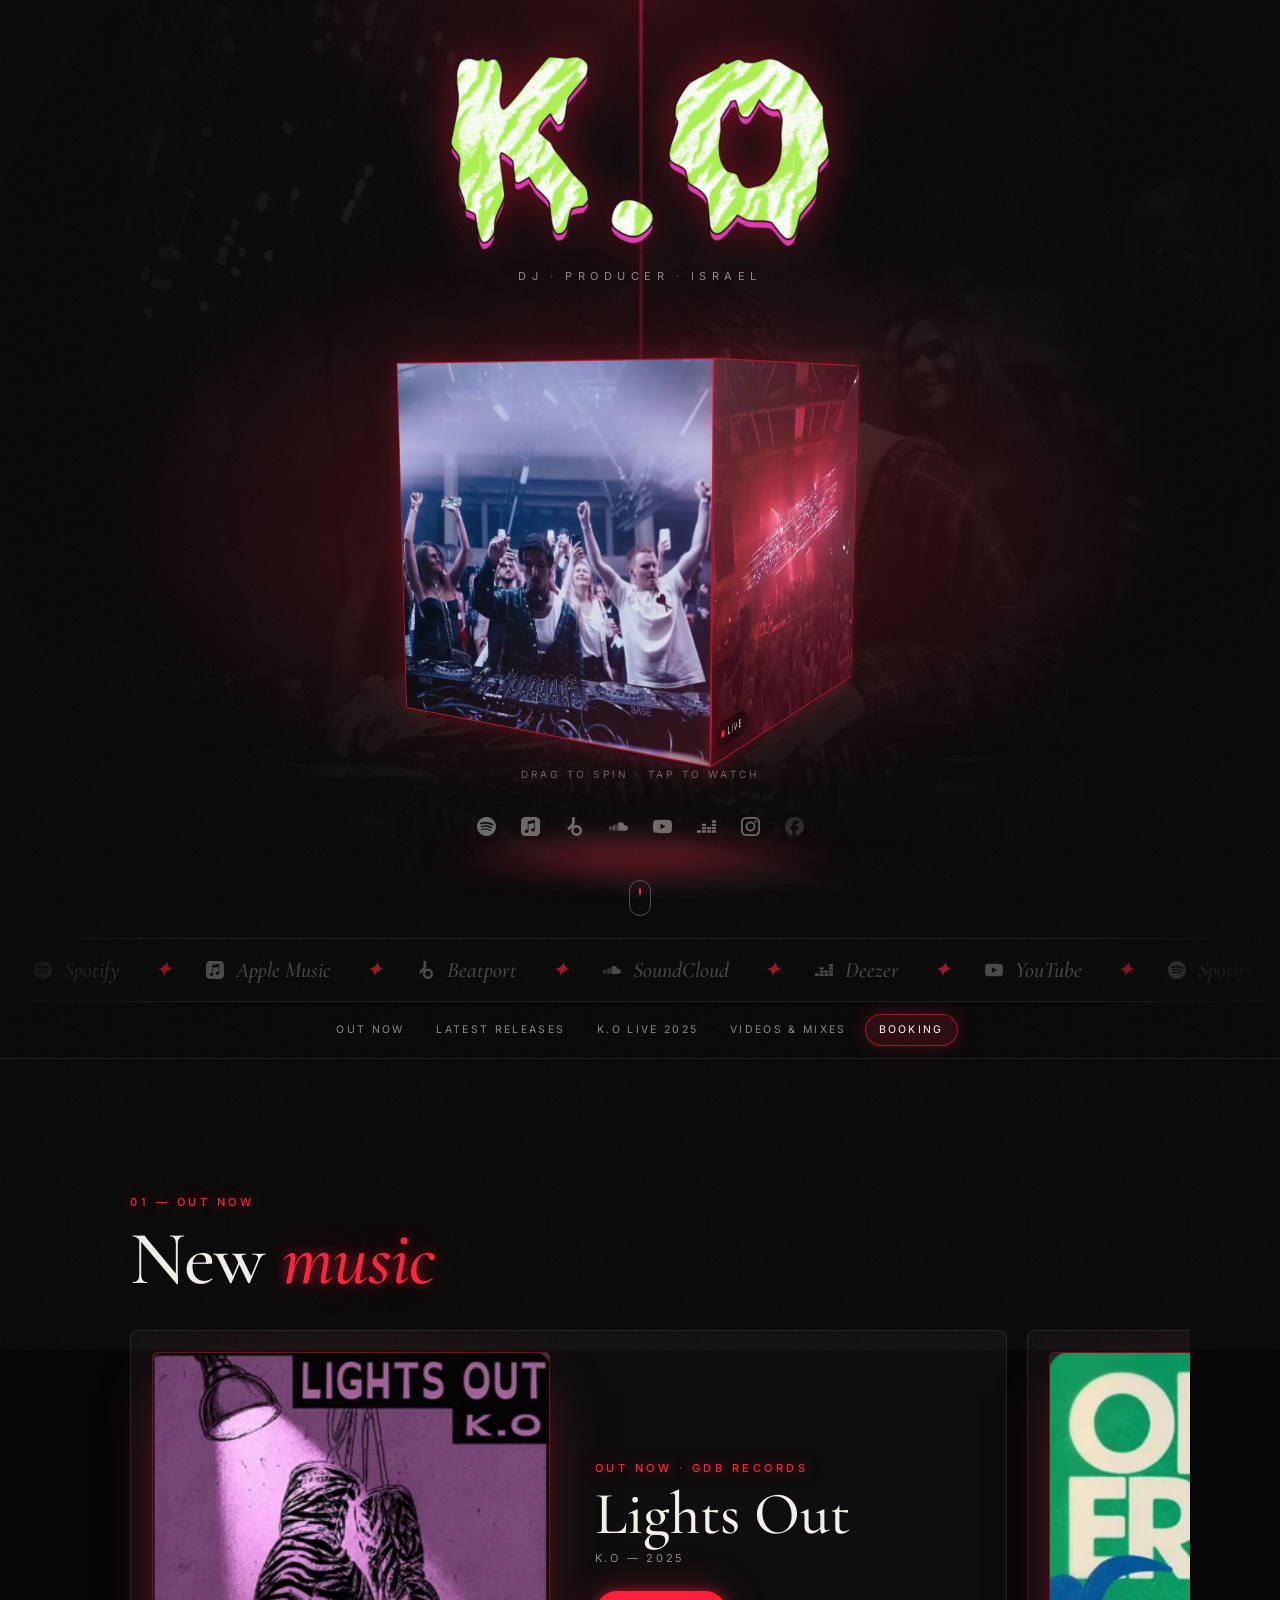
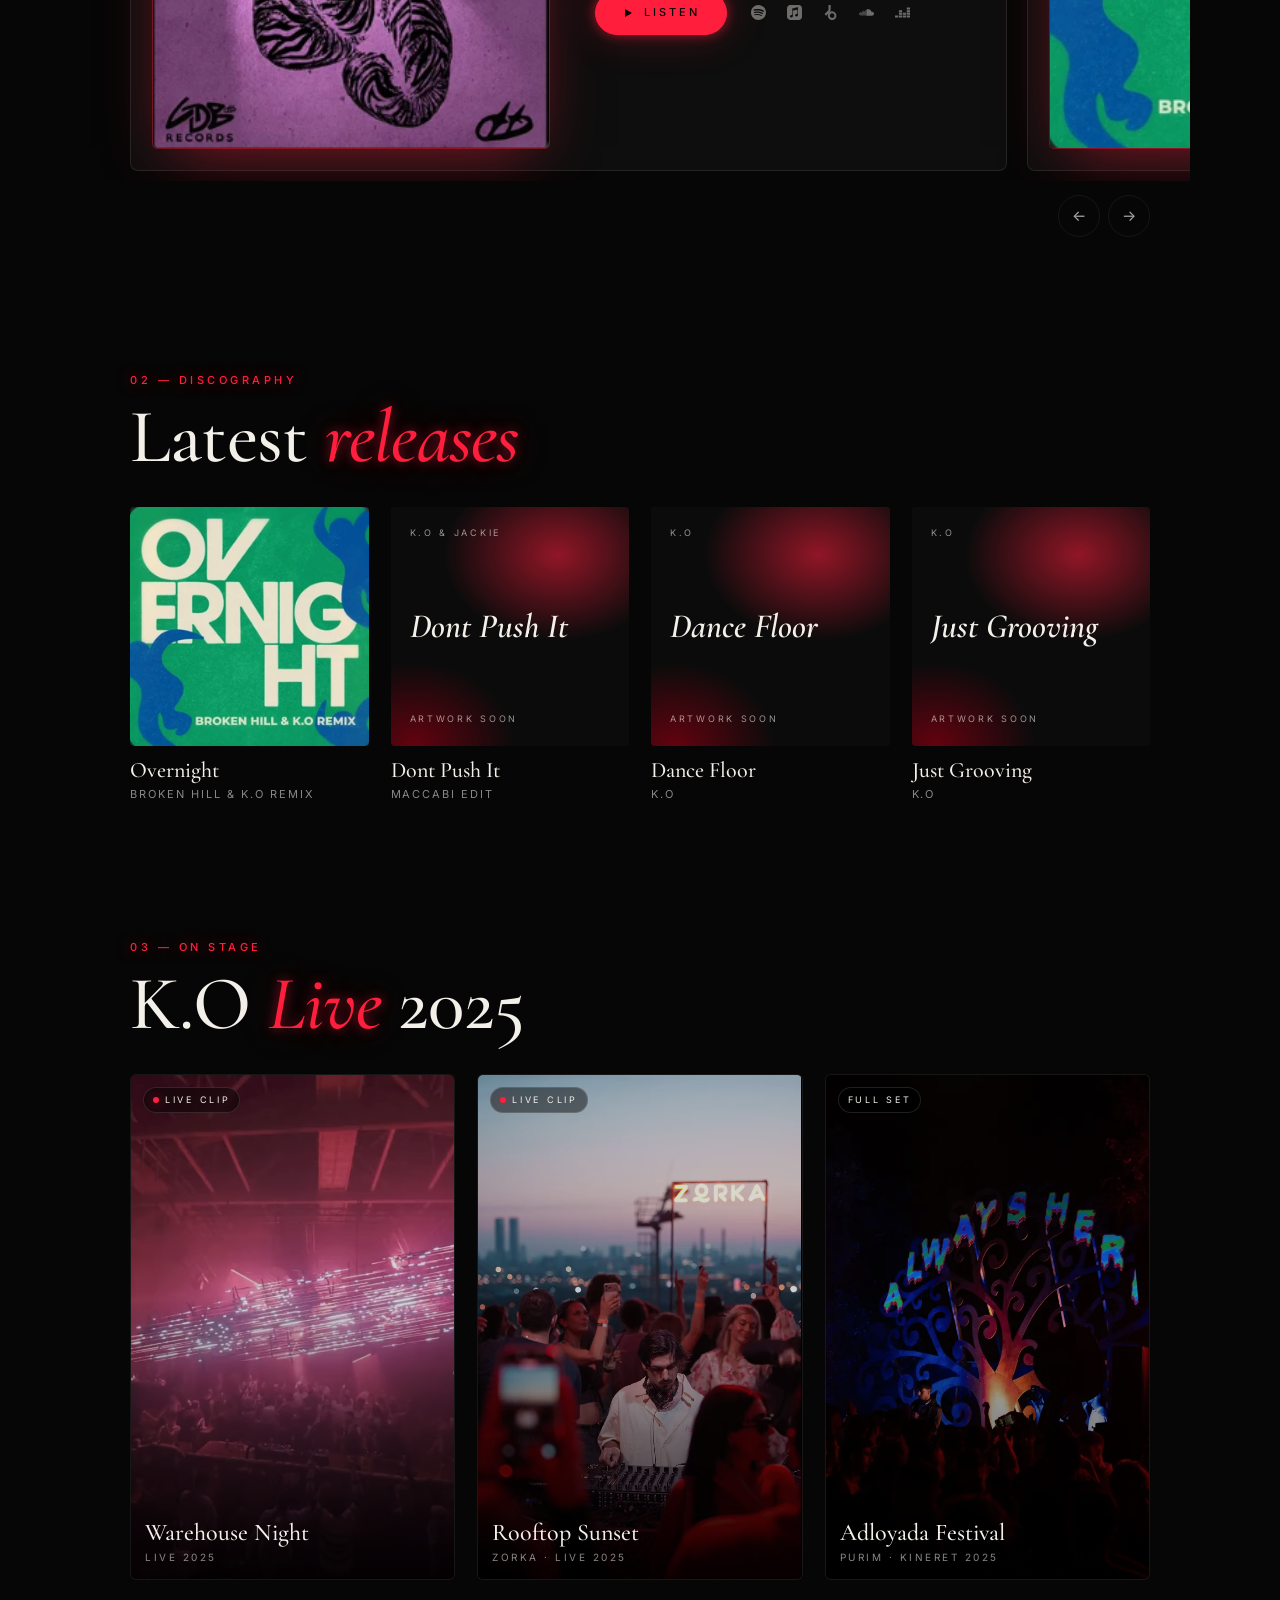
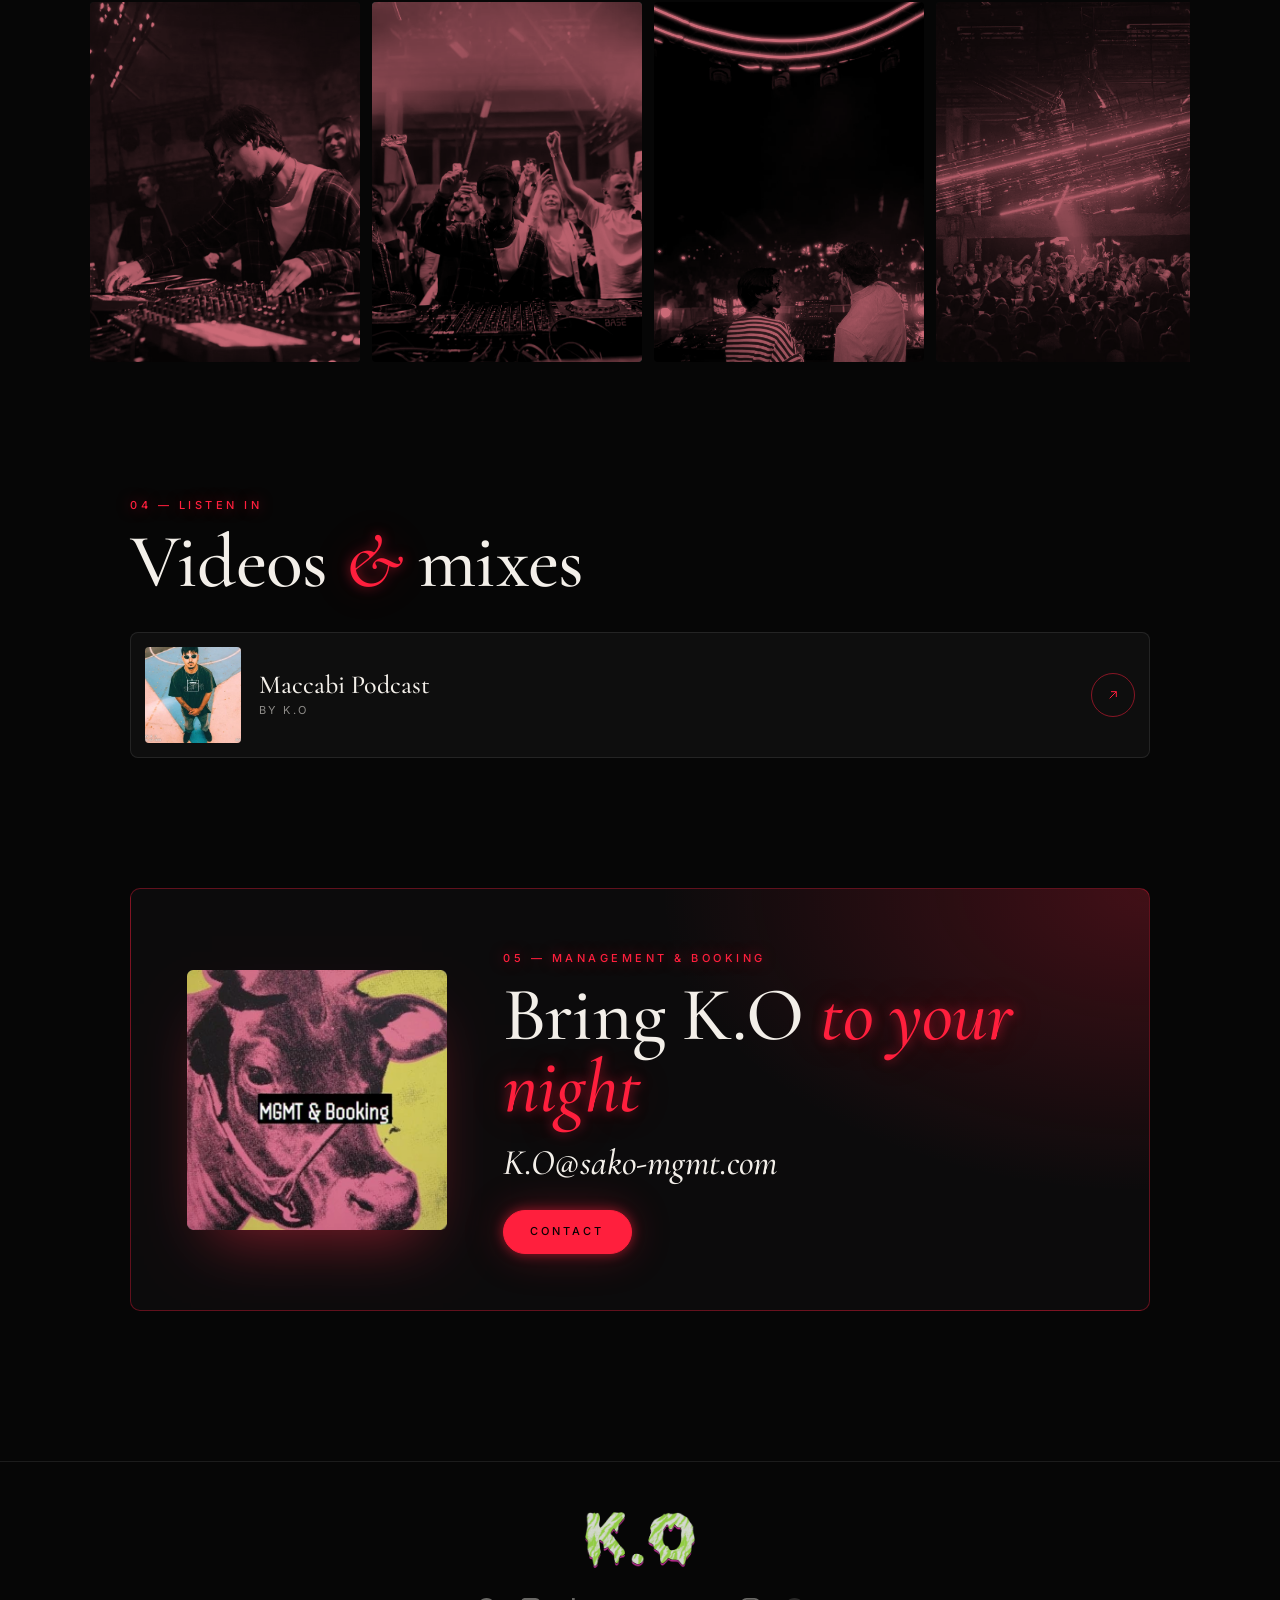
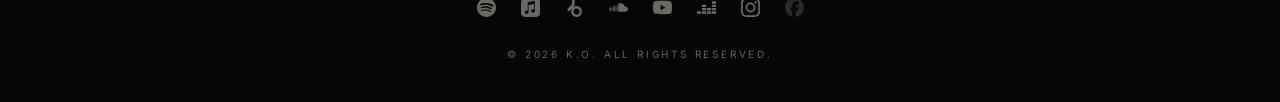
==== index.html @ 24ba2124 "K.O artist site: first design sketch Static one-page site in English: black and neon red, 3D cube of" ====
<!doctype html>
<html lang="en">
<head>
  <meta charset="utf-8">
  <meta name="viewport" content="width=device-width, initial-scale=1, viewport-fit=cover">
  <title>K.O — DJ & Producer</title>
  <meta name="description" content="K.O — Israeli DJ & producer. New releases, live sets, mixes and booking.">
  <meta name="theme-color" content="#060606">
  <meta property="og:type" content="website">
  <meta property="og:title" content="K.O — DJ & Producer">
  <meta property="og:description" content="New releases, live sets, mixes and booking.">
  <meta property="og:image" content="assets/media/og.jpg">
  <meta name="twitter:card" content="summary_large_image">
  <link rel="icon" href="assets/media/logo-ko.png">
  <link rel="preconnect" href="https://fonts.googleapis.com">
  <link rel="preconnect" href="https://fonts.gstatic.com" crossorigin>
  <link href="https://fonts.googleapis.com/css2?family=Cormorant+Garamond:ital,wght@0,500;0,600;1,500;1,600&family=Inter:wght@300;400;500;600&display=swap" rel="stylesheet">
  <link rel="stylesheet" href="assets/css/style.css">
</head>
<body>
  <div class="grain" aria-hidden="true"></div>

  <!-- HERO -->
  <header class="hero" id="top">
    <div class="hero-bg" aria-hidden="true">
      <div class="hero-glow"></div>
      <div class="hero-photo"></div>
      <div class="hero-beams"><i></i><i></i><i></i></div>
    </div>

    <div class="hero-inner">
      <img class="logo" src="assets/media/logo-ko.png" alt="K.O" width="1054" height="538" fetchpriority="high">
      <p class="tagline" id="tagline"></p>

      <div class="cube-stage" id="cubeStage" aria-label="Live moments — drag to spin, tap to open">
        <div class="cube" id="cube"></div>
        <div class="cube-floor" aria-hidden="true"></div>
      </div>
      <p class="cube-hint">Drag to spin · Tap to watch</p>

      <nav class="platforms" id="heroPlatforms" aria-label="Listen on"></nav>
    </div>

    <a class="scroll-cue" href="#out-now" aria-label="Scroll to music"><span></span></a>
  </header>

  <!-- PLATFORM BAND -->
  <div class="band" aria-hidden="true"><div class="band-track" id="band"></div></div>

  <!-- STICKY NAV -->
  <nav class="chips" id="chips" aria-label="Sections">
    <a href="#out-now">Out Now</a>
    <a href="#releases">Latest Releases</a>
    <a href="#live">K.O Live 2025</a>
    <a href="#mixes">Videos & Mixes</a>
    <a href="#booking">Booking</a>
  </nav>

  <main>
    <section id="out-now" class="section">
      <div class="section-head reveal">
        <span class="kicker">01 — Out now</span>
        <h2>New <em>music</em></h2>
      </div>
      <div class="featured" id="featured"></div>
    </section>

    <section id="releases" class="section">
      <div class="section-head reveal">
        <span class="kicker">02 — Discography</span>
        <h2>Latest <em>releases</em></h2>
      </div>
      <div class="grid" id="releaseGrid"></div>
    </section>

    <section id="live" class="section">
      <div class="section-head reveal">
        <span class="kicker">03 — On stage</span>
        <h2>K.O <em>Live</em> 2025</h2>
      </div>
      <div class="live" id="liveGrid"></div>
      <div class="gallery reveal" id="gallery"></div>
    </section>

    <section id="mixes" class="section">
      <div class="section-head reveal">
        <span class="kicker">04 — Listen in</span>
        <h2>Videos <em>&amp;</em> mixes</h2>
      </div>
      <div class="mixes" id="mixList"></div>
    </section>

    <section id="booking" class="section">
      <div class="booking reveal">
        <img src="assets/media/covers/booking-cow.webp" alt="" class="booking-art" loading="lazy">
        <div class="booking-body">
          <span class="kicker">05 — Management & booking</span>
          <h2>Bring K.O <em>to your night</em></h2>
          <a class="booking-mail" id="bookingMail"></a>
          <a class="btn btn-solid" id="bookingBtn">Contact</a>
        </div>
      </div>
    </section>
  </main>

  <footer class="footer">
    <img src="assets/media/logo-ko.png" alt="K.O" class="footer-logo" loading="lazy" width="1054" height="538">
    <nav class="platforms platforms-sm" id="footPlatforms" aria-label="Social"></nav>
    <p>© <span id="year"></span> K.O. All rights reserved.</p>
  </footer>

  <!-- LIGHTBOX -->
  <div class="lightbox" id="lightbox" hidden>
    <button class="lb-close" id="lbClose" aria-label="Close">×</button>
    <div class="lb-frame" id="lbFrame"></div>
    <button class="lb-sound" id="lbSound" hidden>Sound on</button>
  </div>

  <script src="assets/js/icons.js"></script>
  <script src="assets/js/content.js"></script>
  <script src="assets/js/main.js"></script>
</body>
</html>
---- assets/css/style.css ----
/* K.O — neon red / black luxury */
:root {
  --bg: #060606;
  --bg-2: #0c0b0c;
  --card: rgba(255, 255, 255, .035);
  --line: rgba(255, 255, 255, .09);
  --red: #ff1f3d;
  --red-hot: #ff4a62;
  --red-deep: #7a0010;
  --glow: 0 0 12px rgba(255, 31, 61, .55), 0 0 40px rgba(255, 31, 61, .25);
  --text: #f3efe9;
  --muted: rgba(243, 239, 233, .56);
  --serif: "Cormorant Garamond", "Times New Roman", serif;
  --sans: "Inter", system-ui, -apple-system, sans-serif;
  --max: 1100px;
  --gutter: clamp(16px, 4vw, 40px);
  --ease: cubic-bezier(.2, .8, .2, 1);
  color-scheme: dark;
}

* { box-sizing: border-box; margin: 0; padding: 0; }
html { scroll-behavior: smooth; -webkit-text-size-adjust: 100%; }
body {
  background: var(--bg);
  color: var(--text);
  font: 400 15px/1.6 var(--sans);
  overflow-x: hidden;
  -webkit-font-smoothing: antialiased;
}
img, video { display: block; max-width: 100%; }
a { color: inherit; text-decoration: none; }
button { font: inherit; color: inherit; background: none; border: 0; cursor: pointer; }
::selection { background: var(--red); color: #000; }

/* film grain over everything */
.grain {
  position: fixed; inset: -50%; z-index: 100; pointer-events: none; opacity: .07;
  background-image: url("data:image/svg+xml,%3Csvg xmlns='http://www.w3.org/2000/svg' width='160' height='160'%3E%3Cfilter id='n'%3E%3CfeTurbulence type='fractalNoise' baseFrequency='.9' numOctaves='3' stitchTiles='stitch'/%3E%3C/filter%3E%3Crect width='100%25' height='100%25' filter='url(%23n)'/%3E%3C/svg%3E");
  animation: grain 1.2s steps(6) infinite;
}
@keyframes grain {
  0%, 100% { transform: translate(0, 0); }
  20% { transform: translate(-4%, 3%); } 40% { transform: translate(3%, -5%); }
  60% { transform: translate(-6%, -2%); } 80% { transform: translate(5%, 4%); }
}

/* ---------- type helpers ---------- */
.kicker {
  display: inline-block; font-size: 11px; font-weight: 500;
  letter-spacing: .32em; text-transform: uppercase; color: var(--red);
  text-shadow: 0 0 14px rgba(255, 31, 61, .5);
}
h2 {
  font: 500 clamp(40px, 9vw, 76px)/.95 var(--serif);
  letter-spacing: -.01em; margin-top: 10px;
}
h2 em { font-style: italic; color: var(--red); text-shadow: var(--glow); }

.btn {
  display: inline-flex; align-items: center; gap: 10px;
  padding: 12px 26px; border-radius: 999px;
  border: 1px solid rgba(243, 239, 233, .35);
  font-size: 11px; font-weight: 500; letter-spacing: .28em; text-transform: uppercase;
  transition: all .35s var(--ease);
}
.btn:hover, .btn:focus-visible { border-color: var(--red); color: #fff; box-shadow: var(--glow); background: rgba(255, 31, 61, .12); }
.btn-solid { background: var(--red); border-color: var(--red); color: #0a0002; box-shadow: var(--glow); }
.btn-solid:hover { background: var(--red-hot); color: #0a0002; }
.btn svg { width: 12px; height: 12px; fill: currentColor; }

/* ---------- HERO ---------- */
.hero {
  position: relative; min-height: 100svh; display: grid; place-items: center;
  padding: 56px var(--gutter) 90px; overflow: hidden; isolation: isolate;
}
.hero-bg { position: absolute; inset: 0; z-index: -1; }
.hero-photo {
  position: absolute; inset: 0;
  background: url("../media/photos/red-room.webp") center/cover;
  filter: grayscale(1) contrast(1.2) brightness(.45);
  mix-blend-mode: luminosity; opacity: .22;
  -webkit-mask-image: radial-gradient(ellipse at 50% 40%, #000 20%, transparent 75%);
          mask-image: radial-gradient(ellipse at 50% 40%, #000 20%, transparent 75%);
}
.hero-glow {
  position: absolute; inset: 0;
  background:
    radial-gradient(60% 45% at 50% 55%, rgba(255, 31, 61, .32), transparent 70%),
    radial-gradient(40% 30% at 50% 0%, rgba(255, 31, 61, .18), transparent 70%),
    linear-gradient(180deg, transparent 70%, var(--bg));
  animation: breathe 6s ease-in-out infinite;
}
@keyframes breathe { 50% { opacity: .65; } }
.hero-beams i {
  position: absolute; top: -10%; left: 50%; width: 2px; height: 75%;
  background: linear-gradient(var(--red), transparent);
  transform-origin: top center; opacity: .35; filter: blur(1px);
  animation: sweep 9s ease-in-out infinite;
}
.hero-beams i:nth-child(1) { --a: -28deg; }
.hero-beams i:nth-child(2) { --a: 4deg; animation-delay: -3s; }
.hero-beams i:nth-child(3) { --a: 26deg; animation-delay: -6s; }
@keyframes sweep {
  0%, 100% { transform: rotate(var(--a)); }
  50% { transform: rotate(calc(var(--a) * -1)); }
}

.hero-inner { width: 100%; max-width: var(--max); display: flex; flex-direction: column; align-items: center; text-align: center; }
.logo {
  width: min(62vw, 380px); height: auto;
  filter: drop-shadow(0 0 22px rgba(255, 31, 61, .45)) drop-shadow(0 10px 30px rgba(0, 0, 0, .7));
  animation: drop-in 1.2s var(--ease) both;
}
@keyframes drop-in { from { opacity: 0; transform: translateY(-30px) scale(.94); filter: blur(10px); } }
.tagline {
  margin-top: 18px; font-size: 11px; letter-spacing: .5em; text-transform: uppercase; color: var(--muted);
  animation: fade-up 1s .4s var(--ease) both;
}
.tagline b { color: var(--red); font-weight: 400; margin: 0 .6em; }
@keyframes fade-up { from { opacity: 0; transform: translateY(14px); } }

/* ---------- 3D CUBE ---------- */
.cube-stage {
  --s: min(58vw, 270px);
  position: relative; width: var(--s); height: var(--s);
  margin: clamp(48px, 9vh, 80px) auto 0;
  perspective: 1100px; touch-action: pan-y; cursor: grab; user-select: none;
}
@media (min-width: 900px) { .cube-stage { --s: 330px; } }
.cube-stage:active { cursor: grabbing; }
.cube { position: absolute; inset: 0; transform-style: preserve-3d; will-change: transform; }
.face {
  position: absolute; inset: 0; overflow: hidden; background: #000;
  border: 1px solid rgba(255, 31, 61, .7);
  box-shadow: inset 0 0 30px rgba(255, 31, 61, .35), 0 0 22px rgba(255, 31, 61, .25);
  backface-visibility: hidden;
  /* assembled position, exploded on load */
  transform: var(--rot) translateZ(calc(var(--s) / 2 + var(--burst, 0px)));
  opacity: var(--o, 1);
  transition: transform 1.4s var(--ease), opacity 1s ease;
}
.cube.exploded .face { --burst: calc(var(--s) * 1.4); --o: 0; }
.face img, .face video { width: 100%; height: 100%; object-fit: cover; pointer-events: none; }
.face::after { /* sheen */
  content: ""; position: absolute; inset: 0;
  background: linear-gradient(135deg, rgba(255, 255, 255, .14), transparent 40%, rgba(255, 31, 61, .18));
  mix-blend-mode: screen;
}
.face-logo { display: grid; place-items: center; background: radial-gradient(circle, #2a0007, #000 70%); }
.face-logo img { width: 78%; height: auto; object-fit: contain; filter: drop-shadow(0 0 16px rgba(255, 31, 61, .6)); }
.face .tag {
  position: absolute; left: 10px; bottom: 10px; z-index: 1;
  font-size: 9px; letter-spacing: .3em; text-transform: uppercase;
  padding: 4px 8px; border-radius: 99px; background: rgba(0, 0, 0, .45); backdrop-filter: blur(6px);
}
.face .tag::before { content: ""; display: inline-block; width: 6px; height: 6px; border-radius: 50%; background: var(--red); margin-right: 6px; box-shadow: var(--glow); animation: blink 1.4s infinite; }
@keyframes blink { 50% { opacity: .2; } }

.cube-floor {
  position: absolute; left: 50%; bottom: calc(var(--s) * -.55); width: 130%; height: 40px;
  transform: translateX(-50%);
  background: radial-gradient(ellipse, rgba(255, 31, 61, .55), transparent 70%);
  filter: blur(14px); animation: breathe 3s ease-in-out infinite;
}
.cube-hint {
  margin-top: clamp(44px, 8vh, 70px);
  font-size: 10px; letter-spacing: .32em; text-transform: uppercase; color: var(--muted); opacity: .7;
}

/* ---------- PLATFORM ICONS (semi-transparent, blend into the page) ---------- */
.platforms { display: flex; flex-wrap: wrap; justify-content: center; gap: 2px; margin-top: 24px; }
.platforms a {
  display: grid; place-items: center; width: 42px; height: 42px; border-radius: 50%;
  opacity: .42; transition: all .35s var(--ease);
}
.platforms svg { width: 19px; height: 19px; fill: var(--text); transition: fill .35s; }
.platforms a:hover, .platforms a:focus-visible { opacity: 1; background: rgba(255, 31, 61, .1); box-shadow: inset 0 0 0 1px rgba(255, 31, 61, .5), var(--glow); }
.platforms a:hover svg { fill: var(--red); }
.platforms a[aria-disabled] { opacity: .15; pointer-events: none; }

.scroll-cue { position: absolute; bottom: 22px; left: 50%; transform: translateX(-50%); width: 22px; height: 36px; border: 1px solid rgba(243, 239, 233, .3); border-radius: 12px; }
.scroll-cue span { position: absolute; left: 50%; top: 7px; width: 2px; height: 7px; margin-left: -1px; background: var(--red); border-radius: 2px; animation: cue 1.8s infinite; }
@keyframes cue { to { transform: translateY(12px); opacity: 0; } }

/* platform band — wordmarks at low opacity, endlessly scrolling */
.band { border-block: 1px solid var(--line); overflow: hidden; padding: 18px 0; -webkit-mask-image: linear-gradient(90deg, transparent, #000 15%, #000 85%, transparent); mask-image: linear-gradient(90deg, transparent, #000 15%, #000 85%, transparent); }
.band-track { display: flex; width: max-content; animation: marquee 38s linear infinite; }
.band-item { display: flex; align-items: center; gap: 12px; padding: 0 34px; opacity: .28; font: italic 500 22px var(--serif); white-space: nowrap; }
.band-item svg { width: 18px; height: 18px; fill: currentColor; }
.band-item.dot { color: var(--red); opacity: .6; padding: 0; }
@keyframes marquee { to { transform: translateX(-50%); } }

/* ---------- STICKY CHIPS ---------- */
.chips {
  position: sticky; top: env(safe-area-inset-top, 0px); z-index: 50;
  display: flex; gap: 4px; overflow-x: auto; scrollbar-width: none;
  padding: 12px var(--gutter);
  background: rgba(6, 6, 6, .72); backdrop-filter: blur(16px) saturate(1.4); -webkit-backdrop-filter: blur(16px) saturate(1.4);
  border-bottom: 1px solid var(--line);
  justify-content: safe center;
}
.chips::-webkit-scrollbar { display: none; }
.chips a {
  flex: none; padding: 8px 14px; border-radius: 99px;
  font-size: 10.5px; letter-spacing: .22em; text-transform: uppercase; color: var(--muted);
  transition: all .3s var(--ease);
}
.chips a:hover { color: var(--text); }
.chips a.active { color: #fff; background: rgba(255, 31, 61, .14); box-shadow: inset 0 0 0 1px rgba(255, 31, 61, .55), 0 0 18px rgba(255, 31, 61, .25); }

/* ---------- SECTIONS ---------- */
main { max-width: var(--max); margin: 0 auto; padding: 0 var(--gutter); }
.section { padding: clamp(72px, 12vw, 130px) 0 0; scroll-margin-top: 50px; }
.section-head { margin-bottom: 34px; }

.reveal { opacity: 0; transform: translateY(26px); transition: opacity 1s var(--ease), transform 1s var(--ease); }
.reveal.in { opacity: 1; transform: none; }

/* covers + placeholder covers */
.cover { position: relative; aspect-ratio: 1; overflow: hidden; border-radius: 4px; background: #111; }
.cover img { width: 100%; height: 100%; object-fit: cover; transition: transform 1.2s var(--ease); }
.cover-ph {
  display: flex; flex-direction: column; justify-content: space-between; padding: 8%;
  background:
    radial-gradient(80% 60% at 70% 20%, rgba(255, 31, 61, .55), transparent 60%),
    radial-gradient(60% 50% at 10% 100%, rgba(122, 0, 16, .8), transparent 70%), #0b0b0b;
}
.cover-ph b { font: italic 600 clamp(22px, 5vw, 34px)/1 var(--serif); }
.cover-ph small { font-size: 9px; letter-spacing: .3em; text-transform: uppercase; opacity: .6; }

/* OUT NOW — featured carousel */
.featured { display: flex; gap: 20px; overflow-x: auto; scroll-snap-type: x mandatory; scrollbar-width: none; margin: 0 calc(var(--gutter) * -1); padding: 0 var(--gutter) 10px; }
.featured::-webkit-scrollbar { display: none; }
.feat {
  flex: 0 0 min(86%, 900px); scroll-snap-align: center;
  display: grid; gap: 22px; padding: 16px; border-radius: 8px;
  background: var(--card); border: 1px solid var(--line);
}
.feat .cover { box-shadow: 0 0 0 1px rgba(255, 31, 61, .35), 0 20px 60px -20px rgba(255, 31, 61, .55); }
.feat:hover .cover img { transform: scale(1.05); }
.feat-body { display: flex; flex-direction: column; justify-content: center; gap: 6px; padding: 4px 6px 10px; }
.feat-body h3 { font: 500 clamp(34px, 7vw, 60px)/1 var(--serif); }
.feat-body .sub { font-style: italic; font-family: var(--serif); font-size: 20px; color: var(--red); }
.feat-body .meta { font-size: 11px; letter-spacing: .25em; text-transform: uppercase; color: var(--muted); }
.feat-body .row { display: flex; align-items: center; flex-wrap: wrap; gap: 14px; margin-top: 18px; }
.feat-body .platforms { margin: 0; justify-content: flex-start; }
.feat-body .platforms a { width: 34px; height: 34px; }
.feat-body .platforms svg { width: 15px; height: 15px; }
.carousel-nav { display: flex; gap: 8px; justify-content: flex-end; margin-top: 14px; }
.carousel-nav button { width: 42px; height: 42px; border-radius: 50%; border: 1px solid var(--line); opacity: .7; transition: all .3s; }
.carousel-nav button:hover { opacity: 1; border-color: var(--red); box-shadow: var(--glow); }
@media (min-width: 720px) { .feat { grid-template-columns: 1fr 1fr; padding: 22px; gap: 40px; } }

/* release grid */
.grid { display: grid; grid-template-columns: repeat(2, 1fr); gap: 22px 16px; }
@media (min-width: 720px) { .grid { grid-template-columns: repeat(4, 1fr); gap: 32px 22px; } }
.rel { display: block; }
.rel .cover { transition: box-shadow .5s var(--ease); }
.rel:hover .cover { box-shadow: 0 0 0 1px var(--red), var(--glow); }
.rel:hover .cover img { transform: scale(1.06); }
.rel .play {
  position: absolute; right: 10px; bottom: 10px; width: 40px; height: 40px; border-radius: 50%;
  display: grid; place-items: center; background: var(--red); box-shadow: var(--glow);
  opacity: 0; transform: translateY(8px); transition: all .4s var(--ease);
}
.rel .play svg { width: 14px; fill: #000; margin-left: 2px; }
.rel:hover .play, .rel:focus-visible .play { opacity: 1; transform: none; }
@media (hover: none) { .rel .play { opacity: .9; transform: none; } }
.rel h3 { margin-top: 12px; font: 500 22px/1.1 var(--serif); }
.rel p { font-size: 11px; letter-spacing: .18em; text-transform: uppercase; color: var(--muted); margin-top: 4px; }

/* live */
.live { display: grid; grid-template-columns: repeat(2, 1fr); gap: 14px; }
@media (min-width: 720px) { .live { grid-template-columns: repeat(3, 1fr); gap: 22px; } }
.clip {
  position: relative; aspect-ratio: 9 / 14; overflow: hidden; border-radius: 6px; text-align: left;
  border: 1px solid var(--line); background: #000; transition: all .5s var(--ease);
}
.clip:first-child { grid-column: span 2; aspect-ratio: 16 / 11; }
@media (min-width: 720px) { .clip:first-child { grid-column: auto; aspect-ratio: 9 / 14; } }
.clip video, .clip img { position: absolute; inset: 0; width: 100%; height: 100%; object-fit: cover; transition: transform 1.2s var(--ease), filter .6s; filter: saturate(.85) brightness(.85); }
.clip:hover { border-color: rgba(255, 31, 61, .7); box-shadow: var(--glow); }
.clip:hover video, .clip:hover img { transform: scale(1.05); filter: none; }
.clip::after { content: ""; position: absolute; inset: 0; background: linear-gradient(transparent 45%, rgba(0, 0, 0, .85)); }
.clip-info { position: absolute; left: 14px; right: 14px; bottom: 14px; z-index: 1; }
.clip-info h3 { font: 500 24px/1.05 var(--serif); }
.clip-info p { font-size: 10px; letter-spacing: .25em; text-transform: uppercase; color: var(--muted); margin-top: 4px; }
.clip-badge { position: absolute; top: 12px; left: 12px; z-index: 1; font-size: 9px; letter-spacing: .3em; text-transform: uppercase; padding: 5px 9px; border-radius: 99px; background: rgba(0, 0, 0, .45); backdrop-filter: blur(6px); border: 1px solid rgba(255, 255, 255, .12); }
.clip-badge.rec::before { content: ""; display: inline-block; width: 6px; height: 6px; border-radius: 50%; background: var(--red); margin-right: 6px; box-shadow: var(--glow); animation: blink 1.4s infinite; }

.gallery { display: flex; gap: 12px; overflow-x: auto; scroll-snap-type: x mandatory; scrollbar-width: none; margin: 22px calc(var(--gutter) * -1) 0; padding: 0 var(--gutter); }
.gallery::-webkit-scrollbar { display: none; }
.gallery figure { flex: 0 0 auto; height: clamp(220px, 46vw, 360px); aspect-ratio: 3 / 4; overflow: hidden; border-radius: 4px; scroll-snap-align: start; position: relative; }
.gallery img { width: 100%; height: 100%; object-fit: cover; filter: grayscale(1) contrast(1.1) brightness(.8); transition: filter .8s var(--ease), transform 1.2s var(--ease); }
.gallery figure::after { content: ""; position: absolute; inset: 0; background: var(--red); mix-blend-mode: multiply; opacity: .55; transition: opacity .8s var(--ease); }
.gallery figure:hover img { filter: none; transform: scale(1.04); }
.gallery figure:hover::after { opacity: 0; }

/* mixes */
.mix { display: grid; grid-template-columns: 96px 1fr auto; align-items: center; gap: 18px; padding: 14px; border-radius: 8px; background: var(--card); border: 1px solid var(--line); transition: all .4s var(--ease); }
.mix:hover { border-color: rgba(255, 31, 61, .6); box-shadow: var(--glow); }
.mix img { width: 96px; height: 96px; object-fit: cover; border-radius: 4px; }
.mix h3 { font: 500 26px/1.05 var(--serif); }
.mix p { font-size: 11px; letter-spacing: .22em; text-transform: uppercase; color: var(--muted); margin-top: 4px; }
.mix .arrow { width: 44px; height: 44px; border-radius: 50%; display: grid; place-items: center; border: 1px solid rgba(255, 31, 61, .5); color: var(--red); }
@media (max-width: 420px) { .mix { grid-template-columns: 72px 1fr; } .mix img { width: 72px; height: 72px; } .mix .arrow { display: none; } }

/* booking */
.booking {
  position: relative; display: grid; gap: 26px; padding: clamp(22px, 5vw, 56px); overflow: hidden;
  border-radius: 10px; border: 1px solid rgba(255, 31, 61, .35);
  background: radial-gradient(80% 120% at 100% 0%, rgba(255, 31, 61, .22), transparent 60%), var(--bg-2);
}
.booking-art { width: 100%; max-width: 260px; aspect-ratio: 1; object-fit: cover; border-radius: 6px; filter: grayscale(.2); box-shadow: 0 30px 60px -25px rgba(255, 31, 61, .6); }
.booking-mail { display: block; margin: 18px 0 26px; font: italic 500 clamp(22px, 5vw, 36px) var(--serif); word-break: break-all; transition: color .3s, text-shadow .3s; }
.booking-mail:hover { color: var(--red); text-shadow: var(--glow); }
@media (min-width: 720px) { .booking { grid-template-columns: 260px 1fr; align-items: center; gap: 56px; } }

/* footer */
.footer { margin-top: clamp(90px, 14vw, 150px); padding: 50px var(--gutter) 40px; text-align: center; border-top: 1px solid var(--line); }
.footer-logo { width: 110px; height: auto; margin: 0 auto; opacity: .85; }
.platforms-sm { margin-top: 18px; }
.footer p { margin-top: 18px; font-size: 10px; letter-spacing: .28em; text-transform: uppercase; color: var(--muted); opacity: .7; }

/* lightbox */
.lightbox { position: fixed; inset: 0; z-index: 200; display: grid; place-items: center; padding: 20px; background: rgba(0, 0, 0, .9); backdrop-filter: blur(14px); animation: fade-up .4s var(--ease); }
.lightbox[hidden] { display: none; }
.lb-frame { max-width: min(92vw, 520px); max-height: 82svh; border-radius: 8px; overflow: hidden; box-shadow: 0 0 0 1px rgba(255, 31, 61, .6), 0 0 60px rgba(255, 31, 61, .35); }
.lb-frame video, .lb-frame img { max-height: 82svh; width: auto; }
.lb-close { position: absolute; top: 14px; right: 16px; width: 46px; height: 46px; font-size: 30px; line-height: 1; opacity: .8; }
.lb-sound { position: absolute; bottom: 26px; left: 50%; transform: translateX(-50%); padding: 11px 22px; border-radius: 99px; border: 1px solid var(--red); font-size: 11px; letter-spacing: .26em; text-transform: uppercase; background: rgba(255, 31, 61, .15); box-shadow: var(--glow); }

@media (prefers-reduced-motion: reduce) {
  *, *::before, *::after { animation: none !important; transition-duration: .01ms !important; }
  .reveal { opacity: 1; transform: none; }
}
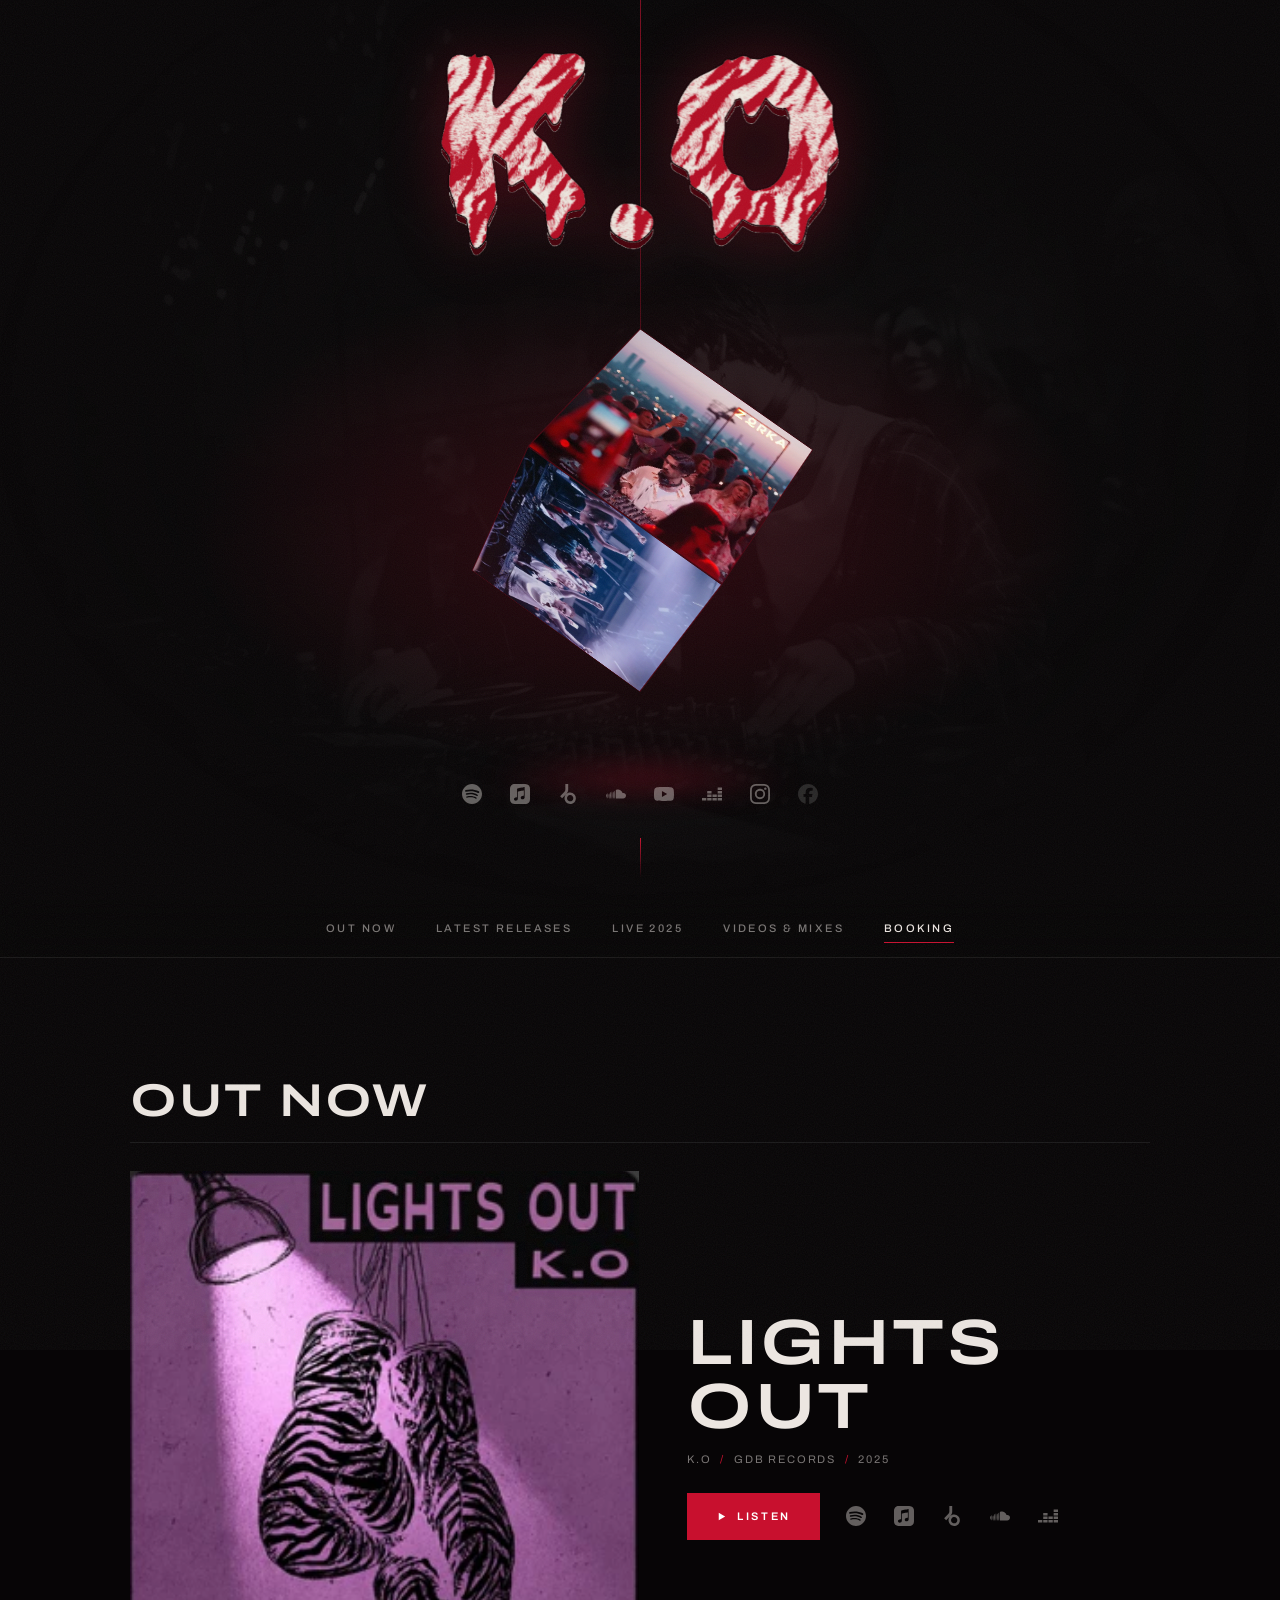
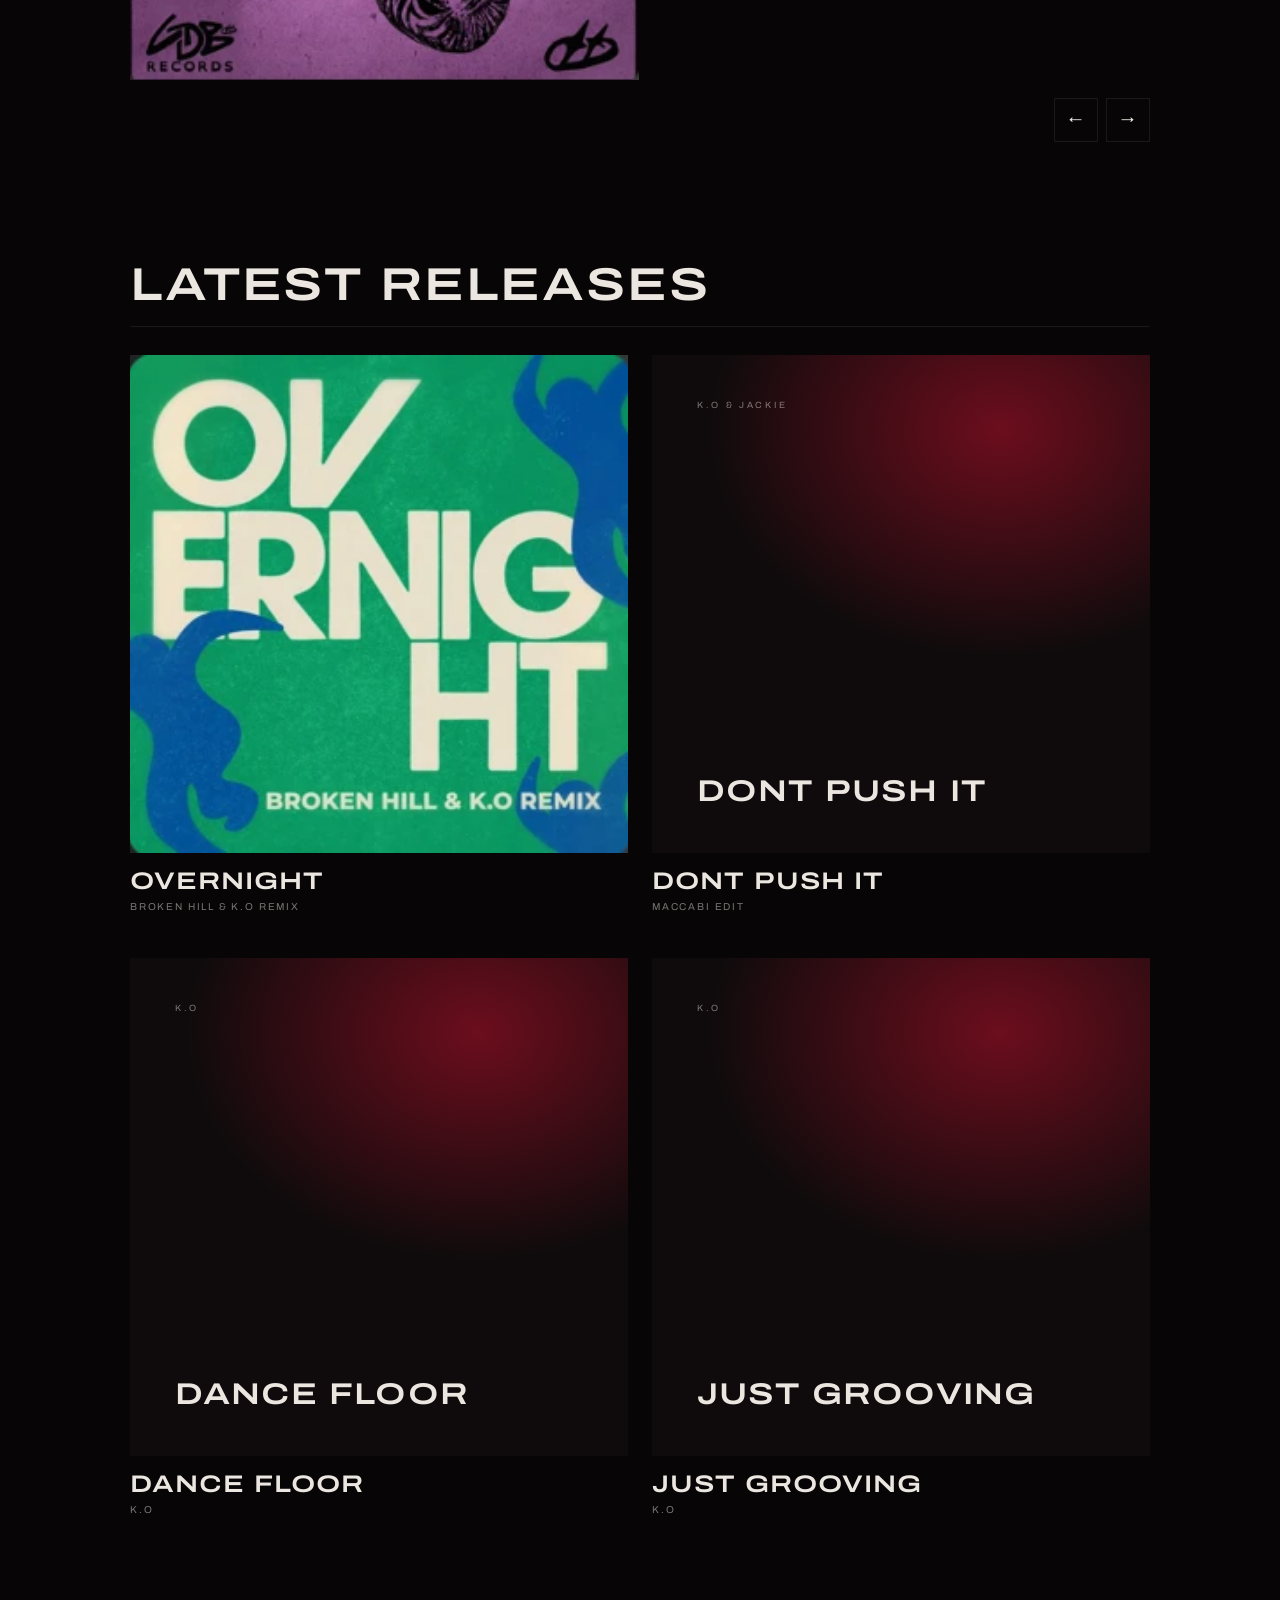
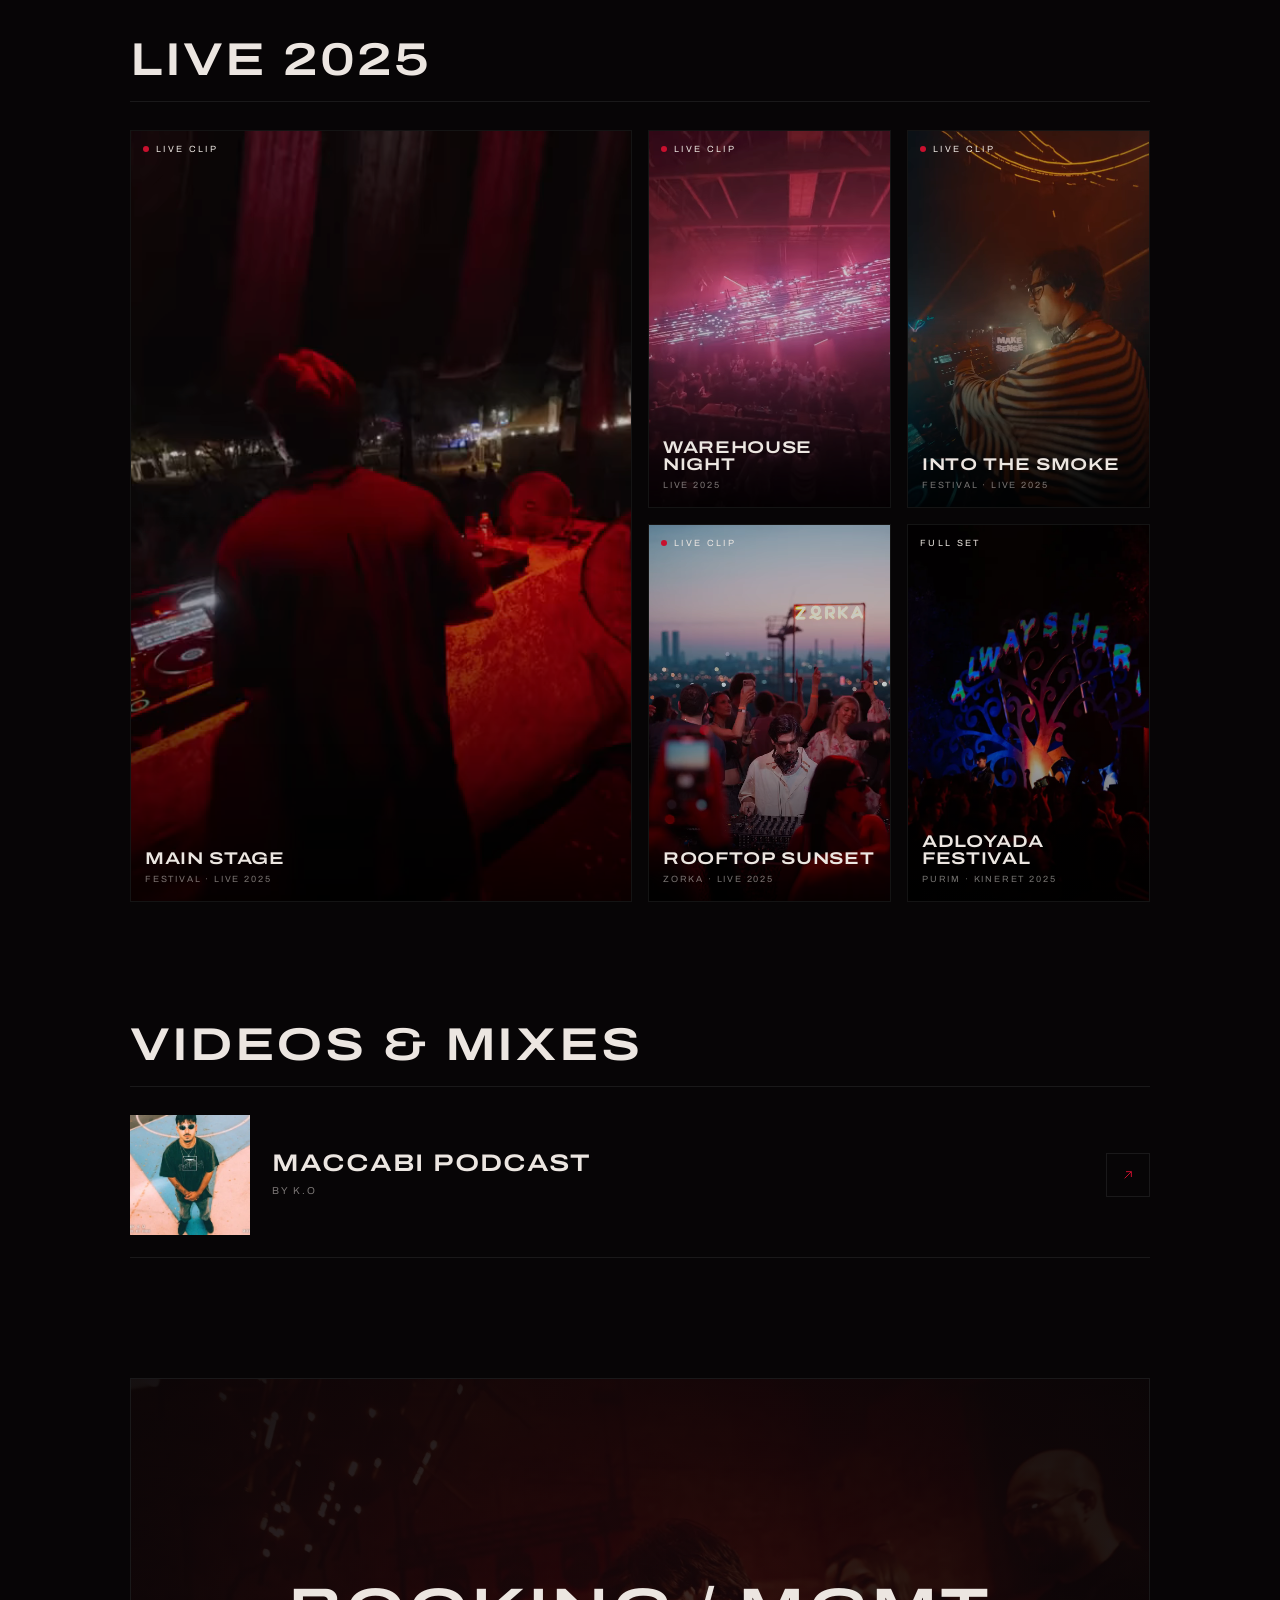
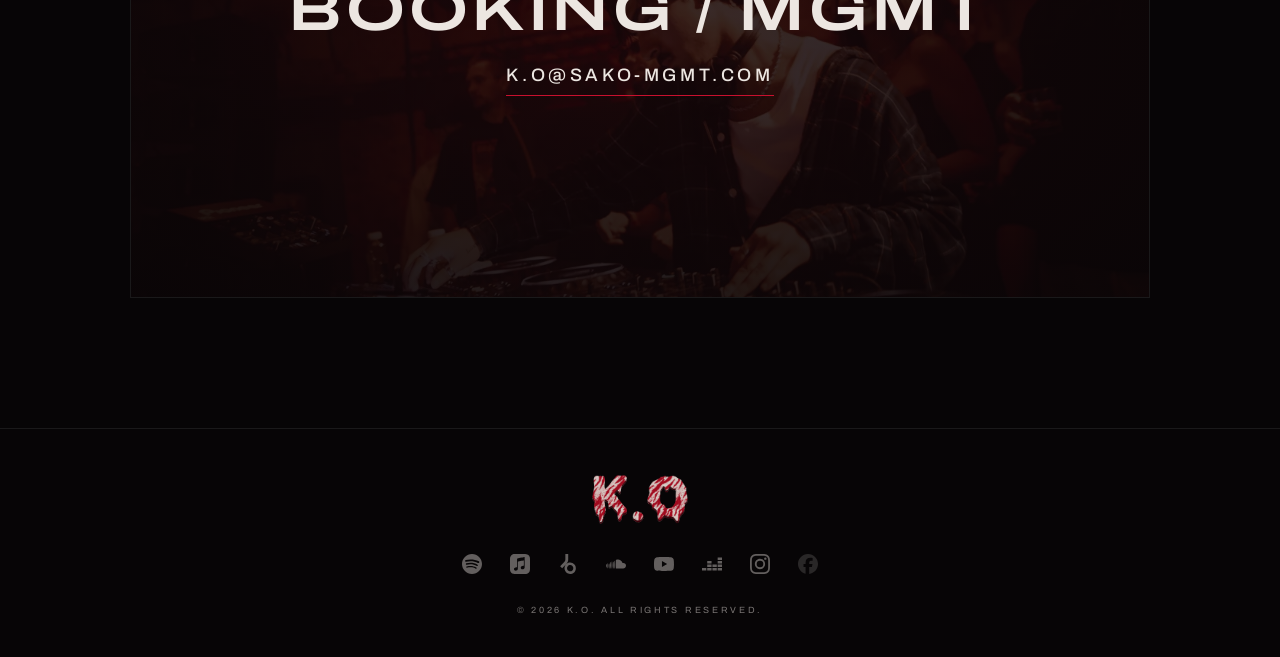
==== commit e2bf8438: "Redesign pass: red logo, corner-standing cube, one typeface in caps - Logo recolored to the site's r" ====
--- a/index.html
+++ b/index.html
@@ -14,7 +14,7 @@
   <link rel="icon" href="assets/media/logo-ko.png">
   <link rel="preconnect" href="https://fonts.googleapis.com">
   <link rel="preconnect" href="https://fonts.gstatic.com" crossorigin>
-  <link href="https://fonts.googleapis.com/css2?family=Cormorant+Garamond:ital,wght@0,500;0,600;1,500;1,600&family=Inter:wght@300;400;500;600&display=swap" rel="stylesheet">
+  <link href="https://fonts.googleapis.com/css2?family=Archivo:wdth,wght@62..125,300..700&display=swap" rel="stylesheet">
   <link rel="stylesheet" href="assets/css/style.css">
 </head>
 <body>
@@ -30,13 +30,11 @@
 
     <div class="hero-inner">
       <img class="logo" src="assets/media/logo-ko.png" alt="K.O" width="1054" height="538" fetchpriority="high">
-      <p class="tagline" id="tagline"></p>
 
-      <div class="cube-stage" id="cubeStage" aria-label="Live moments — drag to spin, tap to open">
+      <div class="cube-stage" id="cubeStage" aria-label="Live clips. Drag to spin, tap a face to watch">
         <div class="cube" id="cube"></div>
         <div class="cube-floor" aria-hidden="true"></div>
       </div>
-      <p class="cube-hint">Drag to spin · Tap to watch</p>
 
       <nav class="platforms" id="heroPlatforms" aria-label="Listen on"></nav>
     </div>
@@ -44,61 +42,40 @@
     <a class="scroll-cue" href="#out-now" aria-label="Scroll to music"><span></span></a>
   </header>
 
-  <!-- PLATFORM BAND -->
-  <div class="band" aria-hidden="true"><div class="band-track" id="band"></div></div>
-
   <!-- STICKY NAV -->
   <nav class="chips" id="chips" aria-label="Sections">
     <a href="#out-now">Out Now</a>
     <a href="#releases">Latest Releases</a>
-    <a href="#live">K.O Live 2025</a>
+    <a href="#live">Live 2025</a>
     <a href="#mixes">Videos & Mixes</a>
     <a href="#booking">Booking</a>
   </nav>
 
   <main>
     <section id="out-now" class="section">
-      <div class="section-head reveal">
-        <span class="kicker">01 — Out now</span>
-        <h2>New <em>music</em></h2>
-      </div>
+      <h2 class="section-head reveal">Out Now</h2>
       <div class="featured" id="featured"></div>
     </section>
 
     <section id="releases" class="section">
-      <div class="section-head reveal">
-        <span class="kicker">02 — Discography</span>
-        <h2>Latest <em>releases</em></h2>
-      </div>
+      <h2 class="section-head reveal">Latest Releases</h2>
       <div class="grid" id="releaseGrid"></div>
     </section>
 
     <section id="live" class="section">
-      <div class="section-head reveal">
-        <span class="kicker">03 — On stage</span>
-        <h2>K.O <em>Live</em> 2025</h2>
-      </div>
+      <h2 class="section-head reveal">Live 2025</h2>
       <div class="live" id="liveGrid"></div>
-      <div class="gallery reveal" id="gallery"></div>
     </section>
 
     <section id="mixes" class="section">
-      <div class="section-head reveal">
-        <span class="kicker">04 — Listen in</span>
-        <h2>Videos <em>&amp;</em> mixes</h2>
-      </div>
+      <h2 class="section-head reveal">Videos &amp; Mixes</h2>
       <div class="mixes" id="mixList"></div>
     </section>
 
     <section id="booking" class="section">
       <div class="booking reveal">
-        <img src="assets/media/covers/booking-cow.webp" alt="" class="booking-art" loading="lazy">
-        <div class="booking-body">
-          <span class="kicker">05 — Management & booking</span>
-          <h2>Bring K.O <em>to your night</em></h2>
-          <a class="booking-mail" id="bookingMail"></a>
-          <a class="btn btn-solid" id="bookingBtn">Contact</a>
-        </div>
+        <h2>Booking / MGMT</h2>
+        <a class="booking-mail" id="bookingMail"></a>
       </div>
     </section>
   </main>
--- a/assets/css/style.css
+++ b/assets/css/style.css
@@ -1,17 +1,15 @@
-/* K.O — neon red / black luxury */
+/* K.O — one dark red on black, one typeface in caps.
+   Layout: full-bleed hero with the corner-standing cube, then a tight 1100px column. */
 :root {
-  --bg: #060606;
-  --bg-2: #0c0b0c;
-  --card: rgba(255, 255, 255, .035);
-  --line: rgba(255, 255, 255, .09);
-  --red: #ff1f3d;
-  --red-hot: #ff4a62;
-  --red-deep: #7a0010;
-  --glow: 0 0 12px rgba(255, 31, 61, .55), 0 0 40px rgba(255, 31, 61, .25);
-  --text: #f3efe9;
-  --muted: rgba(243, 239, 233, .56);
-  --serif: "Cormorant Garamond", "Times New Roman", serif;
-  --sans: "Inter", system-ui, -apple-system, sans-serif;
+  --bg: #070506;
+  --surface: #0f0b0c;
+  --line: rgba(255, 255, 255, .08);
+  --red: #c8102e;
+  --red-dim: rgba(200, 16, 46, .35);
+  --glow: 0 0 18px rgba(200, 16, 46, .4);
+  --text: #ece6e1;
+  --muted: rgba(236, 230, 225, .5);
+  --font: "Archivo", "Helvetica Neue", Arial, sans-serif;
   --max: 1100px;
   --gutter: clamp(16px, 4vw, 40px);
   --ease: cubic-bezier(.2, .8, .2, 1);
@@ -23,18 +21,21 @@
 body {
   background: var(--bg);
   color: var(--text);
-  font: 400 15px/1.6 var(--sans);
+  font: 400 13px/1.5 var(--font);
+  letter-spacing: .14em;
+  text-transform: uppercase;
   overflow-x: hidden;
   -webkit-font-smoothing: antialiased;
 }
 img, video { display: block; max-width: 100%; }
 a { color: inherit; text-decoration: none; }
-button { font: inherit; color: inherit; background: none; border: 0; cursor: pointer; }
-::selection { background: var(--red); color: #000; }
-
-/* film grain over everything */
+button { font: inherit; letter-spacing: inherit; text-transform: inherit; color: inherit; background: none; border: 0; cursor: pointer; }
+::selection { background: var(--red); color: #fff; }
+:focus-visible { outline: 1px solid var(--red); outline-offset: 3px; }
+
+/* film grain */
 .grain {
-  position: fixed; inset: -50%; z-index: 100; pointer-events: none; opacity: .07;
+  position: fixed; inset: -50%; z-index: 100; pointer-events: none; opacity: .06;
   background-image: url("data:image/svg+xml,%3Csvg xmlns='http://www.w3.org/2000/svg' width='160' height='160'%3E%3Cfilter id='n'%3E%3CfeTurbulence type='fractalNoise' baseFrequency='.9' numOctaves='3' stitchTiles='stitch'/%3E%3C/filter%3E%3Crect width='100%25' height='100%25' filter='url(%23n)'/%3E%3C/svg%3E");
   animation: grain 1.2s steps(6) infinite;
 }
@@ -44,62 +45,50 @@
   60% { transform: translate(-6%, -2%); } 80% { transform: translate(5%, 4%); }
 }
 
-/* ---------- type helpers ---------- */
-.kicker {
-  display: inline-block; font-size: 11px; font-weight: 500;
-  letter-spacing: .32em; text-transform: uppercase; color: var(--red);
-  text-shadow: 0 0 14px rgba(255, 31, 61, .5);
-}
-h2 {
-  font: 500 clamp(40px, 9vw, 76px)/.95 var(--serif);
-  letter-spacing: -.01em; margin-top: 10px;
-}
-h2 em { font-style: italic; color: var(--red); text-shadow: var(--glow); }
+/* ---------- type ---------- */
+h2, h3 { font-stretch: 125%; font-weight: 600; letter-spacing: .04em; line-height: 1; text-wrap: balance; }
+h2 { font-size: clamp(26px, 6vw, 46px); }
 
 .btn {
   display: inline-flex; align-items: center; gap: 10px;
-  padding: 12px 26px; border-radius: 999px;
-  border: 1px solid rgba(243, 239, 233, .35);
-  font-size: 11px; font-weight: 500; letter-spacing: .28em; text-transform: uppercase;
-  transition: all .35s var(--ease);
-}
-.btn:hover, .btn:focus-visible { border-color: var(--red); color: #fff; box-shadow: var(--glow); background: rgba(255, 31, 61, .12); }
-.btn-solid { background: var(--red); border-color: var(--red); color: #0a0002; box-shadow: var(--glow); }
-.btn-solid:hover { background: var(--red-hot); color: #0a0002; }
-.btn svg { width: 12px; height: 12px; fill: currentColor; }
+  padding: 14px 28px; border: 1px solid var(--red);
+  font-size: 11px; font-weight: 600; letter-spacing: .24em;
+  background: var(--red); color: #fff;
+  transition: background .35s var(--ease), box-shadow .35s var(--ease);
+}
+.btn:hover { background: transparent; box-shadow: var(--glow); }
+.btn svg { width: 11px; height: 11px; fill: currentColor; }
 
 /* ---------- HERO ---------- */
 .hero {
   position: relative; min-height: 100svh; display: grid; place-items: center;
-  padding: 56px var(--gutter) 90px; overflow: hidden; isolation: isolate;
+  padding: 48px var(--gutter) 80px; overflow: hidden; isolation: isolate;
 }
 .hero-bg { position: absolute; inset: 0; z-index: -1; }
 .hero-photo {
   position: absolute; inset: 0;
   background: url("../media/photos/red-room.webp") center/cover;
-  filter: grayscale(1) contrast(1.2) brightness(.45);
-  mix-blend-mode: luminosity; opacity: .22;
-  -webkit-mask-image: radial-gradient(ellipse at 50% 40%, #000 20%, transparent 75%);
-          mask-image: radial-gradient(ellipse at 50% 40%, #000 20%, transparent 75%);
+  filter: grayscale(1) brightness(.35); opacity: .25;
+  -webkit-mask-image: radial-gradient(ellipse at 50% 45%, #000 15%, transparent 72%);
+          mask-image: radial-gradient(ellipse at 50% 45%, #000 15%, transparent 72%);
 }
 .hero-glow {
   position: absolute; inset: 0;
   background:
-    radial-gradient(60% 45% at 50% 55%, rgba(255, 31, 61, .32), transparent 70%),
-    radial-gradient(40% 30% at 50% 0%, rgba(255, 31, 61, .18), transparent 70%),
-    linear-gradient(180deg, transparent 70%, var(--bg));
-  animation: breathe 6s ease-in-out infinite;
-}
-@keyframes breathe { 50% { opacity: .65; } }
+    radial-gradient(50% 40% at 50% 58%, rgba(200, 16, 46, .26), transparent 70%),
+    linear-gradient(180deg, transparent 65%, var(--bg));
+  animation: breathe 7s ease-in-out infinite;
+}
+@keyframes breathe { 50% { opacity: .6; } }
 .hero-beams i {
-  position: absolute; top: -10%; left: 50%; width: 2px; height: 75%;
+  position: absolute; top: -10%; left: 50%; width: 1px; height: 75%;
   background: linear-gradient(var(--red), transparent);
-  transform-origin: top center; opacity: .35; filter: blur(1px);
-  animation: sweep 9s ease-in-out infinite;
-}
-.hero-beams i:nth-child(1) { --a: -28deg; }
-.hero-beams i:nth-child(2) { --a: 4deg; animation-delay: -3s; }
-.hero-beams i:nth-child(3) { --a: 26deg; animation-delay: -6s; }
+  transform-origin: top center; opacity: .3;
+  animation: sweep 10s ease-in-out infinite;
+}
+.hero-beams i:nth-child(1) { --a: -26deg; }
+.hero-beams i:nth-child(2) { --a: 4deg; animation-delay: -3.3s; }
+.hero-beams i:nth-child(3) { --a: 24deg; animation-delay: -6.6s; }
 @keyframes sweep {
   0%, 100% { transform: rotate(var(--a)); }
   50% { transform: rotate(calc(var(--a) * -1)); }
@@ -107,228 +96,202 @@
 
 .hero-inner { width: 100%; max-width: var(--max); display: flex; flex-direction: column; align-items: center; text-align: center; }
 .logo {
-  width: min(62vw, 380px); height: auto;
-  filter: drop-shadow(0 0 22px rgba(255, 31, 61, .45)) drop-shadow(0 10px 30px rgba(0, 0, 0, .7));
+  width: min(64vw, 400px); height: auto;
+  filter: drop-shadow(0 0 30px rgba(200, 16, 46, .3));
   animation: drop-in 1.2s var(--ease) both;
 }
-@keyframes drop-in { from { opacity: 0; transform: translateY(-30px) scale(.94); filter: blur(10px); } }
-.tagline {
-  margin-top: 18px; font-size: 11px; letter-spacing: .5em; text-transform: uppercase; color: var(--muted);
-  animation: fade-up 1s .4s var(--ease) both;
-}
-.tagline b { color: var(--red); font-weight: 400; margin: 0 .6em; }
+@keyframes drop-in { from { opacity: 0; transform: translateY(-24px) scale(.96); filter: blur(10px); } }
 @keyframes fade-up { from { opacity: 0; transform: translateY(14px); } }
 
-/* ---------- 3D CUBE ---------- */
+/* ---------- CUBE on its corner ---------- */
 .cube-stage {
-  --s: min(58vw, 270px);
+  --s: min(36vw, 170px);
   position: relative; width: var(--s); height: var(--s);
-  margin: clamp(48px, 9vh, 80px) auto 0;
-  perspective: 1100px; touch-action: pan-y; cursor: grab; user-select: none;
-}
-@media (min-width: 900px) { .cube-stage { --s: 330px; } }
+  /* a corner-standing cube is ~1.73x taller than its edge */
+  margin: calc(var(--s) * .55 + 34px) auto calc(var(--s) * .55 + 10px);
+  perspective: 1200px; touch-action: pan-y; cursor: grab; user-select: none;
+}
+@media (min-width: 900px) { .cube-stage { --s: 210px; } }
 .cube-stage:active { cursor: grabbing; }
 .cube { position: absolute; inset: 0; transform-style: preserve-3d; will-change: transform; }
 .face {
   position: absolute; inset: 0; overflow: hidden; background: #000;
-  border: 1px solid rgba(255, 31, 61, .7);
-  box-shadow: inset 0 0 30px rgba(255, 31, 61, .35), 0 0 22px rgba(255, 31, 61, .25);
+  border: 1px solid var(--red-dim);
+  box-shadow: inset 0 0 24px rgba(200, 16, 46, .25);
   backface-visibility: hidden;
-  /* assembled position, exploded on load */
   transform: var(--rot) translateZ(calc(var(--s) / 2 + var(--burst, 0px)));
   opacity: var(--o, 1);
   transition: transform 1.4s var(--ease), opacity 1s ease;
 }
 .cube.exploded .face { --burst: calc(var(--s) * 1.4); --o: 0; }
 .face img, .face video { width: 100%; height: 100%; object-fit: cover; pointer-events: none; }
-.face::after { /* sheen */
+.face::after {
   content: ""; position: absolute; inset: 0;
-  background: linear-gradient(135deg, rgba(255, 255, 255, .14), transparent 40%, rgba(255, 31, 61, .18));
-  mix-blend-mode: screen;
-}
-.face-logo { display: grid; place-items: center; background: radial-gradient(circle, #2a0007, #000 70%); }
-.face-logo img { width: 78%; height: auto; object-fit: contain; filter: drop-shadow(0 0 16px rgba(255, 31, 61, .6)); }
-.face .tag {
-  position: absolute; left: 10px; bottom: 10px; z-index: 1;
-  font-size: 9px; letter-spacing: .3em; text-transform: uppercase;
-  padding: 4px 8px; border-radius: 99px; background: rgba(0, 0, 0, .45); backdrop-filter: blur(6px);
-}
-.face .tag::before { content: ""; display: inline-block; width: 6px; height: 6px; border-radius: 50%; background: var(--red); margin-right: 6px; box-shadow: var(--glow); animation: blink 1.4s infinite; }
-@keyframes blink { 50% { opacity: .2; } }
-
+  background: linear-gradient(135deg, rgba(255, 255, 255, .1), transparent 45%, rgba(200, 16, 46, .14));
+}
+.face-logo { display: grid; place-items: center; background: radial-gradient(circle, #1c0408, #000 70%); }
+.face-logo img { width: 80%; height: auto; object-fit: contain; }
 .cube-floor {
-  position: absolute; left: 50%; bottom: calc(var(--s) * -.55); width: 130%; height: 40px;
+  position: absolute; left: 50%; bottom: calc(var(--s) * -.85); width: 150%; height: 34px;
   transform: translateX(-50%);
-  background: radial-gradient(ellipse, rgba(255, 31, 61, .55), transparent 70%);
-  filter: blur(14px); animation: breathe 3s ease-in-out infinite;
-}
-.cube-hint {
-  margin-top: clamp(44px, 8vh, 70px);
-  font-size: 10px; letter-spacing: .32em; text-transform: uppercase; color: var(--muted); opacity: .7;
-}
-
-/* ---------- PLATFORM ICONS (semi-transparent, blend into the page) ---------- */
-.platforms { display: flex; flex-wrap: wrap; justify-content: center; gap: 2px; margin-top: 24px; }
+  background: radial-gradient(ellipse, rgba(200, 16, 46, .45), transparent 70%);
+  filter: blur(14px); animation: breathe 3.4s ease-in-out infinite;
+}
+
+/* ---------- PLATFORM ICONS (semi-transparent) ---------- */
+.platforms { display: flex; flex-wrap: wrap; justify-content: center; gap: 4px; margin-top: 30px; }
 .platforms a {
-  display: grid; place-items: center; width: 42px; height: 42px; border-radius: 50%;
-  opacity: .42; transition: all .35s var(--ease);
-}
-.platforms svg { width: 19px; height: 19px; fill: var(--text); transition: fill .35s; }
-.platforms a:hover, .platforms a:focus-visible { opacity: 1; background: rgba(255, 31, 61, .1); box-shadow: inset 0 0 0 1px rgba(255, 31, 61, .5), var(--glow); }
+  display: grid; place-items: center; width: 44px; height: 44px;
+  opacity: .4; transition: opacity .35s var(--ease);
+}
+.platforms svg { width: 20px; height: 20px; fill: var(--text); transition: fill .35s; }
+.platforms a:hover, .platforms a:focus-visible { opacity: 1; }
+@media (max-width: 420px) { .platforms { gap: 0; } .platforms a { width: 40px; } }
 .platforms a:hover svg { fill: var(--red); }
 .platforms a[aria-disabled] { opacity: .15; pointer-events: none; }
 
-.scroll-cue { position: absolute; bottom: 22px; left: 50%; transform: translateX(-50%); width: 22px; height: 36px; border: 1px solid rgba(243, 239, 233, .3); border-radius: 12px; }
-.scroll-cue span { position: absolute; left: 50%; top: 7px; width: 2px; height: 7px; margin-left: -1px; background: var(--red); border-radius: 2px; animation: cue 1.8s infinite; }
-@keyframes cue { to { transform: translateY(12px); opacity: 0; } }
-
-/* platform band — wordmarks at low opacity, endlessly scrolling */
-.band { border-block: 1px solid var(--line); overflow: hidden; padding: 18px 0; -webkit-mask-image: linear-gradient(90deg, transparent, #000 15%, #000 85%, transparent); mask-image: linear-gradient(90deg, transparent, #000 15%, #000 85%, transparent); }
-.band-track { display: flex; width: max-content; animation: marquee 38s linear infinite; }
-.band-item { display: flex; align-items: center; gap: 12px; padding: 0 34px; opacity: .28; font: italic 500 22px var(--serif); white-space: nowrap; }
-.band-item svg { width: 18px; height: 18px; fill: currentColor; }
-.band-item.dot { color: var(--red); opacity: .6; padding: 0; }
-@keyframes marquee { to { transform: translateX(-50%); } }
-
-/* ---------- STICKY CHIPS ---------- */
+.scroll-cue { position: absolute; bottom: 22px; left: 50%; width: 1px; height: 40px; background: linear-gradient(var(--red), transparent); animation: cue 2.2s ease-in-out infinite; transform-origin: top; }
+@keyframes cue { 0% { transform: scaleY(0); opacity: 1; } 60% { transform: scaleY(1); opacity: 1; } 100% { transform: scaleY(1); opacity: 0; } }
+.scroll-cue span { display: none; }
+
+/* ---------- STICKY NAV ---------- */
 .chips {
   position: sticky; top: env(safe-area-inset-top, 0px); z-index: 50;
-  display: flex; gap: 4px; overflow-x: auto; scrollbar-width: none;
-  padding: 12px var(--gutter);
-  background: rgba(6, 6, 6, .72); backdrop-filter: blur(16px) saturate(1.4); -webkit-backdrop-filter: blur(16px) saturate(1.4);
+  display: flex; gap: clamp(18px, 4vw, 40px); overflow-x: auto; scrollbar-width: none;
+  padding: 16px var(--gutter);
+  background: rgba(7, 5, 6, .8); backdrop-filter: blur(16px); -webkit-backdrop-filter: blur(16px);
   border-bottom: 1px solid var(--line);
   justify-content: safe center;
 }
 .chips::-webkit-scrollbar { display: none; }
 .chips a {
-  flex: none; padding: 8px 14px; border-radius: 99px;
-  font-size: 10.5px; letter-spacing: .22em; text-transform: uppercase; color: var(--muted);
-  transition: all .3s var(--ease);
-}
-.chips a:hover { color: var(--text); }
-.chips a.active { color: #fff; background: rgba(255, 31, 61, .14); box-shadow: inset 0 0 0 1px rgba(255, 31, 61, .55), 0 0 18px rgba(255, 31, 61, .25); }
+  flex: none; position: relative; padding: 4px 0;
+  font-size: 11px; font-weight: 500; letter-spacing: .22em; color: var(--muted);
+  transition: color .3s var(--ease);
+}
+.chips a::after { content: ""; position: absolute; left: 0; right: 0; bottom: -2px; height: 1px; background: var(--red); transform: scaleX(0); transition: transform .4s var(--ease); }
+.chips a:hover, .chips a.active { color: var(--text); }
+.chips a.active::after { transform: scaleX(1); }
 
 /* ---------- SECTIONS ---------- */
 main { max-width: var(--max); margin: 0 auto; padding: 0 var(--gutter); }
-.section { padding: clamp(72px, 12vw, 130px) 0 0; scroll-margin-top: 50px; }
-.section-head { margin-bottom: 34px; }
-
-.reveal { opacity: 0; transform: translateY(26px); transition: opacity 1s var(--ease), transform 1s var(--ease); }
+.section { padding-top: clamp(72px, 11vw, 120px); scroll-margin-top: 50px; }
+.section-head { margin-bottom: 28px; padding-bottom: 18px; border-bottom: 1px solid var(--line); }
+
+.reveal { opacity: 0; transform: translateY(24px); transition: opacity 1s var(--ease), transform 1s var(--ease); }
 .reveal.in { opacity: 1; transform: none; }
 
-/* covers + placeholder covers */
-.cover { position: relative; aspect-ratio: 1; overflow: hidden; border-radius: 4px; background: #111; }
+/* covers */
+.cover { position: relative; display: block; aspect-ratio: 1; max-width: 100%; overflow: hidden; background: var(--surface); }
 .cover img { width: 100%; height: 100%; object-fit: cover; transition: transform 1.2s var(--ease); }
 .cover-ph {
-  display: flex; flex-direction: column; justify-content: space-between; padding: 8%;
-  background:
-    radial-gradient(80% 60% at 70% 20%, rgba(255, 31, 61, .55), transparent 60%),
-    radial-gradient(60% 50% at 10% 100%, rgba(122, 0, 16, .8), transparent 70%), #0b0b0b;
-}
-.cover-ph b { font: italic 600 clamp(22px, 5vw, 34px)/1 var(--serif); }
-.cover-ph small { font-size: 9px; letter-spacing: .3em; text-transform: uppercase; opacity: .6; }
-
-/* OUT NOW — featured carousel */
-.featured { display: flex; gap: 20px; overflow-x: auto; scroll-snap-type: x mandatory; scrollbar-width: none; margin: 0 calc(var(--gutter) * -1); padding: 0 var(--gutter) 10px; }
+  position: absolute; inset: 0; display: flex; flex-direction: column; justify-content: space-between; padding: 9%;
+  background: radial-gradient(90% 70% at 70% 15%, rgba(200, 16, 46, .5), transparent 65%), var(--surface);
+}
+.cover-ph b { font-stretch: 125%; font-weight: 600; font-size: clamp(18px, 4.4vw, 30px); line-height: 1.05; letter-spacing: .04em; }
+.cover-ph small { font-size: 9px; letter-spacing: .3em; color: var(--muted); }
+
+/* OUT NOW */
+.featured { display: flex; gap: 16px; overflow-x: auto; scroll-snap-type: x mandatory; scrollbar-width: none; margin: 0 calc(var(--gutter) * -1); padding: 0 var(--gutter); scroll-padding: 0 var(--gutter); }
 .featured::-webkit-scrollbar { display: none; }
-.feat {
-  flex: 0 0 min(86%, 900px); scroll-snap-align: center;
-  display: grid; gap: 22px; padding: 16px; border-radius: 8px;
-  background: var(--card); border: 1px solid var(--line);
-}
-.feat .cover { box-shadow: 0 0 0 1px rgba(255, 31, 61, .35), 0 20px 60px -20px rgba(255, 31, 61, .55); }
-.feat:hover .cover img { transform: scale(1.05); }
-.feat-body { display: flex; flex-direction: column; justify-content: center; gap: 6px; padding: 4px 6px 10px; }
-.feat-body h3 { font: 500 clamp(34px, 7vw, 60px)/1 var(--serif); }
-.feat-body .sub { font-style: italic; font-family: var(--serif); font-size: 20px; color: var(--red); }
-.feat-body .meta { font-size: 11px; letter-spacing: .25em; text-transform: uppercase; color: var(--muted); }
-.feat-body .row { display: flex; align-items: center; flex-wrap: wrap; gap: 14px; margin-top: 18px; }
+.feat { flex: 0 0 100%; scroll-snap-align: start; display: grid; gap: 22px; min-width: 0; }
+.feat:hover .cover img { transform: scale(1.04); }
+.feat-body { display: flex; flex-direction: column; justify-content: center; gap: 12px; min-width: 0; }
+.feat-body h3 { font-size: clamp(32px, 8vw, 64px); }
+.feat-body .meta { font-size: 11px; color: var(--muted); }
+.feat-body .meta i { font-style: normal; color: var(--red); margin: 0 .8em; }
+.feat-body .row { display: flex; align-items: center; flex-wrap: wrap; gap: 14px; margin-top: 14px; }
 .feat-body .platforms { margin: 0; justify-content: flex-start; }
-.feat-body .platforms a { width: 34px; height: 34px; }
-.feat-body .platforms svg { width: 15px; height: 15px; }
-.carousel-nav { display: flex; gap: 8px; justify-content: flex-end; margin-top: 14px; }
-.carousel-nav button { width: 42px; height: 42px; border-radius: 50%; border: 1px solid var(--line); opacity: .7; transition: all .3s; }
-.carousel-nav button:hover { opacity: 1; border-color: var(--red); box-shadow: var(--glow); }
-@media (min-width: 720px) { .feat { grid-template-columns: 1fr 1fr; padding: 22px; gap: 40px; } }
+.carousel-nav { display: flex; gap: 8px; justify-content: flex-end; margin-top: 18px; }
+.carousel-nav button { width: 44px; height: 44px; border: 1px solid var(--line); transition: border-color .3s; }
+.carousel-nav button:hover { border-color: var(--red); }
+@media (min-width: 720px) { .feat { grid-template-columns: 1.1fr 1fr; gap: 48px; } }
 
 /* release grid */
-.grid { display: grid; grid-template-columns: repeat(2, 1fr); gap: 22px 16px; }
-@media (min-width: 720px) { .grid { grid-template-columns: repeat(4, 1fr); gap: 32px 22px; } }
-.rel { display: block; }
+.grid { display: grid; grid-template-columns: repeat(2, 1fr); gap: 28px 14px; }
+@media (min-width: 720px) { .grid { gap: 44px 24px; } }
+.rel { display: block; min-width: 0; }
 .rel .cover { transition: box-shadow .5s var(--ease); }
-.rel:hover .cover { box-shadow: 0 0 0 1px var(--red), var(--glow); }
-.rel:hover .cover img { transform: scale(1.06); }
+.rel:hover .cover { box-shadow: 0 0 0 1px var(--red); }
+.rel:hover .cover img { transform: scale(1.05); }
 .rel .play {
-  position: absolute; right: 10px; bottom: 10px; width: 40px; height: 40px; border-radius: 50%;
-  display: grid; place-items: center; background: var(--red); box-shadow: var(--glow);
+  position: absolute; right: 12px; bottom: 12px; width: 42px; height: 42px;
+  display: grid; place-items: center; background: var(--red);
   opacity: 0; transform: translateY(8px); transition: all .4s var(--ease);
 }
-.rel .play svg { width: 14px; fill: #000; margin-left: 2px; }
+.rel .play svg { width: 13px; fill: #fff; margin-left: 2px; }
 .rel:hover .play, .rel:focus-visible .play { opacity: 1; transform: none; }
-@media (hover: none) { .rel .play { opacity: .9; transform: none; } }
-.rel h3 { margin-top: 12px; font: 500 22px/1.1 var(--serif); }
-.rel p { font-size: 11px; letter-spacing: .18em; text-transform: uppercase; color: var(--muted); margin-top: 4px; }
+@media (hover: none) { .rel .play { opacity: 1; transform: none; } }
+.rel h3 { margin-top: 16px; font-size: clamp(14px, 3.4vw, 24px); }
+.rel p { font-size: 10px; color: var(--muted); margin-top: 6px; }
 
 /* live */
-.live { display: grid; grid-template-columns: repeat(2, 1fr); gap: 14px; }
-@media (min-width: 720px) { .live { grid-template-columns: repeat(3, 1fr); gap: 22px; } }
+.live { display: grid; grid-template-columns: repeat(2, 1fr); gap: 12px; }
+@media (min-width: 720px) { .live { grid-template-columns: repeat(4, 1fr); gap: 16px; } }
 .clip {
-  position: relative; aspect-ratio: 9 / 14; overflow: hidden; border-radius: 6px; text-align: left;
-  border: 1px solid var(--line); background: #000; transition: all .5s var(--ease);
-}
-.clip:first-child { grid-column: span 2; aspect-ratio: 16 / 11; }
-@media (min-width: 720px) { .clip:first-child { grid-column: auto; aspect-ratio: 9 / 14; } }
-.clip video, .clip img { position: absolute; inset: 0; width: 100%; height: 100%; object-fit: cover; transition: transform 1.2s var(--ease), filter .6s; filter: saturate(.85) brightness(.85); }
-.clip:hover { border-color: rgba(255, 31, 61, .7); box-shadow: var(--glow); }
-.clip:hover video, .clip:hover img { transform: scale(1.05); filter: none; }
-.clip::after { content: ""; position: absolute; inset: 0; background: linear-gradient(transparent 45%, rgba(0, 0, 0, .85)); }
+  position: relative; aspect-ratio: 9 / 14; max-width: 100%; overflow: hidden; text-align: left;
+  border: 1px solid var(--line); background: #000; transition: border-color .5s var(--ease);
+}
+.clip.wide { grid-column: span 2; aspect-ratio: 16 / 10; }
+@media (min-width: 720px) { .clip.wide { grid-row: span 2; aspect-ratio: auto; } }
+.clip video, .clip img { position: absolute; inset: 0; width: 100%; height: 100%; object-fit: cover; transition: transform 1.2s var(--ease), filter .6s; filter: brightness(.8); }
+.clip:hover { border-color: var(--red-dim); }
+.clip:hover video, .clip:hover img { transform: scale(1.04); filter: none; }
+.clip::after { content: ""; position: absolute; inset: 0; background: linear-gradient(transparent 50%, rgba(0, 0, 0, .85)); }
 .clip-info { position: absolute; left: 14px; right: 14px; bottom: 14px; z-index: 1; }
-.clip-info h3 { font: 500 24px/1.05 var(--serif); }
-.clip-info p { font-size: 10px; letter-spacing: .25em; text-transform: uppercase; color: var(--muted); margin-top: 4px; }
-.clip-badge { position: absolute; top: 12px; left: 12px; z-index: 1; font-size: 9px; letter-spacing: .3em; text-transform: uppercase; padding: 5px 9px; border-radius: 99px; background: rgba(0, 0, 0, .45); backdrop-filter: blur(6px); border: 1px solid rgba(255, 255, 255, .12); }
-.clip-badge.rec::before { content: ""; display: inline-block; width: 6px; height: 6px; border-radius: 50%; background: var(--red); margin-right: 6px; box-shadow: var(--glow); animation: blink 1.4s infinite; }
-
-.gallery { display: flex; gap: 12px; overflow-x: auto; scroll-snap-type: x mandatory; scrollbar-width: none; margin: 22px calc(var(--gutter) * -1) 0; padding: 0 var(--gutter); }
-.gallery::-webkit-scrollbar { display: none; }
-.gallery figure { flex: 0 0 auto; height: clamp(220px, 46vw, 360px); aspect-ratio: 3 / 4; overflow: hidden; border-radius: 4px; scroll-snap-align: start; position: relative; }
-.gallery img { width: 100%; height: 100%; object-fit: cover; filter: grayscale(1) contrast(1.1) brightness(.8); transition: filter .8s var(--ease), transform 1.2s var(--ease); }
-.gallery figure::after { content: ""; position: absolute; inset: 0; background: var(--red); mix-blend-mode: multiply; opacity: .55; transition: opacity .8s var(--ease); }
-.gallery figure:hover img { filter: none; transform: scale(1.04); }
-.gallery figure:hover::after { opacity: 0; }
+.clip-info h3 { font-size: clamp(13px, 3.2vw, 17px); }
+.clip-info p { font-size: 9px; color: var(--muted); margin-top: 6px; }
+.clip-badge { position: absolute; top: 12px; left: 12px; z-index: 1; font-size: 9px; letter-spacing: .26em; display: flex; align-items: center; gap: 7px; }
+.clip-badge.rec::before { content: ""; width: 6px; height: 6px; border-radius: 50%; background: var(--red); animation: blink 1.4s infinite; }
+@keyframes blink { 50% { opacity: .2; } }
 
 /* mixes */
-.mix { display: grid; grid-template-columns: 96px 1fr auto; align-items: center; gap: 18px; padding: 14px; border-radius: 8px; background: var(--card); border: 1px solid var(--line); transition: all .4s var(--ease); }
-.mix:hover { border-color: rgba(255, 31, 61, .6); box-shadow: var(--glow); }
-.mix img { width: 96px; height: 96px; object-fit: cover; border-radius: 4px; }
-.mix h3 { font: 500 26px/1.05 var(--serif); }
-.mix p { font-size: 11px; letter-spacing: .22em; text-transform: uppercase; color: var(--muted); margin-top: 4px; }
-.mix .arrow { width: 44px; height: 44px; border-radius: 50%; display: grid; place-items: center; border: 1px solid rgba(255, 31, 61, .5); color: var(--red); }
-@media (max-width: 420px) { .mix { grid-template-columns: 72px 1fr; } .mix img { width: 72px; height: 72px; } .mix .arrow { display: none; } }
-
-/* booking */
+.mix { display: grid; grid-template-columns: 120px 1fr auto; align-items: center; gap: 22px; padding-bottom: 22px; border-bottom: 1px solid var(--line); }
+.mix img { width: 120px; height: 120px; object-fit: cover; }
+.mix h3 { font-size: clamp(16px, 4vw, 24px); }
+.mix p { font-size: 10px; color: var(--muted); margin-top: 8px; }
+.mix .arrow { width: 44px; height: 44px; display: grid; place-items: center; border: 1px solid var(--line); color: var(--red); transition: border-color .3s, background .3s, color .3s; }
+.mix:hover .arrow { border-color: var(--red); background: var(--red); color: #fff; }
+@media (max-width: 420px) { .mix { grid-template-columns: 88px 1fr; gap: 16px; } .mix img { width: 88px; height: 88px; } .mix .arrow { display: none; } }
+
+/* booking: the photo sits dark behind the title and address */
 .booking {
-  position: relative; display: grid; gap: 26px; padding: clamp(22px, 5vw, 56px); overflow: hidden;
-  border-radius: 10px; border: 1px solid rgba(255, 31, 61, .35);
-  background: radial-gradient(80% 120% at 100% 0%, rgba(255, 31, 61, .22), transparent 60%), var(--bg-2);
-}
-.booking-art { width: 100%; max-width: 260px; aspect-ratio: 1; object-fit: cover; border-radius: 6px; filter: grayscale(.2); box-shadow: 0 30px 60px -25px rgba(255, 31, 61, .6); }
-.booking-mail { display: block; margin: 18px 0 26px; font: italic 500 clamp(22px, 5vw, 36px) var(--serif); word-break: break-all; transition: color .3s, text-shadow .3s; }
-.booking-mail:hover { color: var(--red); text-shadow: var(--glow); }
-@media (min-width: 720px) { .booking { grid-template-columns: 260px 1fr; align-items: center; gap: 56px; } }
+  position: relative; isolation: isolate; overflow: hidden;
+  display: flex; flex-direction: column; justify-content: center; align-items: center; gap: 22px; text-align: center;
+  min-height: clamp(320px, 60vw, 520px); padding: 48px 20px;
+  border: 1px solid var(--line);
+}
+.booking::before {
+  content: ""; position: absolute; inset: 0; z-index: -2;
+  background: url("../media/photos/red-room.webp") center 30%/cover;
+  filter: grayscale(.4) brightness(.32);
+  transform: scale(1.05);
+}
+.booking::after {
+  content: ""; position: absolute; inset: 0; z-index: -1;
+  background: radial-gradient(80% 90% at 50% 50%, rgba(7, 5, 6, .35), rgba(7, 5, 6, .92)), rgba(200, 16, 46, .1);
+}
+.booking h2 { font-size: clamp(22px, 6vw, 60px); white-space: nowrap; }
+.booking-mail {
+  font-size: clamp(13px, 3.2vw, 18px); font-weight: 500; letter-spacing: .2em;
+  padding-bottom: 6px; border-bottom: 1px solid var(--red); word-break: break-all;
+  transition: color .3s;
+}
+.booking-mail:hover { color: var(--red); }
 
 /* footer */
-.footer { margin-top: clamp(90px, 14vw, 150px); padding: 50px var(--gutter) 40px; text-align: center; border-top: 1px solid var(--line); }
-.footer-logo { width: 110px; height: auto; margin: 0 auto; opacity: .85; }
+.footer { margin-top: clamp(80px, 12vw, 130px); padding: 46px var(--gutter) 40px; text-align: center; border-top: 1px solid var(--line); }
+.footer-logo { width: 96px; height: auto; margin: 0 auto; opacity: .9; }
 .platforms-sm { margin-top: 18px; }
-.footer p { margin-top: 18px; font-size: 10px; letter-spacing: .28em; text-transform: uppercase; color: var(--muted); opacity: .7; }
+.footer p { margin-top: 18px; font-size: 9px; letter-spacing: .3em; color: var(--muted); }
 
 /* lightbox */
-.lightbox { position: fixed; inset: 0; z-index: 200; display: grid; place-items: center; padding: 20px; background: rgba(0, 0, 0, .9); backdrop-filter: blur(14px); animation: fade-up .4s var(--ease); }
+.lightbox { position: fixed; inset: 0; z-index: 200; display: grid; place-items: center; padding: 20px; background: rgba(0, 0, 0, .92); backdrop-filter: blur(14px); animation: fade-up .4s var(--ease); }
 .lightbox[hidden] { display: none; }
-.lb-frame { max-width: min(92vw, 520px); max-height: 82svh; border-radius: 8px; overflow: hidden; box-shadow: 0 0 0 1px rgba(255, 31, 61, .6), 0 0 60px rgba(255, 31, 61, .35); }
-.lb-frame video, .lb-frame img { max-height: 82svh; width: auto; }
-.lb-close { position: absolute; top: 14px; right: 16px; width: 46px; height: 46px; font-size: 30px; line-height: 1; opacity: .8; }
-.lb-sound { position: absolute; bottom: 26px; left: 50%; transform: translateX(-50%); padding: 11px 22px; border-radius: 99px; border: 1px solid var(--red); font-size: 11px; letter-spacing: .26em; text-transform: uppercase; background: rgba(255, 31, 61, .15); box-shadow: var(--glow); }
+.lb-frame { max-width: min(92vw, 1000px); max-height: 82svh; overflow: hidden; border: 1px solid var(--red-dim); }
+.lb-frame video, .lb-frame img { max-height: 82svh; max-width: min(92vw, 1000px); width: auto; }
+.lb-close { position: absolute; top: 14px; right: 16px; width: 46px; height: 46px; font-size: 28px; line-height: 1; opacity: .8; }
+.lb-sound { position: absolute; bottom: 26px; left: 50%; transform: translateX(-50%); padding: 12px 24px; border: 1px solid var(--red); font-size: 10px; font-weight: 600; letter-spacing: .26em; background: var(--red); color: #fff; }
 
 @media (prefers-reduced-motion: reduce) {
   *, *::before, *::after { animation: none !important; transition-duration: .01ms !important; }
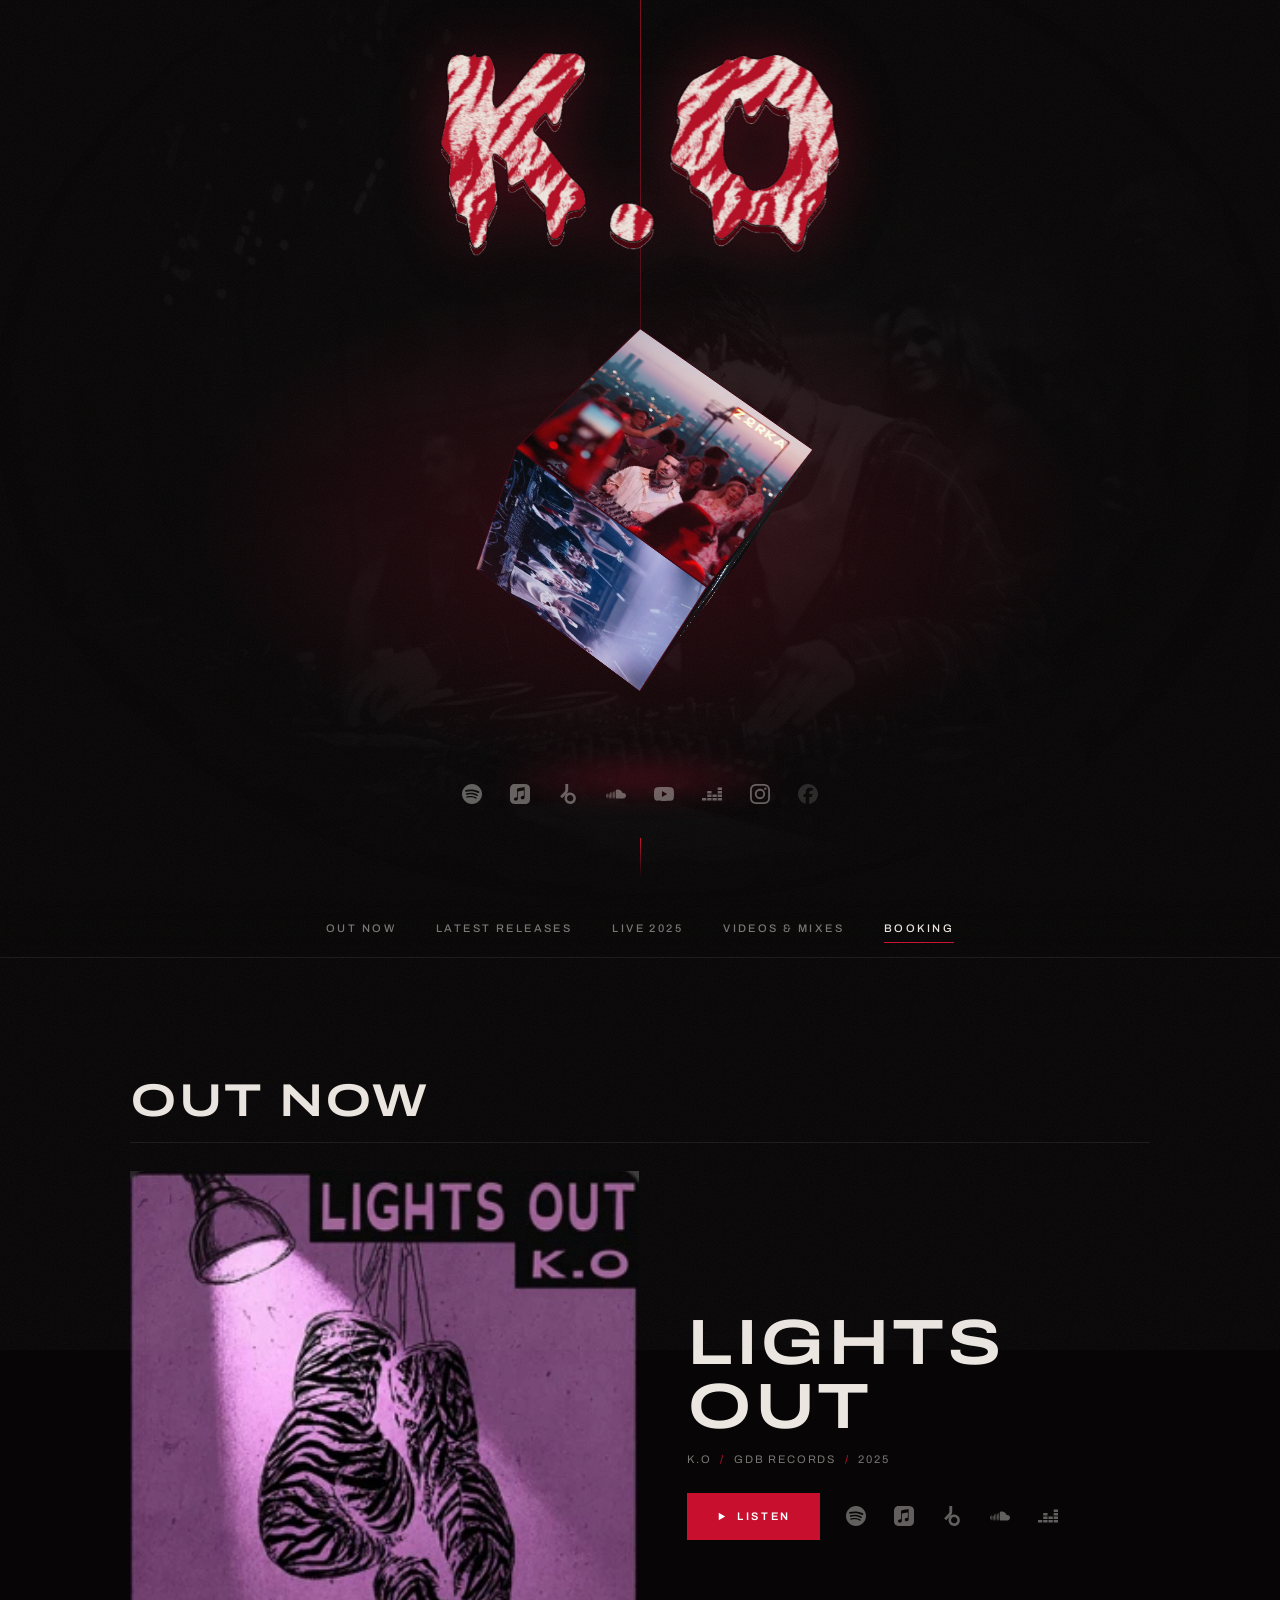
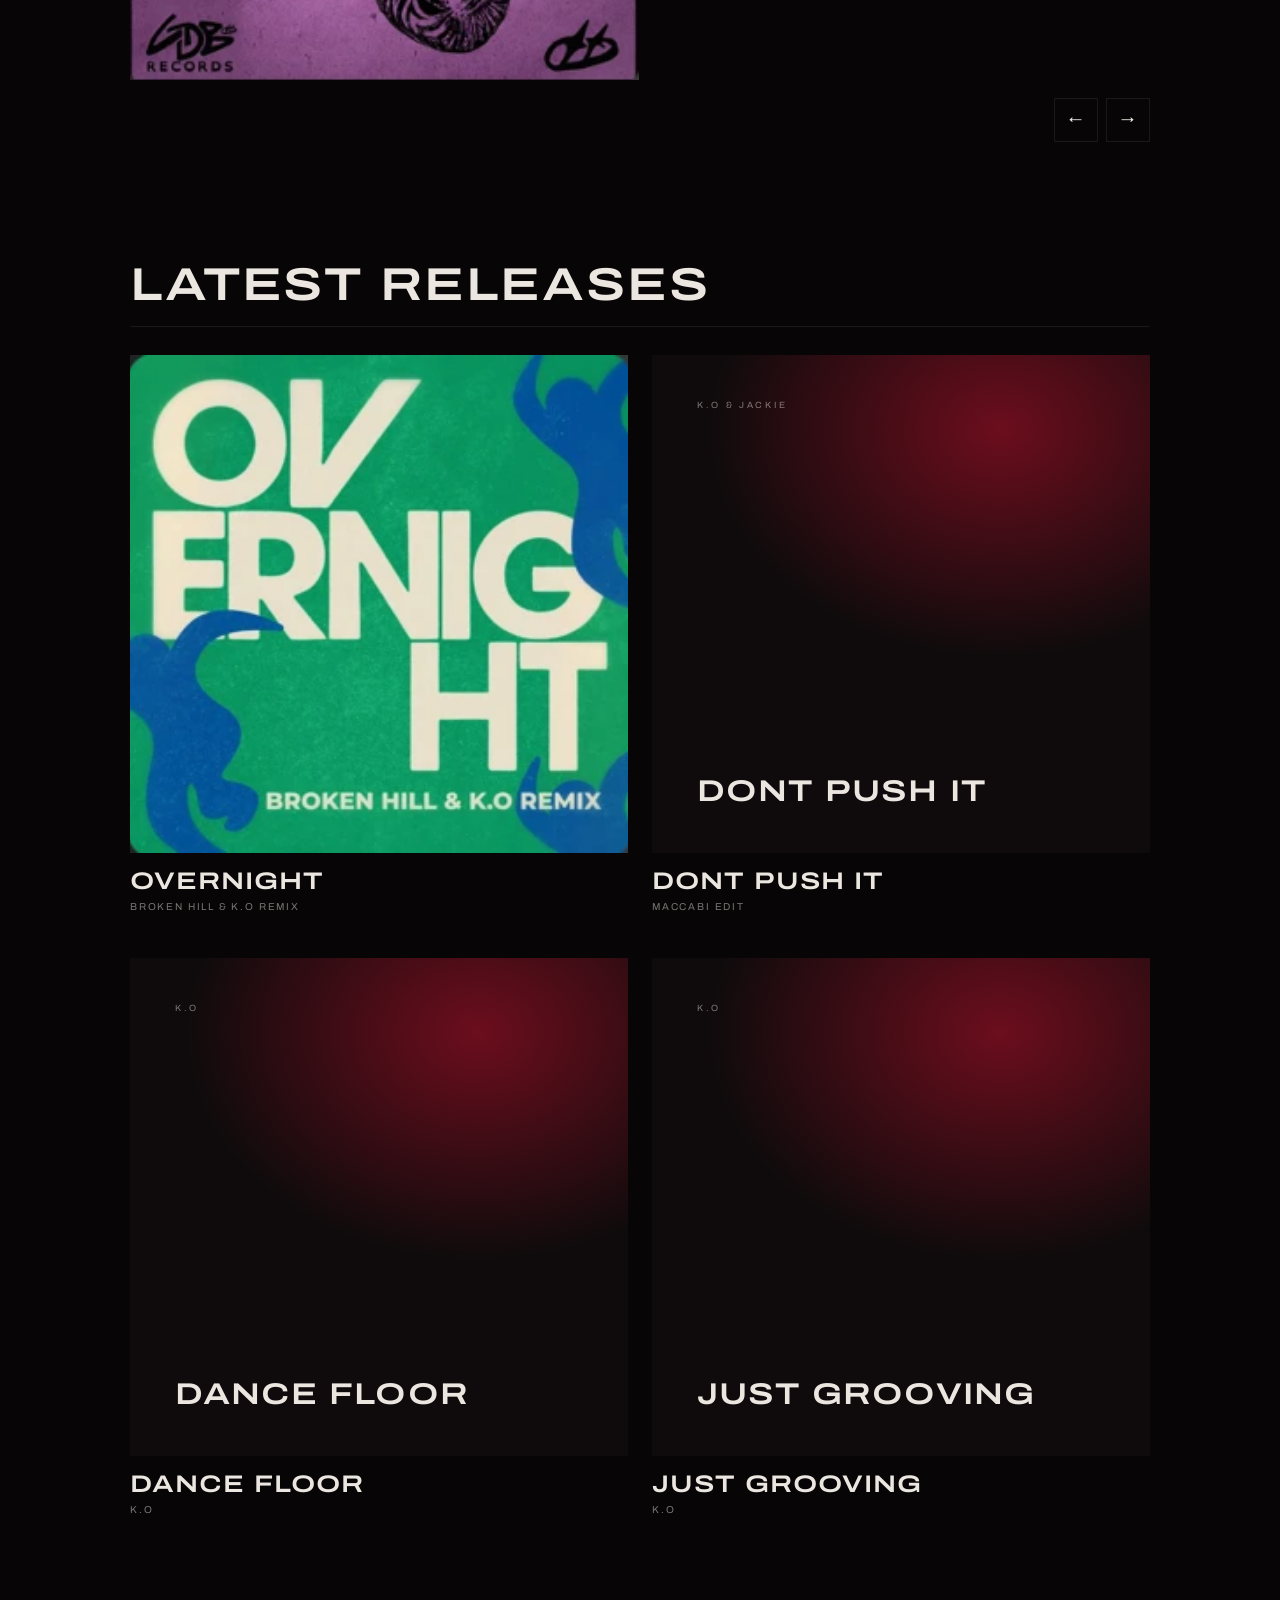
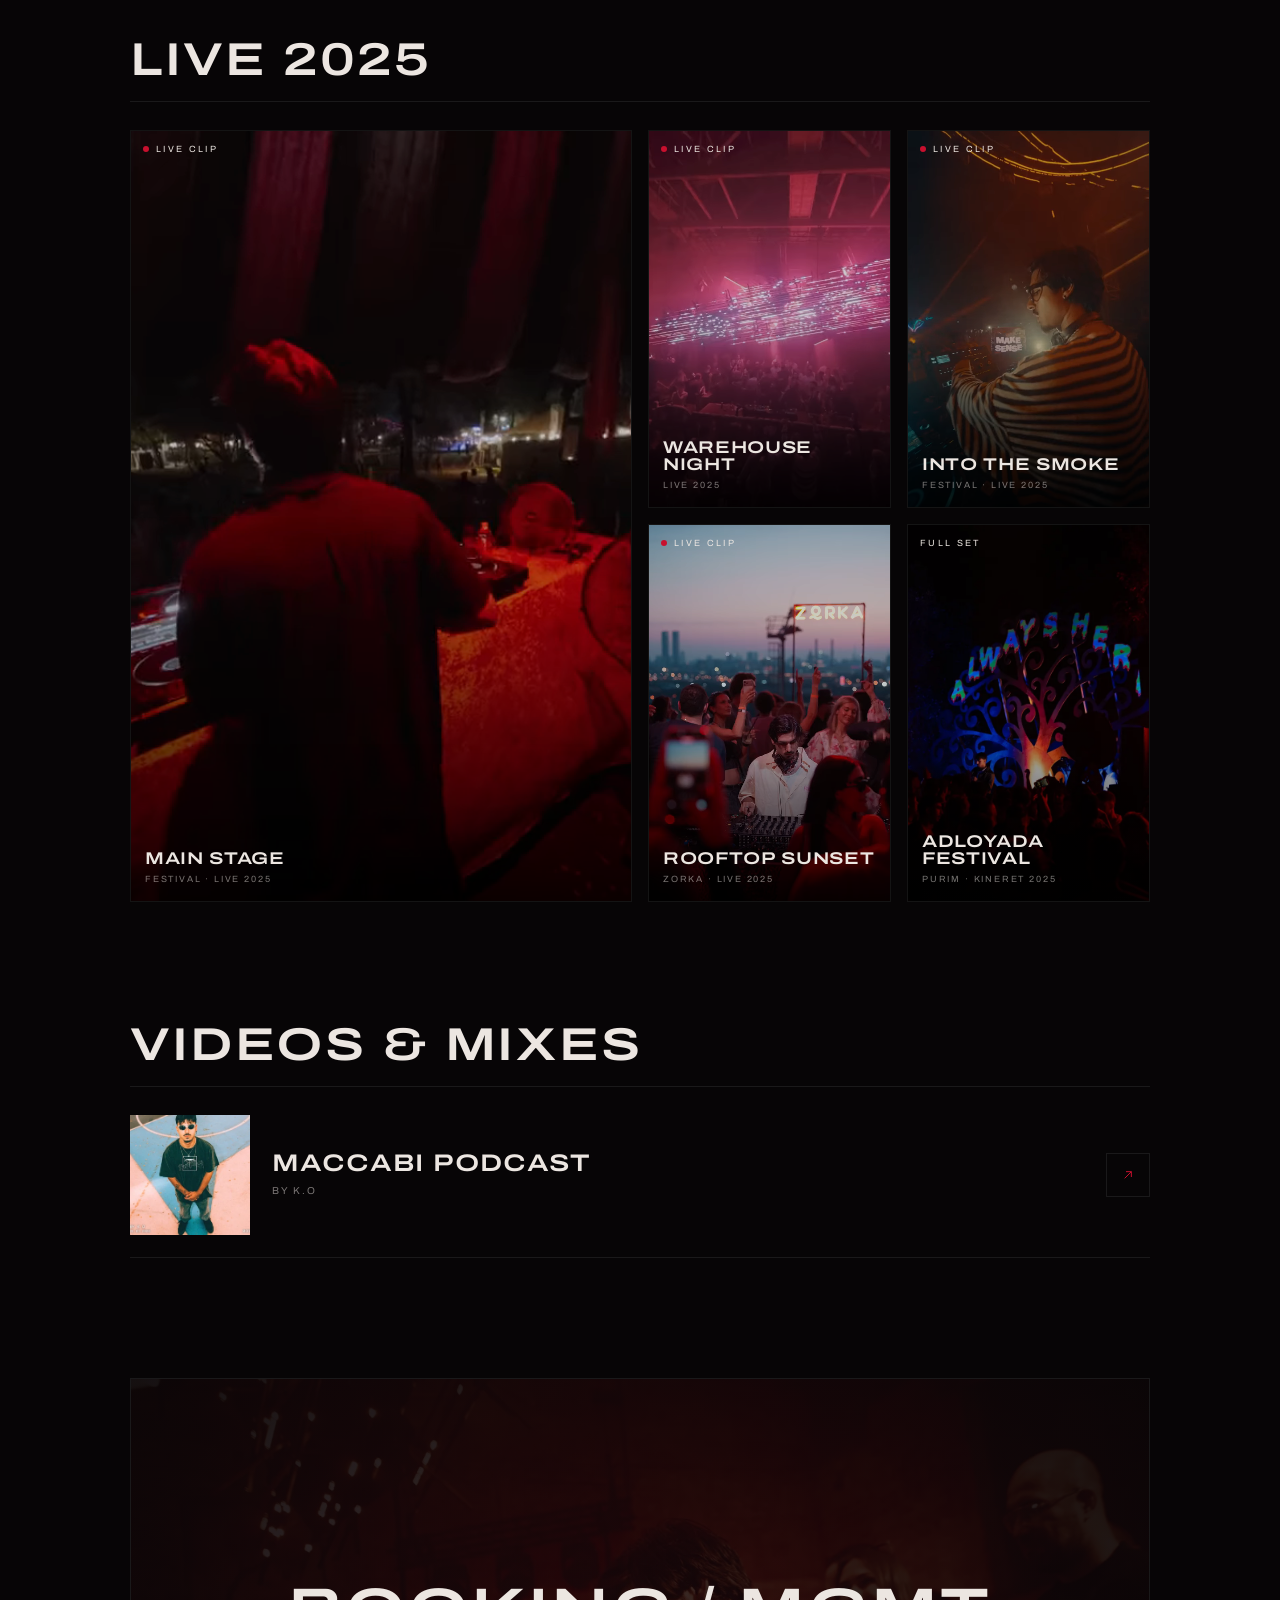
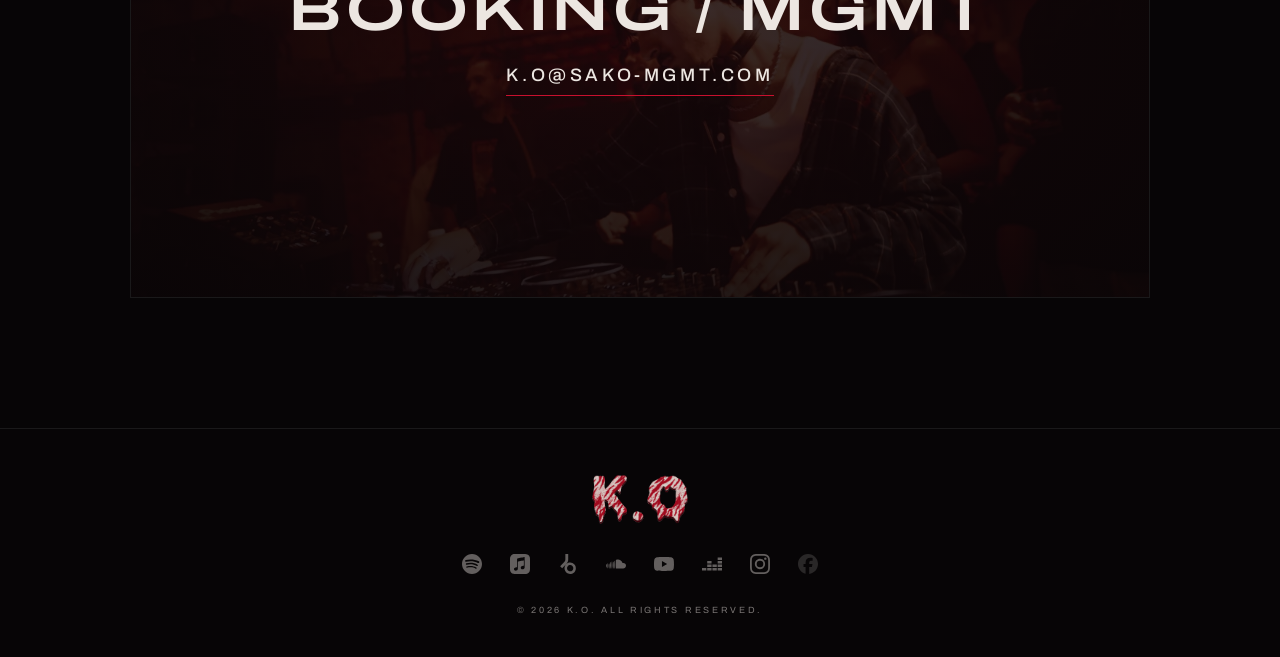
==== commit 1eabc1ab: "Daily Spotify and SoundCloud release sync GitHub Actions workflow runs scripts/sync-releases.mjs eac" ====
--- a/index.html
+++ b/index.html
@@ -95,6 +95,7 @@
 
   <script src="assets/js/icons.js"></script>
   <script src="assets/js/content.js"></script>
+  <script src="assets/js/auto-releases.js"></script>
   <script src="assets/js/main.js"></script>
 </body>
 </html>
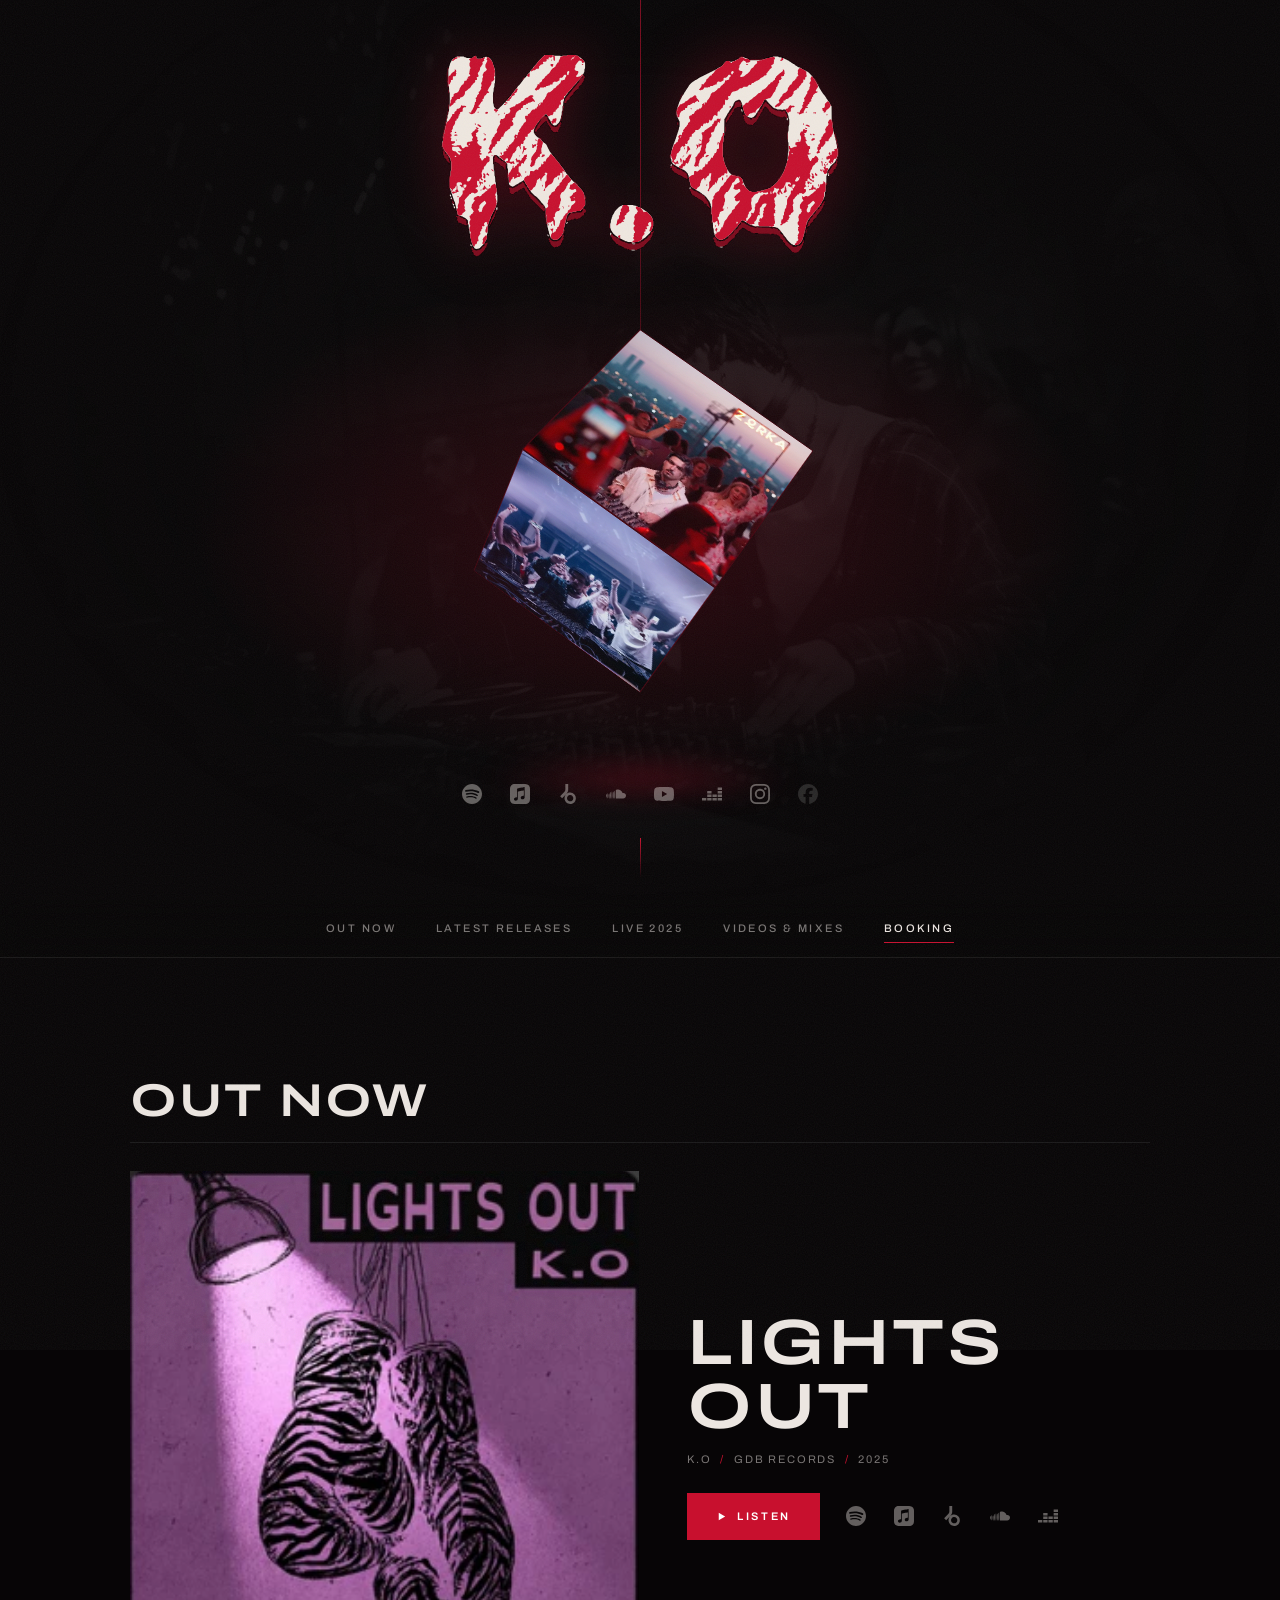
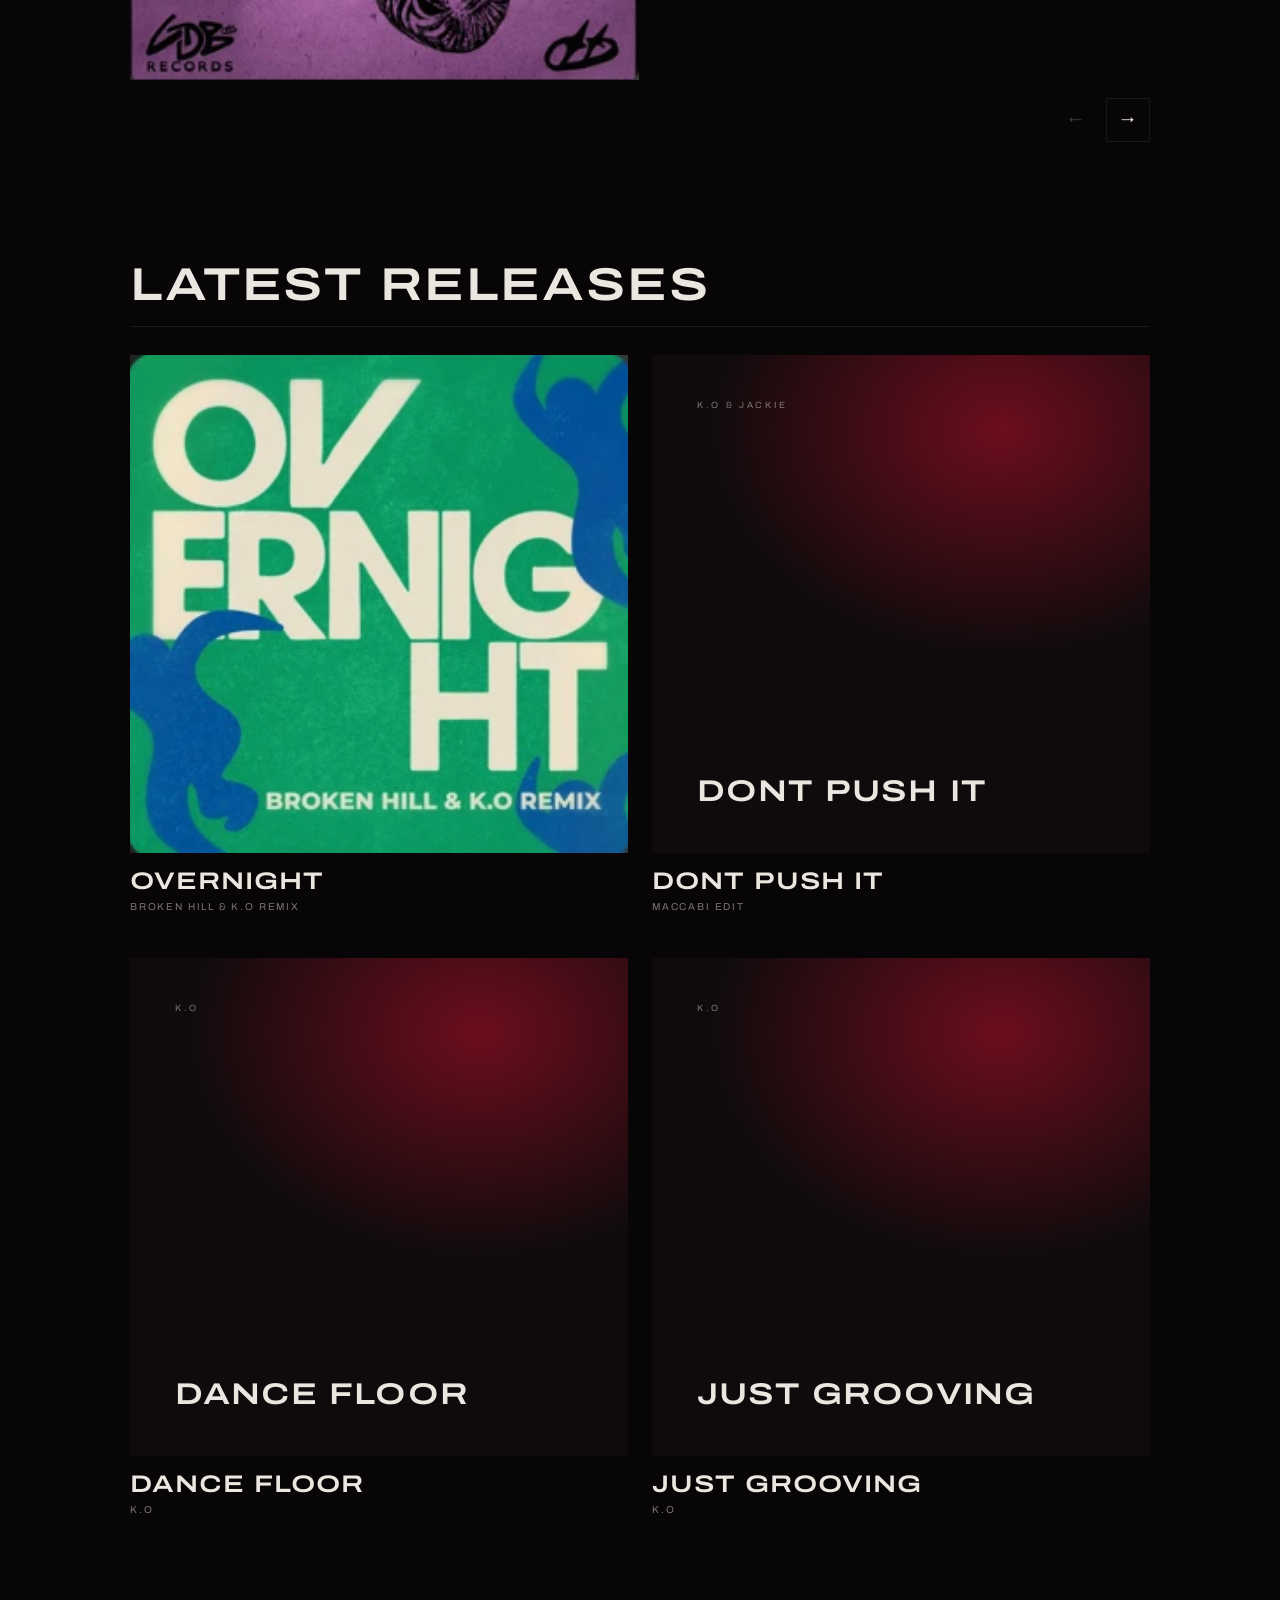
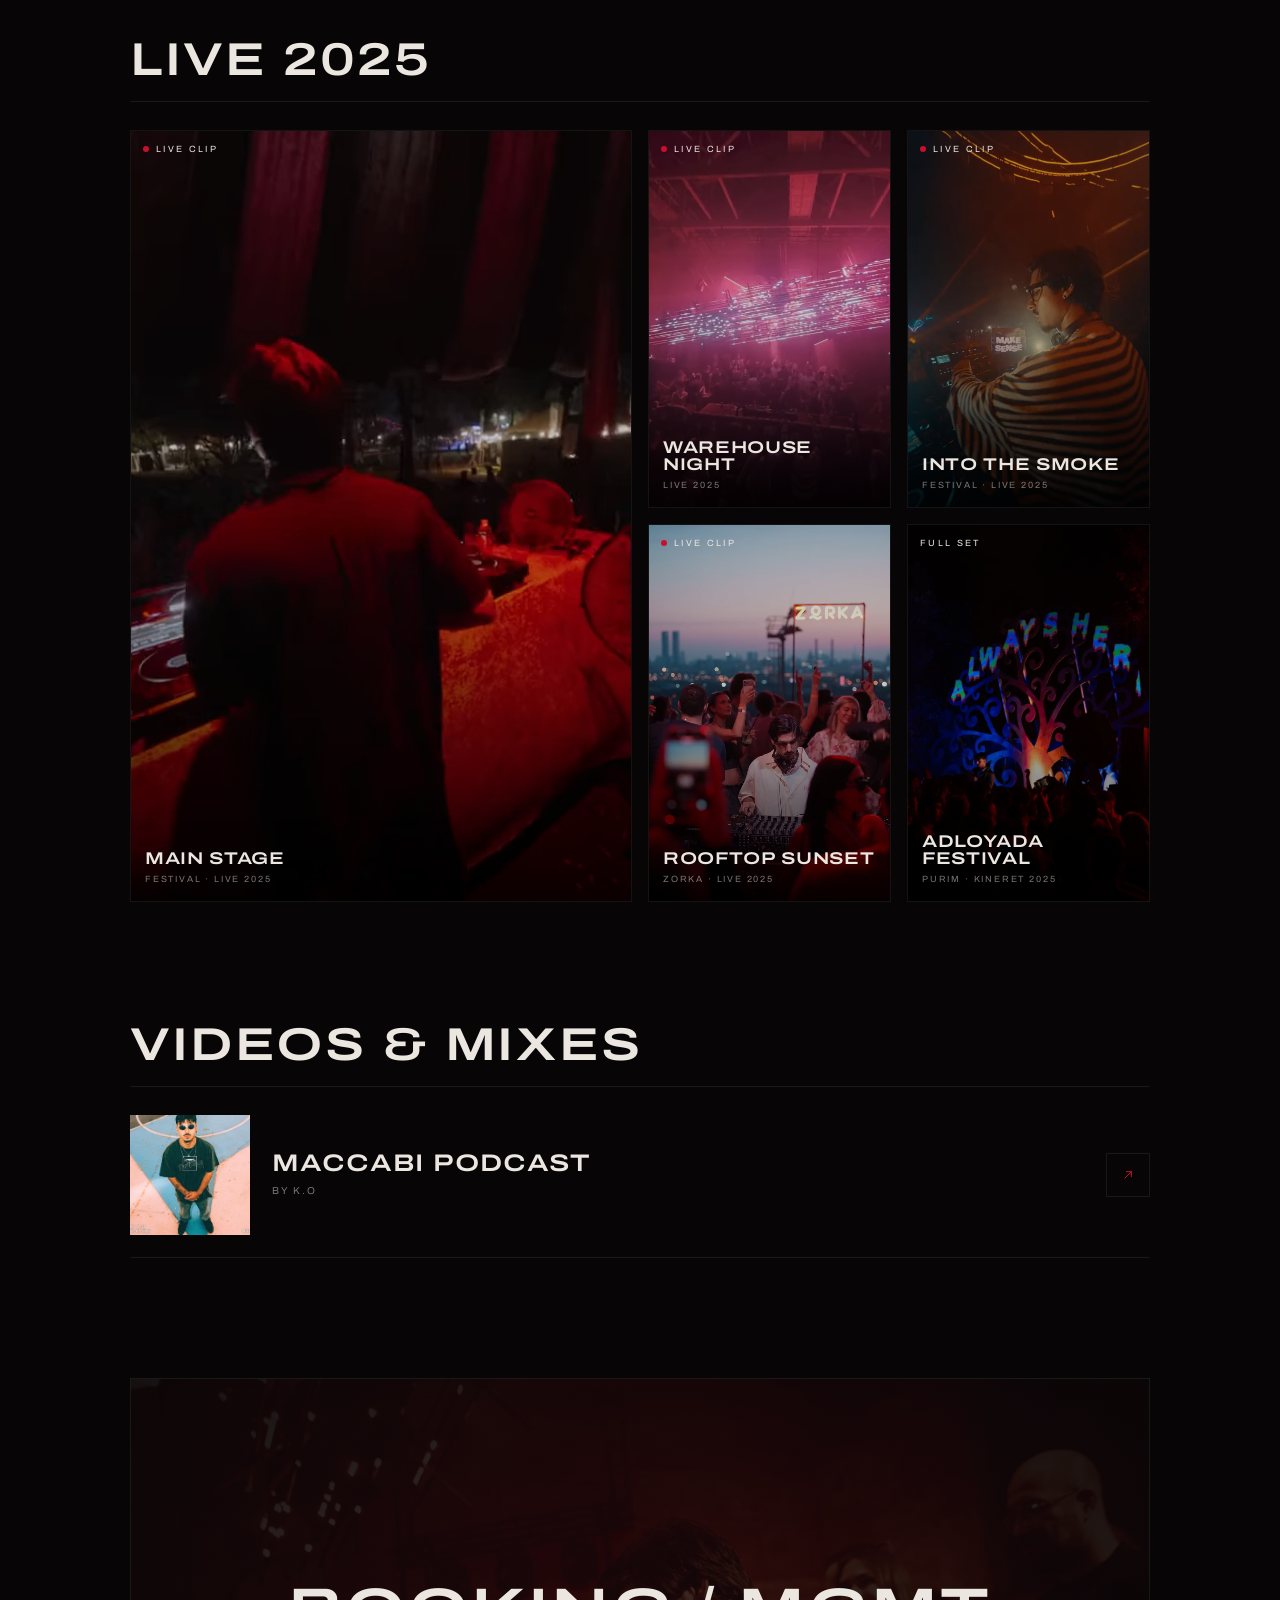
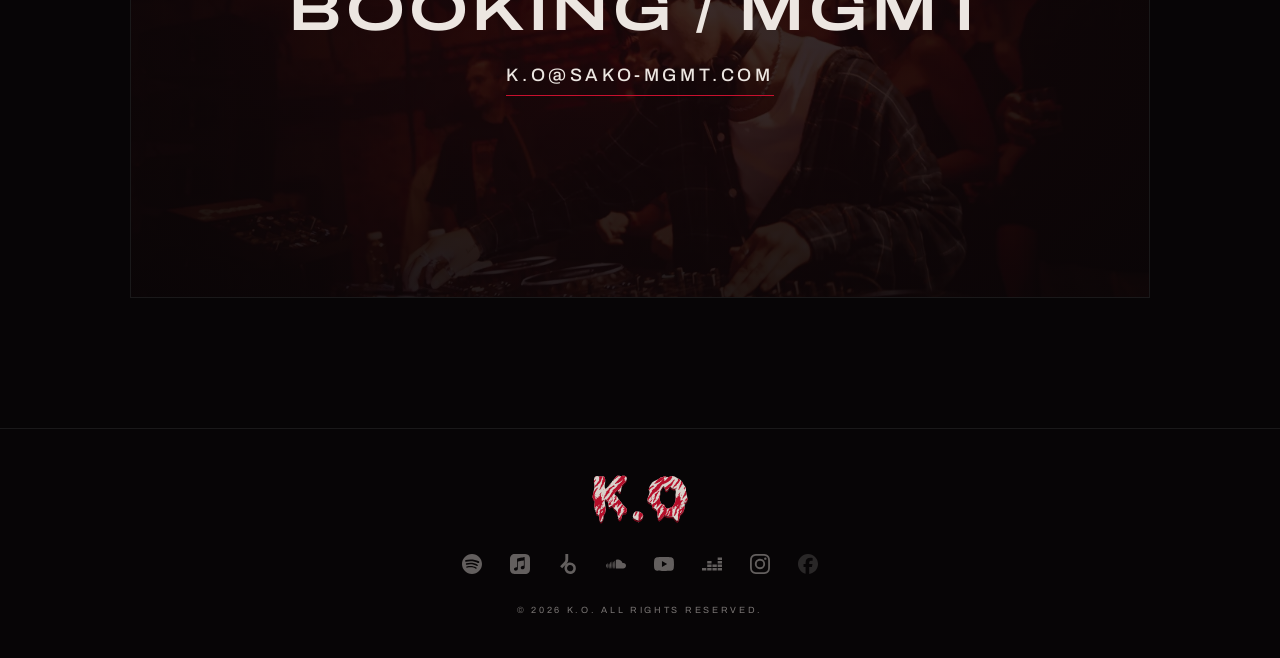
==== commit 77262764: "Sharp vector logo, upright cube faces, page polish - Logo traced to SVG (red/ivory layers) so it sta" ====
--- a/index.html
+++ b/index.html
@@ -11,7 +11,7 @@
   <meta property="og:description" content="New releases, live sets, mixes and booking.">
   <meta property="og:image" content="assets/media/og.jpg">
   <meta name="twitter:card" content="summary_large_image">
-  <link rel="icon" href="assets/media/logo-ko.png">
+  <link rel="icon" href="assets/media/logo-ko.svg" type="image/svg+xml">
   <link rel="preconnect" href="https://fonts.googleapis.com">
   <link rel="preconnect" href="https://fonts.gstatic.com" crossorigin>
   <link href="https://fonts.googleapis.com/css2?family=Archivo:wdth,wght@62..125,300..700&display=swap" rel="stylesheet">
@@ -29,7 +29,7 @@
     </div>
 
     <div class="hero-inner">
-      <img class="logo" src="assets/media/logo-ko.png" alt="K.O" width="1054" height="538" fetchpriority="high">
+      <img class="logo" src="assets/media/logo-ko.svg" alt="K.O" width="529" height="272" fetchpriority="high">
 
       <div class="cube-stage" id="cubeStage" aria-label="Live clips. Drag to spin, tap a face to watch">
         <div class="cube" id="cube"></div>
@@ -81,7 +81,7 @@
   </main>
 
   <footer class="footer">
-    <img src="assets/media/logo-ko.png" alt="K.O" class="footer-logo" loading="lazy" width="1054" height="538">
+    <img src="assets/media/logo-ko.svg" alt="K.O" class="footer-logo" loading="lazy" width="529" height="272">
     <nav class="platforms platforms-sm" id="footPlatforms" aria-label="Social"></nav>
     <p>© <span id="year"></span> K.O. All rights reserved.</p>
   </footer>
--- a/assets/css/style.css
+++ b/assets/css/style.css
@@ -205,6 +205,7 @@
 .carousel-nav { display: flex; gap: 8px; justify-content: flex-end; margin-top: 18px; }
 .carousel-nav button { width: 44px; height: 44px; border: 1px solid var(--line); transition: border-color .3s; }
 .carousel-nav button:hover { border-color: var(--red); }
+.carousel-nav button:disabled { opacity: .25; cursor: default; border-color: var(--line); }
 @media (min-width: 720px) { .feat { grid-template-columns: 1.1fr 1fr; gap: 48px; } }
 
 /* release grid */
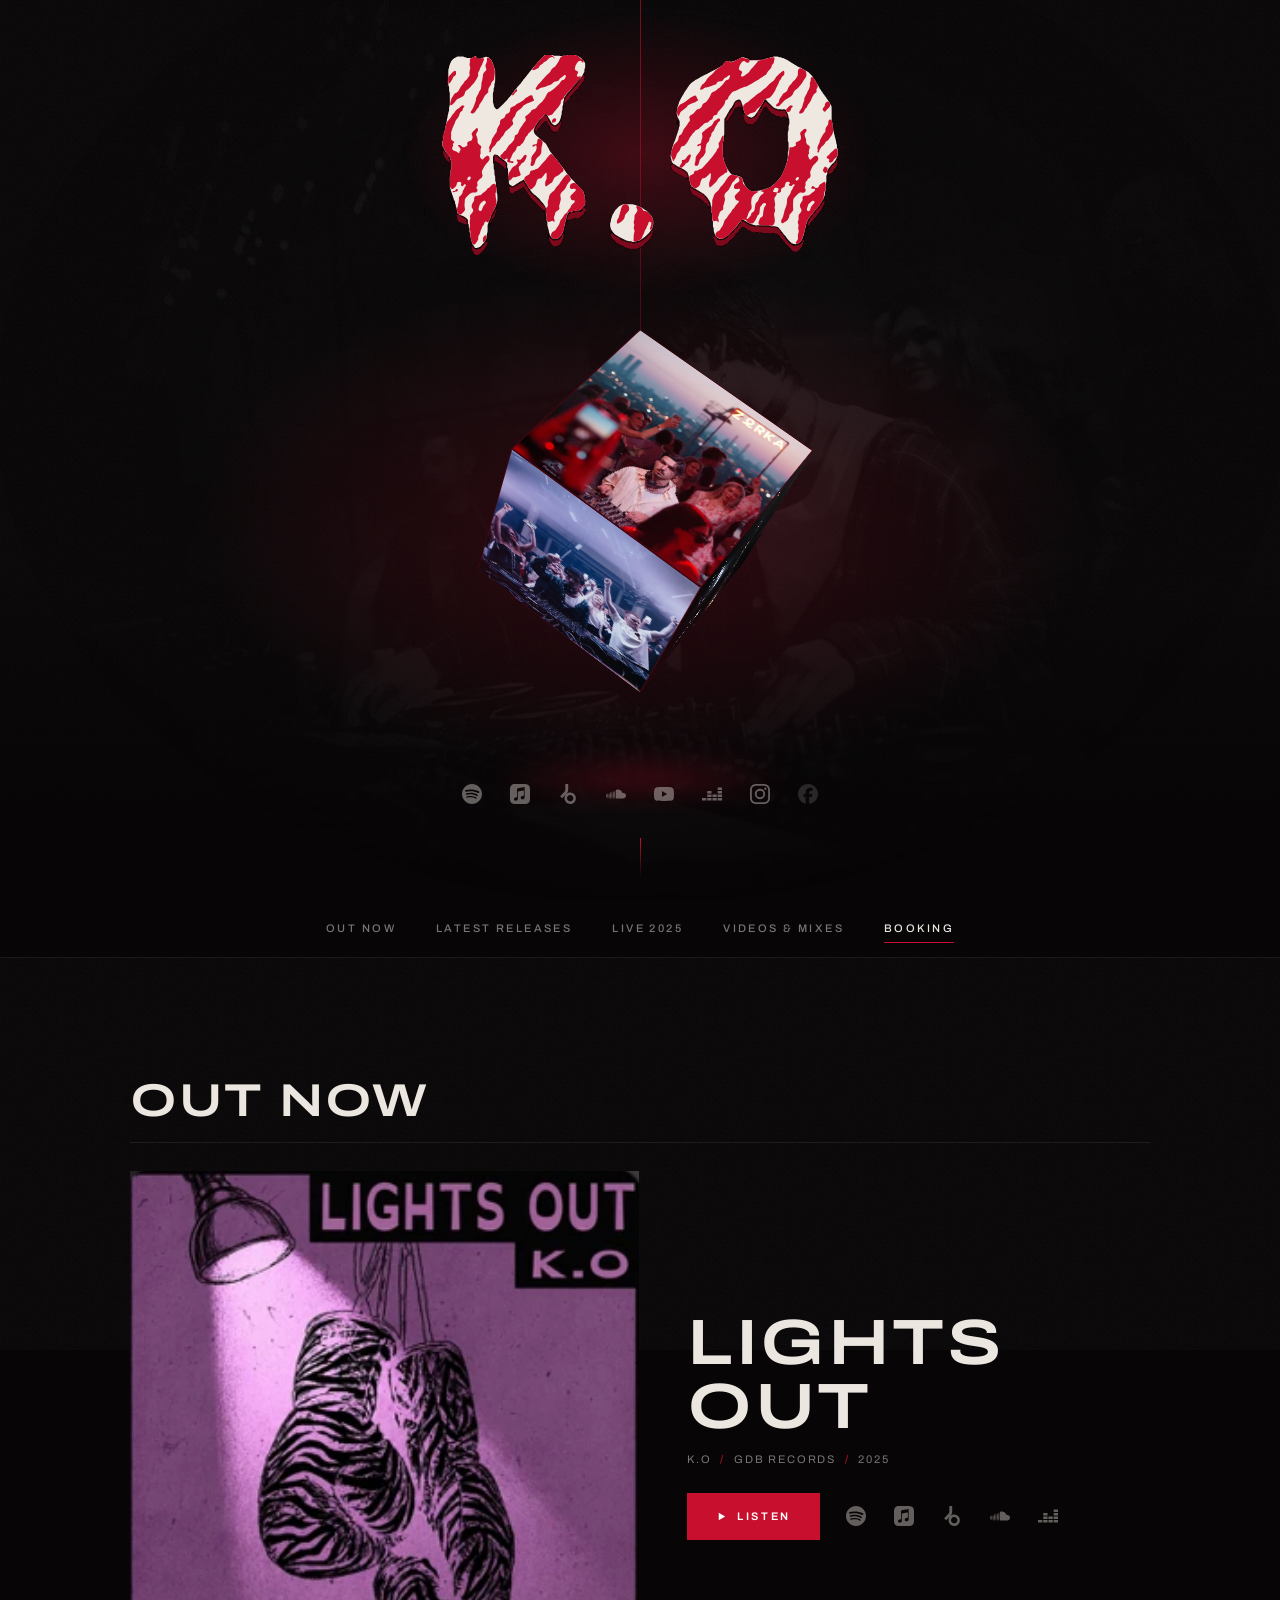
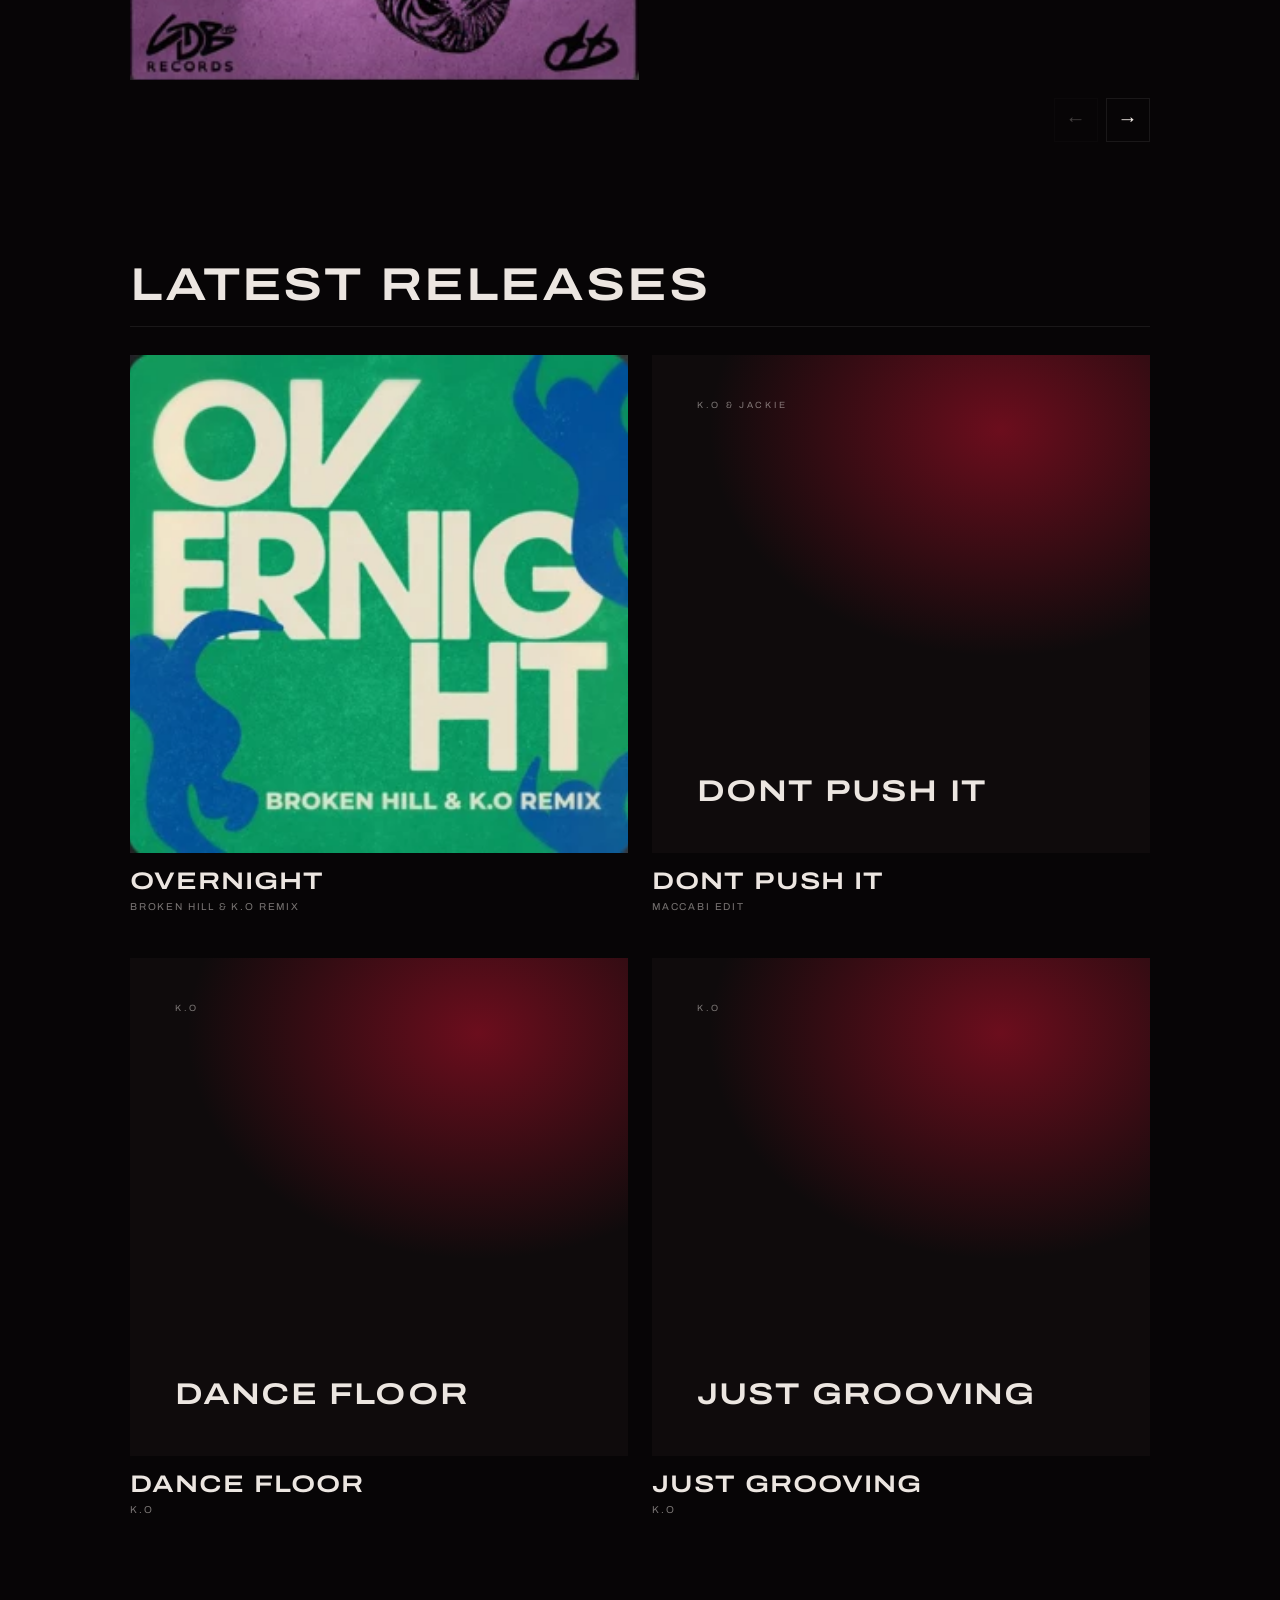
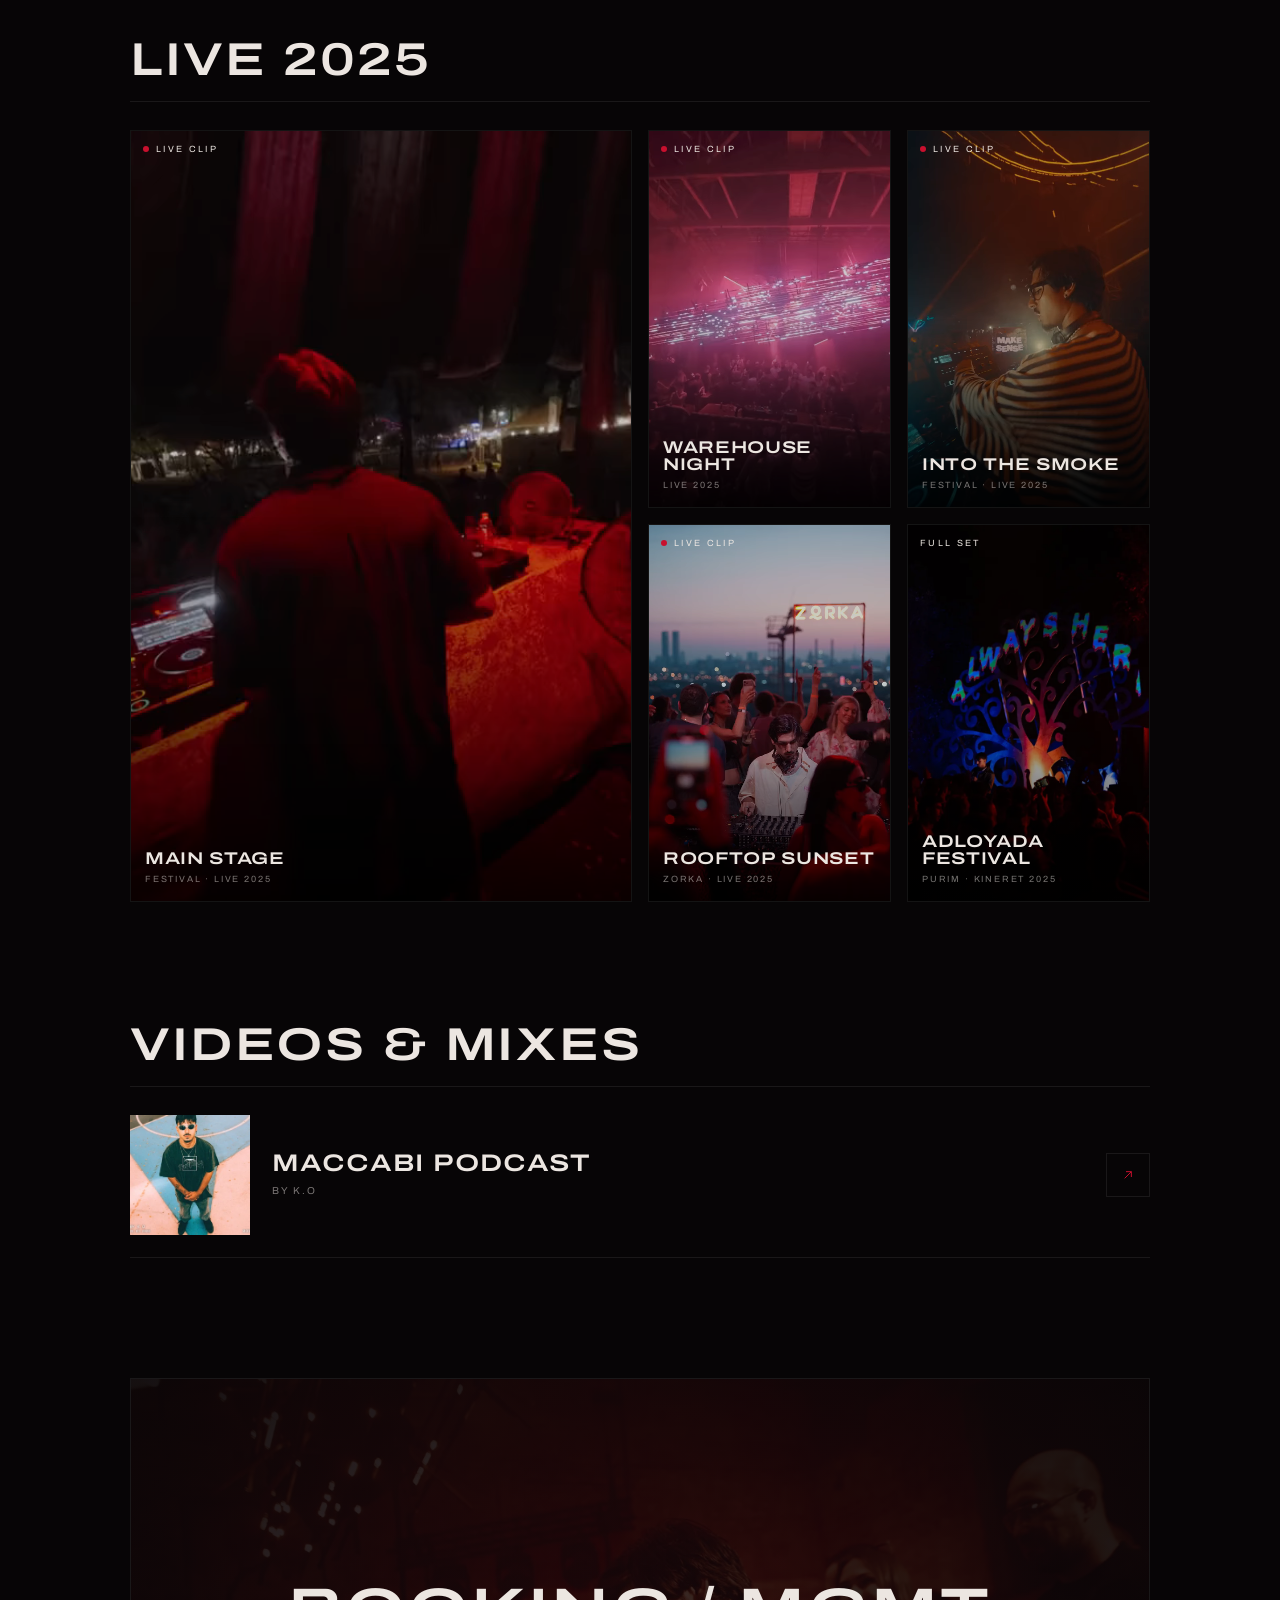
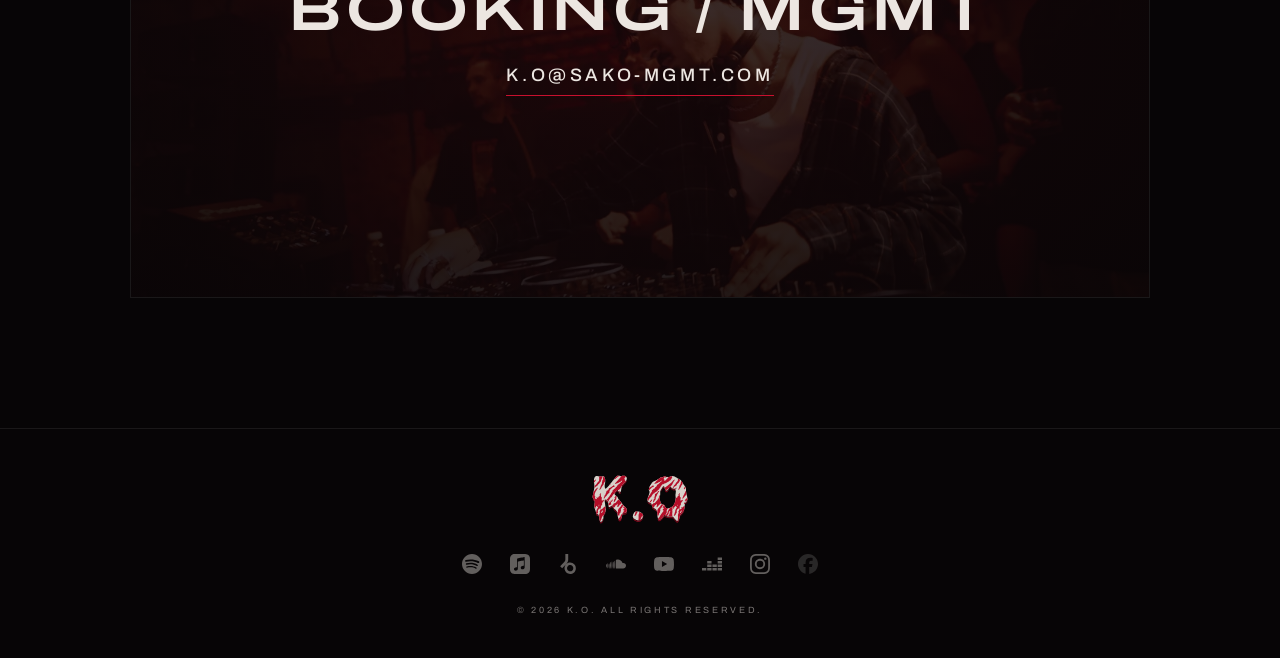
==== commit 516f5511: "Sharper logo: cleaner trace, no CSS filter on the image, grain behind content Safari draws a filtere" ====
--- a/index.html
+++ b/index.html
@@ -29,7 +29,7 @@
     </div>
 
     <div class="hero-inner">
-      <img class="logo" src="assets/media/logo-ko.svg" alt="K.O" width="529" height="272" fetchpriority="high">
+      <div class="logo-wrap"><img class="logo" src="assets/media/logo-ko.svg" alt="K.O" width="529" height="272" fetchpriority="high"></div>
 
       <div class="cube-stage" id="cubeStage" aria-label="Live clips. Drag to spin, tap a face to watch">
         <div class="cube" id="cube"></div>
--- a/assets/css/style.css
+++ b/assets/css/style.css
@@ -35,7 +35,7 @@
 
 /* film grain */
 .grain {
-  position: fixed; inset: -50%; z-index: 100; pointer-events: none; opacity: .06;
+  position: fixed; inset: -50%; z-index: 0; pointer-events: none; opacity: .06;
   background-image: url("data:image/svg+xml,%3Csvg xmlns='http://www.w3.org/2000/svg' width='160' height='160'%3E%3Cfilter id='n'%3E%3CfeTurbulence type='fractalNoise' baseFrequency='.9' numOctaves='3' stitchTiles='stitch'/%3E%3C/filter%3E%3Crect width='100%25' height='100%25' filter='url(%23n)'/%3E%3C/svg%3E");
   animation: grain 1.2s steps(6) infinite;
 }
@@ -61,7 +61,7 @@
 
 /* ---------- HERO ---------- */
 .hero {
-  position: relative; min-height: 100svh; display: grid; place-items: center;
+  position: relative; z-index: 1; min-height: 100svh; display: grid; place-items: center;
   padding: 48px var(--gutter) 80px; overflow: hidden; isolation: isolate;
 }
 .hero-bg { position: absolute; inset: 0; z-index: -1; }
@@ -95,12 +95,11 @@
 }
 
 .hero-inner { width: 100%; max-width: var(--max); display: flex; flex-direction: column; align-items: center; text-align: center; }
-.logo {
-  width: min(64vw, 400px); height: auto;
-  filter: drop-shadow(0 0 30px rgba(200, 16, 46, .3));
-  animation: drop-in 1.2s var(--ease) both;
-}
-@keyframes drop-in { from { opacity: 0; transform: translateY(-24px) scale(.96); filter: blur(10px); } }
+.logo-wrap { position: relative; width: min(64vw, 400px); animation: drop-in 1.2s var(--ease) both; }
+/* glow sits behind the logo as its own layer: a CSS filter on the image makes Safari draw it blurry */
+.logo-wrap::before { content: ""; position: absolute; inset: -20% -10%; z-index: -1; background: radial-gradient(closest-side, rgba(200, 16, 46, .28), transparent); }
+.logo { display: block; width: 100%; height: auto; }
+@keyframes drop-in { from { opacity: 0; transform: translateY(-20px); } }
 @keyframes fade-up { from { opacity: 0; transform: translateY(14px); } }
 
 /* ---------- CUBE on its corner ---------- */
@@ -174,7 +173,7 @@
 .chips a.active::after { transform: scaleX(1); }
 
 /* ---------- SECTIONS ---------- */
-main { max-width: var(--max); margin: 0 auto; padding: 0 var(--gutter); }
+main { position: relative; z-index: 1; max-width: var(--max); margin: 0 auto; padding: 0 var(--gutter); }
 .section { padding-top: clamp(72px, 11vw, 120px); scroll-margin-top: 50px; }
 .section-head { margin-bottom: 28px; padding-bottom: 18px; border-bottom: 1px solid var(--line); }
 
@@ -281,7 +280,7 @@
 .booking-mail:hover { color: var(--red); }
 
 /* footer */
-.footer { margin-top: clamp(80px, 12vw, 130px); padding: 46px var(--gutter) 40px; text-align: center; border-top: 1px solid var(--line); }
+.footer { position: relative; z-index: 1; margin-top: clamp(80px, 12vw, 130px); padding: 46px var(--gutter) 40px; text-align: center; border-top: 1px solid var(--line); }
 .footer-logo { width: 96px; height: auto; margin: 0 auto; opacity: .9; }
 .platforms-sm { margin-top: 18px; }
 .footer p { margin-top: 18px; font-size: 9px; letter-spacing: .3em; color: var(--muted); }
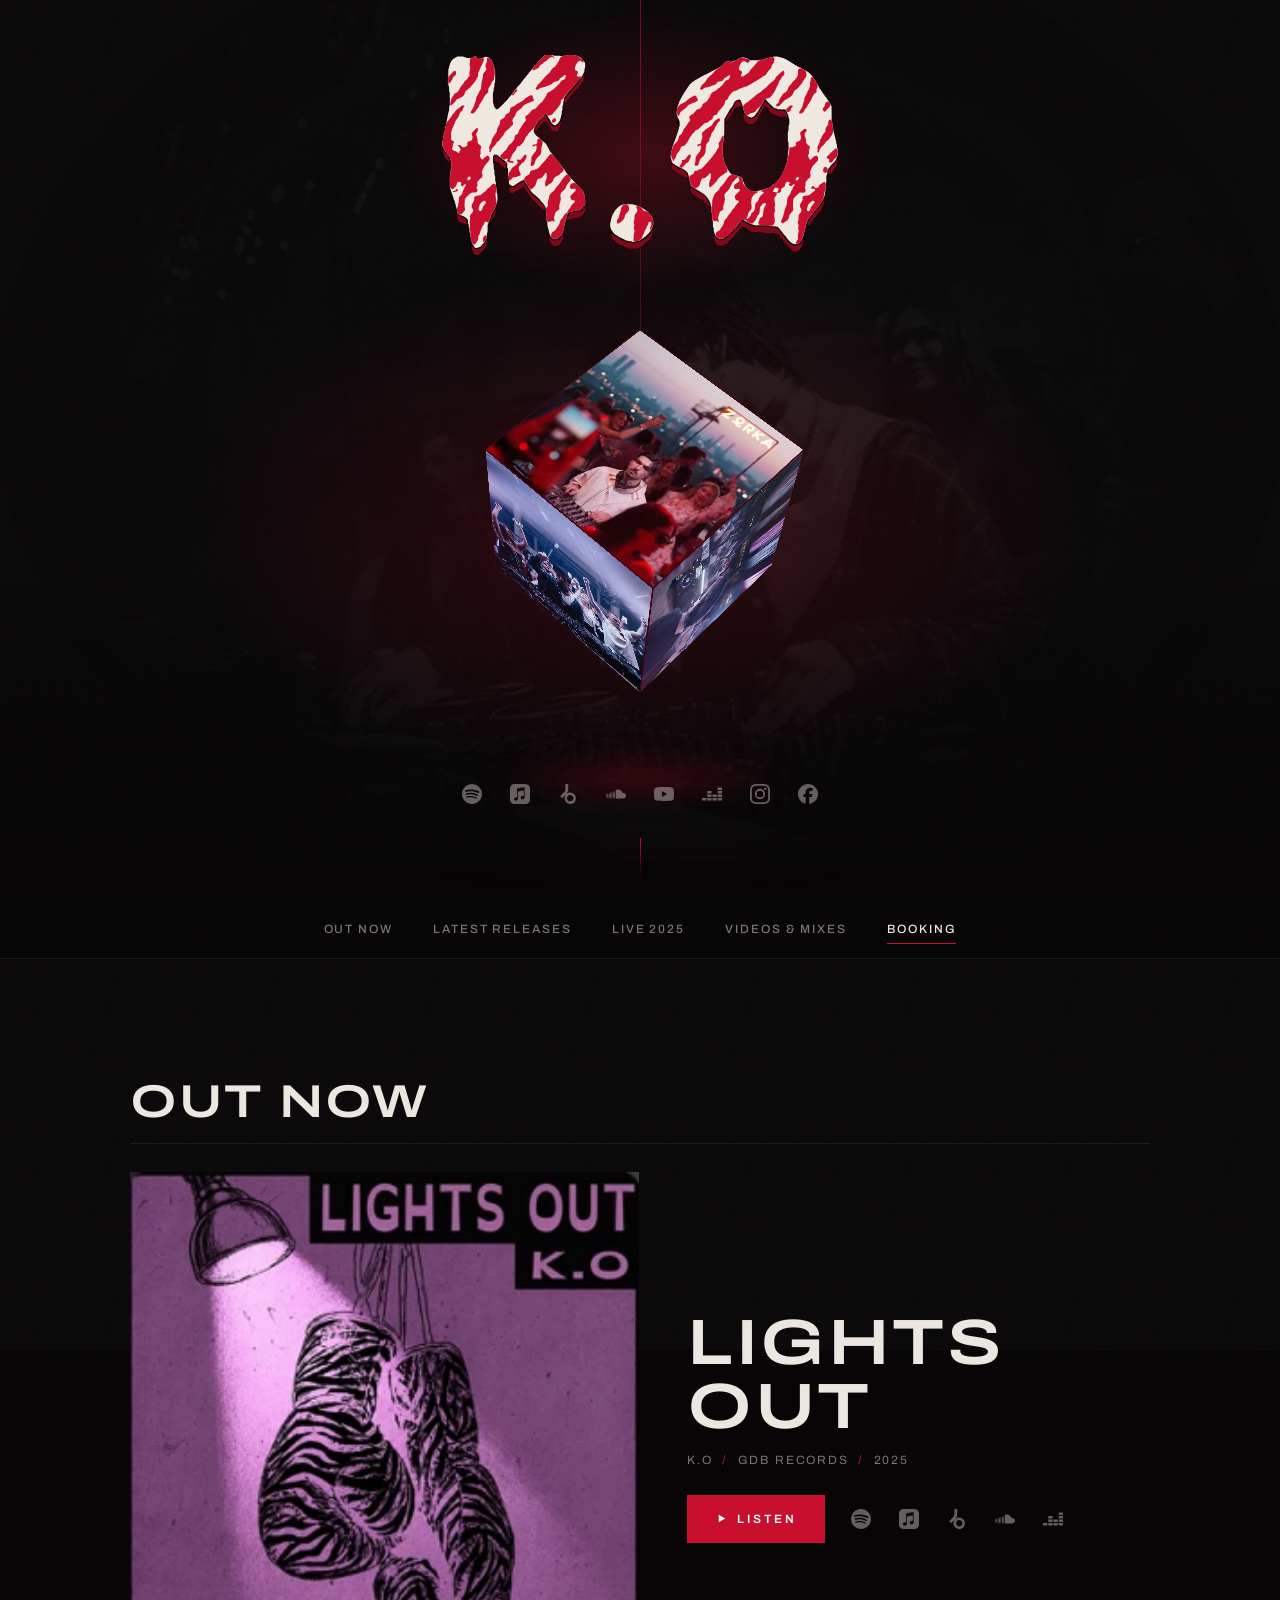
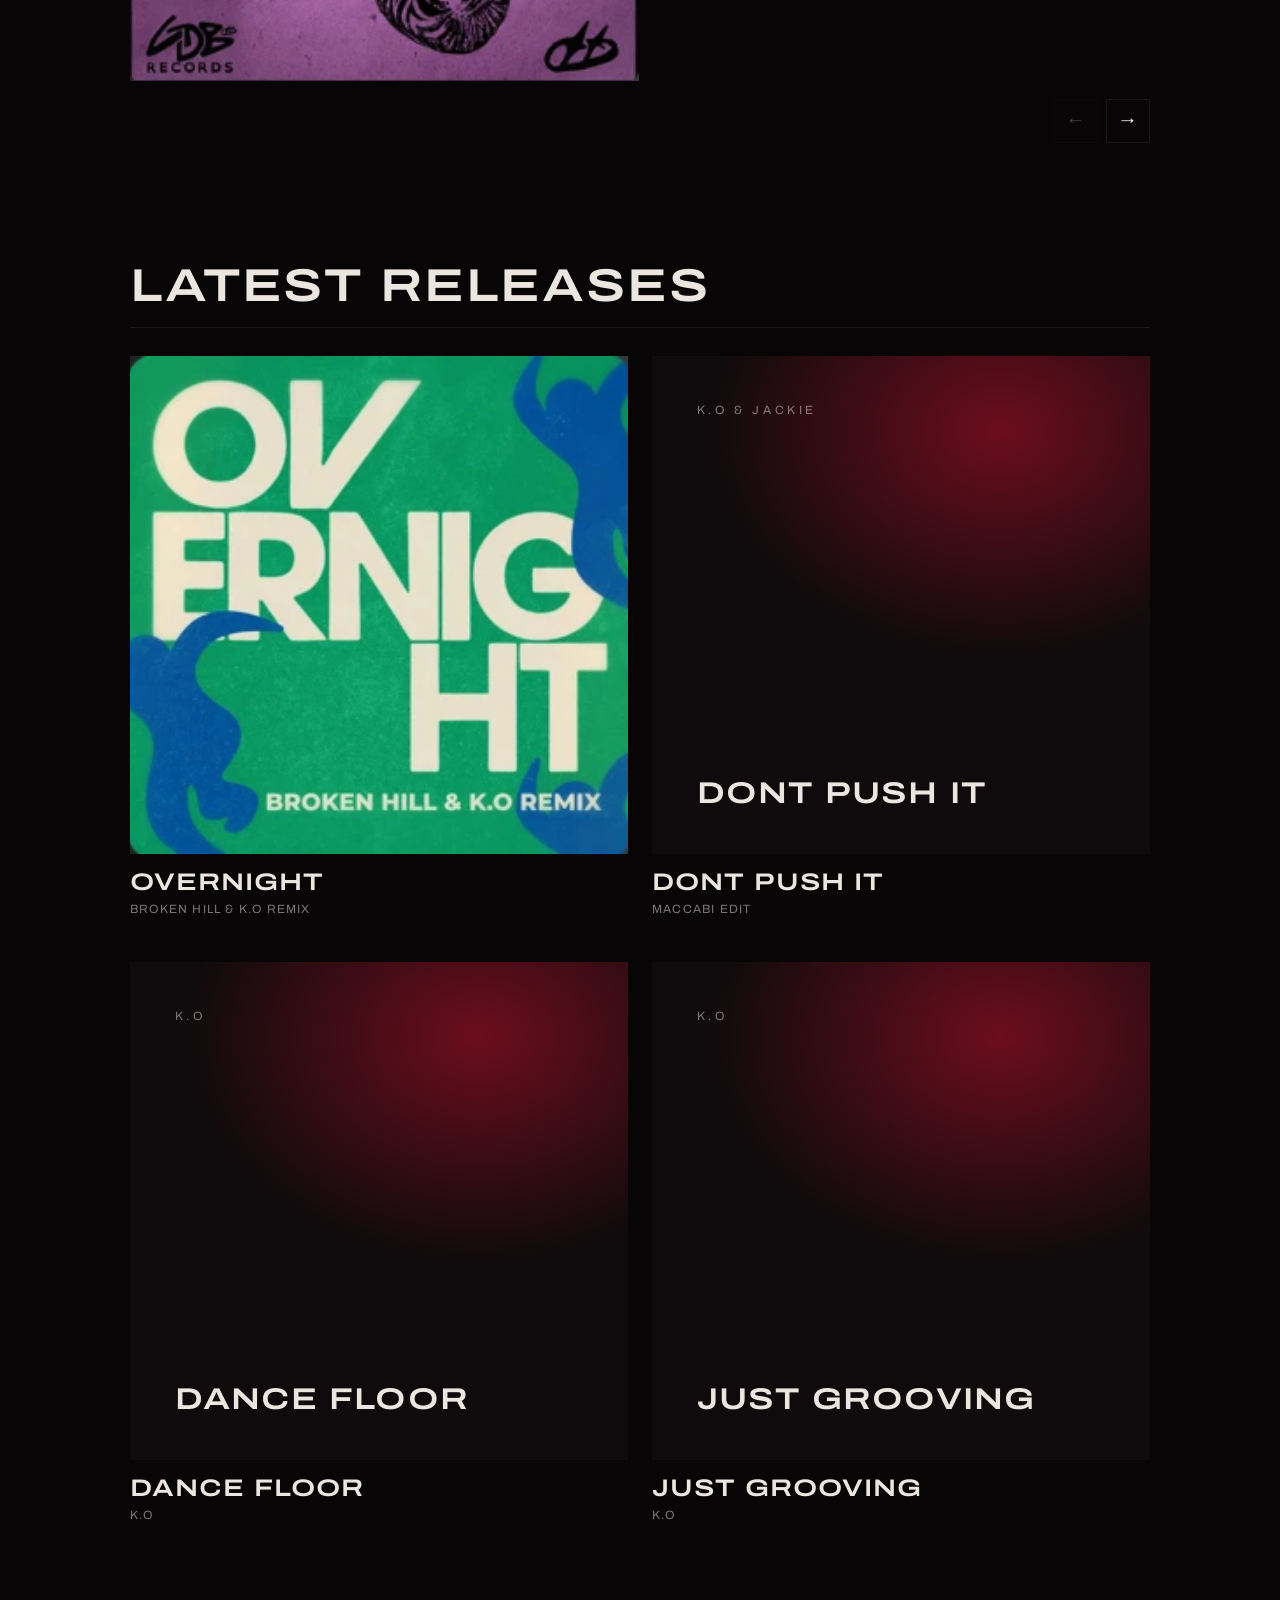
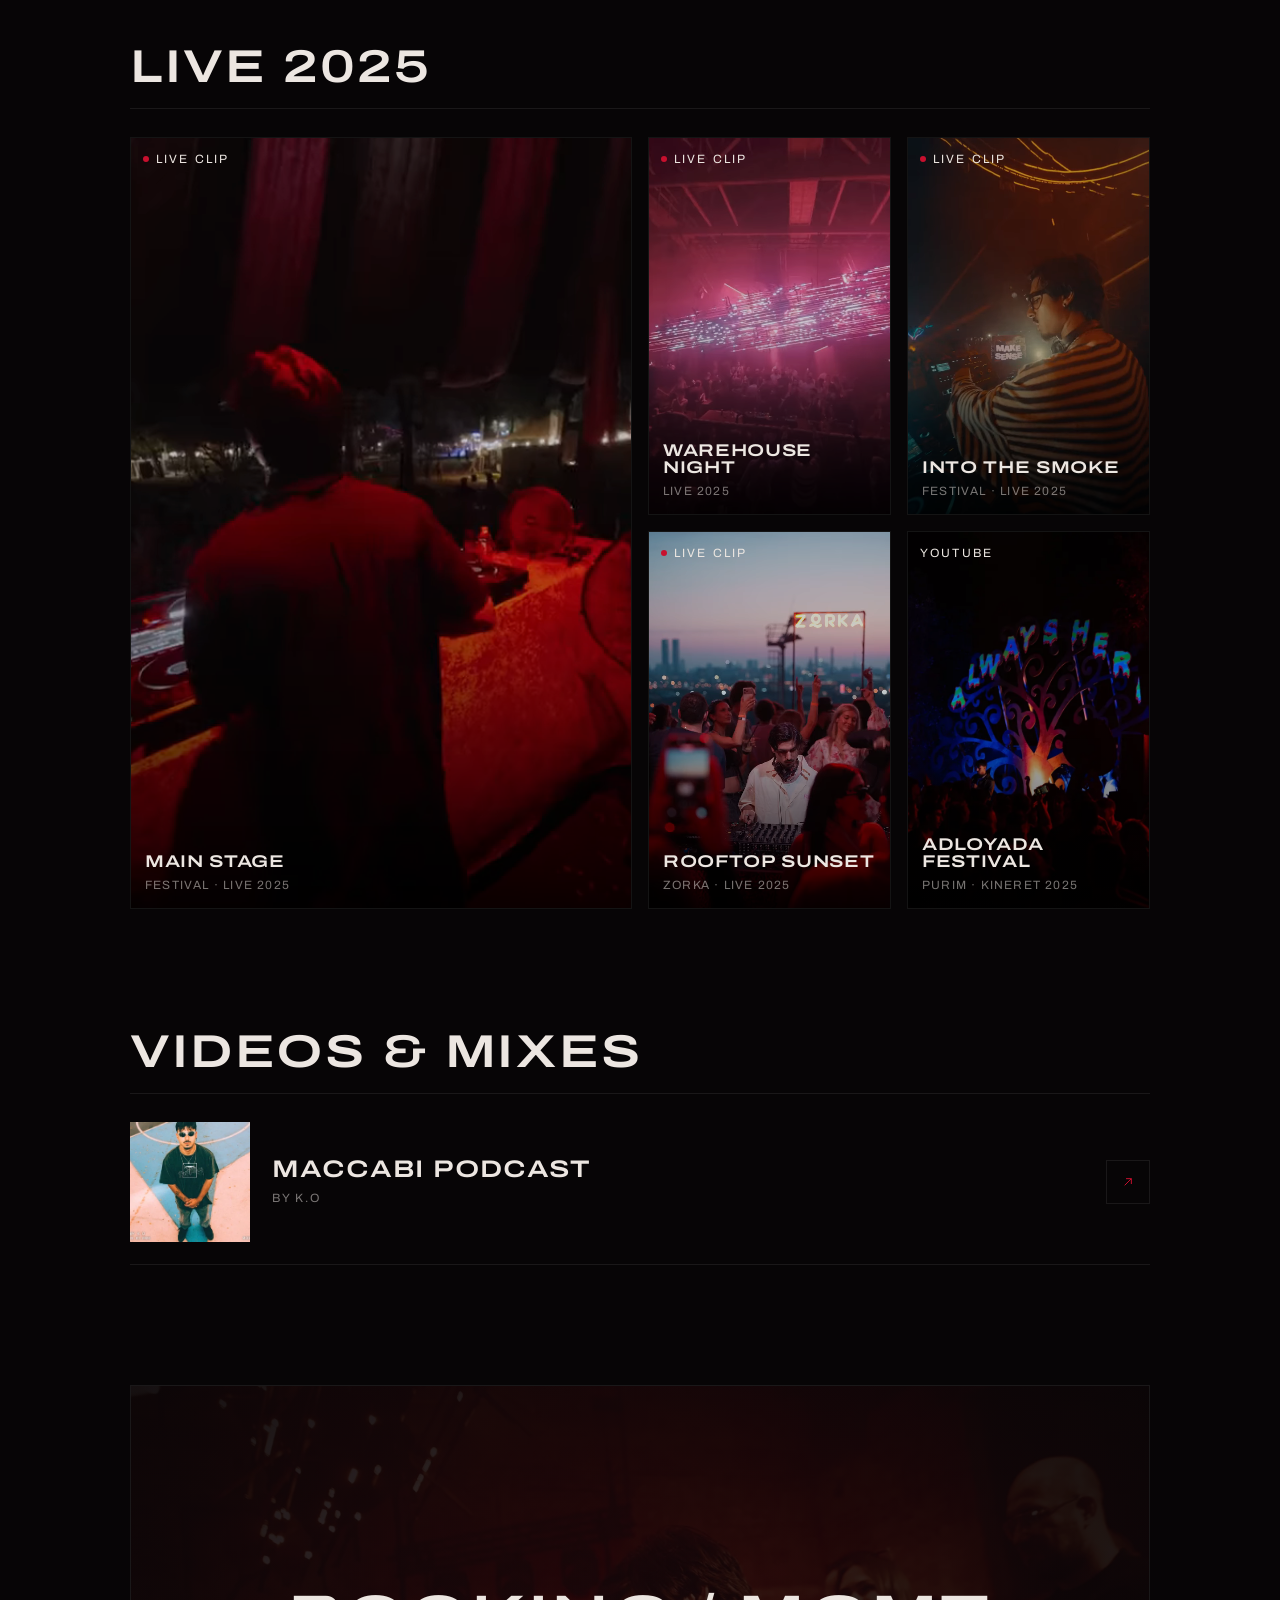
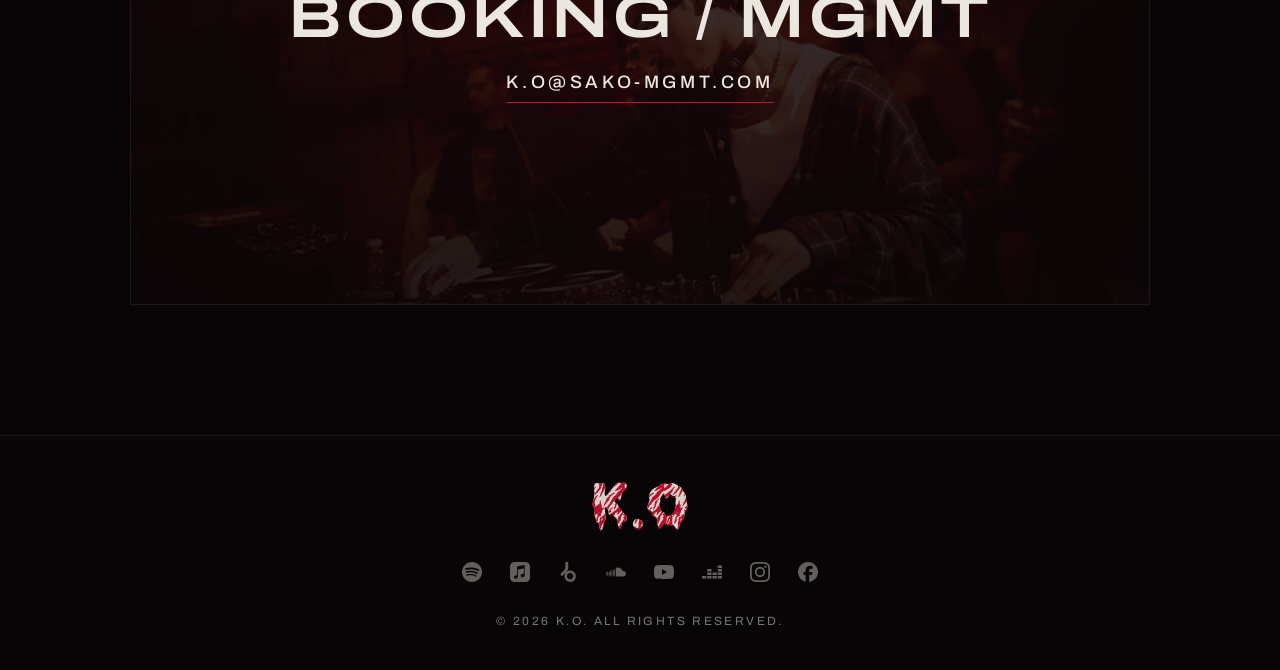
==== commit 0290afec: "Launch polish and GitHub Pages publishing - Performance: cube plays small square cuts and loads them" ====
--- a/index.html
+++ b/index.html
@@ -5,16 +5,27 @@
   <meta name="viewport" content="width=device-width, initial-scale=1, viewport-fit=cover">
   <title>K.O — DJ & Producer</title>
   <meta name="description" content="K.O — Israeli DJ & producer. New releases, live sets, mixes and booking.">
-  <meta name="theme-color" content="#060606">
+  <meta name="theme-color" content="#070506">
+  <link rel="canonical" href="https://amitbeneli.github.io/KO/">
   <meta property="og:type" content="website">
+  <meta property="og:site_name" content="K.O">
+  <meta property="og:url" content="https://amitbeneli.github.io/KO/">
   <meta property="og:title" content="K.O — DJ & Producer">
   <meta property="og:description" content="New releases, live sets, mixes and booking.">
-  <meta property="og:image" content="assets/media/og.jpg">
+  <meta property="og:image" content="https://amitbeneli.github.io/KO/assets/media/og.jpg">
+  <meta property="og:image:width" content="1200">
+  <meta property="og:image:height" content="630">
   <meta name="twitter:card" content="summary_large_image">
+  <meta name="twitter:image" content="https://amitbeneli.github.io/KO/assets/media/og.jpg">
   <link rel="icon" href="assets/media/logo-ko.svg" type="image/svg+xml">
+  <link rel="apple-touch-icon" href="assets/media/apple-touch-icon.png">
+  <link rel="preload" href="assets/media/logo-ko.svg" as="image">
+  <script type="application/ld+json">{"@context": "https://schema.org", "@type": "MusicGroup", "name": "K.O", "url": "https://amitbeneli.github.io/KO/", "image": "https://amitbeneli.github.io/KO/assets/media/og.jpg", "genre": ["House", "Electronic"], "description": "K.O is an Israeli DJ and producer.", "email": "K.O@sako-mgmt.com", "sameAs": ["https://open.spotify.com/artist/4dalkrTraIcooInb3IR0Di", "https://music.apple.com/il/artist/ko/1524847482", "https://www.beatport.com/artist/ko-il/1085079", "https://on.soundcloud.com/sedm5H5yJz75iUqP8", "https://www.youtube.com/@k.o4music", "https://www.deezer.com/en/artist/185522127", "https://www.instagram.com/k.omusic", "https://www.facebook.com/share/1C5k2kMW2U/"]}</script>
   <link rel="preconnect" href="https://fonts.googleapis.com">
   <link rel="preconnect" href="https://fonts.gstatic.com" crossorigin>
-  <link href="https://fonts.googleapis.com/css2?family=Archivo:wdth,wght@62..125,300..700&display=swap" rel="stylesheet">
+  <link rel="preload" as="style" href="https://fonts.googleapis.com/css2?family=Archivo:wdth,wght@62..125,300..700&display=swap">
+  <link href="https://fonts.googleapis.com/css2?family=Archivo:wdth,wght@62..125,300..700&display=swap" rel="stylesheet" media="print" onload="this.media='all'">
+  <noscript><link href="https://fonts.googleapis.com/css2?family=Archivo:wdth,wght@62..125,300..700&display=swap" rel="stylesheet"></noscript>
   <link rel="stylesheet" href="assets/css/style.css">
 </head>
 <body>
@@ -31,7 +42,7 @@
     <div class="hero-inner">
       <div class="logo-wrap"><img class="logo" src="assets/media/logo-ko.svg" alt="K.O" width="529" height="272" fetchpriority="high"></div>
 
-      <div class="cube-stage" id="cubeStage" aria-label="Live clips. Drag to spin, tap a face to watch">
+      <div class="cube-stage" id="cubeStage" role="button" tabindex="0" aria-label="Live clips. Drag to spin, tap a face to watch">
         <div class="cube" id="cube"></div>
         <div class="cube-floor" aria-hidden="true"></div>
       </div>
@@ -50,6 +61,10 @@
     <a href="#mixes">Videos & Mixes</a>
     <a href="#booking">Booking</a>
   </nav>
+
+  <noscript>
+    <p style="text-align:center;padding:40px 16px">Booking / MGMT: K.O@sako-mgmt.com · <a href="https://open.spotify.com/artist/4dalkrTraIcooInb3IR0Di">Spotify</a> · <a href="https://www.instagram.com/k.omusic">Instagram</a></p>
+  </noscript>
 
   <main>
     <section id="out-now" class="section">
@@ -87,7 +102,7 @@
   </footer>
 
   <!-- LIGHTBOX -->
-  <div class="lightbox" id="lightbox" hidden>
+  <div class="lightbox" id="lightbox" role="dialog" aria-modal="true" aria-label="Live clip" hidden>
     <button class="lb-close" id="lbClose" aria-label="Close">×</button>
     <div class="lb-frame" id="lbFrame"></div>
     <button class="lb-sound" id="lbSound" hidden>Sound on</button>
--- a/assets/css/style.css
+++ b/assets/css/style.css
@@ -52,7 +52,7 @@
 .btn {
   display: inline-flex; align-items: center; gap: 10px;
   padding: 14px 28px; border: 1px solid var(--red);
-  font-size: 11px; font-weight: 600; letter-spacing: .24em;
+  font-size: 12px; font-weight: 600; letter-spacing: .24em;
   background: var(--red); color: #fff;
   transition: background .35s var(--ease), box-shadow .35s var(--ease);
 }
@@ -99,7 +99,7 @@
 /* glow sits behind the logo as its own layer: a CSS filter on the image makes Safari draw it blurry */
 .logo-wrap::before { content: ""; position: absolute; inset: -20% -10%; z-index: -1; background: radial-gradient(closest-side, rgba(200, 16, 46, .28), transparent); }
 .logo { display: block; width: 100%; height: auto; }
-@keyframes drop-in { from { opacity: 0; transform: translateY(-20px); } }
+@keyframes drop-in { from { transform: translateY(-20px); } }
 @keyframes fade-up { from { opacity: 0; transform: translateY(14px); } }
 
 /* ---------- CUBE on its corner ---------- */
@@ -112,24 +112,28 @@
 }
 @media (min-width: 900px) { .cube-stage { --s: 210px; } }
 .cube-stage:active { cursor: grabbing; }
-.cube { position: absolute; inset: 0; transform-style: preserve-3d; will-change: transform; }
+.cube { position: absolute; inset: 0; transform-style: preserve-3d; }
+/* faces are laid out at 3x and scaled down in 3D, so browsers rasterize them sharp instead of pixelated */
 .face {
-  position: absolute; inset: 0; overflow: hidden; background: #000;
-  border: 1px solid var(--red-dim);
-  box-shadow: inset 0 0 24px rgba(200, 16, 46, .25);
+  --k: 3;
+  position: absolute; left: calc(var(--s) * -1); top: calc(var(--s) * -1);
+  width: calc(var(--s) * var(--k)); height: calc(var(--s) * var(--k));
+  overflow: hidden; background: #000;
+  border: 3px solid var(--red-dim);
+  box-shadow: inset 0 0 72px rgba(200, 16, 46, .25);
   backface-visibility: hidden;
-  transform: var(--rot) translateZ(calc(var(--s) / 2 + var(--burst, 0px)));
+  transform: var(--rot) translateZ(calc(var(--s) / 2 + var(--burst, 0px))) scale(calc(1 / var(--k)));
   opacity: var(--o, 1);
   transition: transform 1.4s var(--ease), opacity 1s ease;
 }
 .cube.exploded .face { --burst: calc(var(--s) * 1.4); --o: 0; }
 .face img, .face video { width: 100%; height: 100%; object-fit: cover; pointer-events: none; }
-.face::after {
+.face:not(.face-logo)::after {
   content: ""; position: absolute; inset: 0;
   background: linear-gradient(135deg, rgba(255, 255, 255, .1), transparent 45%, rgba(200, 16, 46, .14));
 }
 .face-logo { display: grid; place-items: center; background: radial-gradient(circle, #1c0408, #000 70%); }
-.face-logo img { width: 80%; height: auto; object-fit: contain; }
+.face-logo img { width: 84%; height: auto; object-fit: contain; }
 .cube-floor {
   position: absolute; left: 50%; bottom: calc(var(--s) * -.85); width: 150%; height: 34px;
   transform: translateX(-50%);
@@ -165,7 +169,7 @@
 .chips::-webkit-scrollbar { display: none; }
 .chips a {
   flex: none; position: relative; padding: 4px 0;
-  font-size: 11px; font-weight: 500; letter-spacing: .22em; color: var(--muted);
+  font-size: 12px; font-weight: 500; letter-spacing: .16em; color: var(--muted);
   transition: color .3s var(--ease);
 }
 .chips a::after { content: ""; position: absolute; left: 0; right: 0; bottom: -2px; height: 1px; background: var(--red); transform: scaleX(0); transition: transform .4s var(--ease); }
@@ -188,7 +192,7 @@
   background: radial-gradient(90% 70% at 70% 15%, rgba(200, 16, 46, .5), transparent 65%), var(--surface);
 }
 .cover-ph b { font-stretch: 125%; font-weight: 600; font-size: clamp(18px, 4.4vw, 30px); line-height: 1.05; letter-spacing: .04em; }
-.cover-ph small { font-size: 9px; letter-spacing: .3em; color: var(--muted); }
+.cover-ph small { font-size: 12px; letter-spacing: .3em; color: var(--muted); }
 
 /* OUT NOW */
 .featured { display: flex; gap: 16px; overflow-x: auto; scroll-snap-type: x mandatory; scrollbar-width: none; margin: 0 calc(var(--gutter) * -1); padding: 0 var(--gutter); scroll-padding: 0 var(--gutter); }
@@ -197,7 +201,7 @@
 .feat:hover .cover img { transform: scale(1.04); }
 .feat-body { display: flex; flex-direction: column; justify-content: center; gap: 12px; min-width: 0; }
 .feat-body h3 { font-size: clamp(32px, 8vw, 64px); }
-.feat-body .meta { font-size: 11px; color: var(--muted); }
+.feat-body .meta { font-size: 12px; color: var(--muted); }
 .feat-body .meta i { font-style: normal; color: var(--red); margin: 0 .8em; }
 .feat-body .row { display: flex; align-items: center; flex-wrap: wrap; gap: 14px; margin-top: 14px; }
 .feat-body .platforms { margin: 0; justify-content: flex-start; }
@@ -223,7 +227,7 @@
 .rel:hover .play, .rel:focus-visible .play { opacity: 1; transform: none; }
 @media (hover: none) { .rel .play { opacity: 1; transform: none; } }
 .rel h3 { margin-top: 16px; font-size: clamp(14px, 3.4vw, 24px); }
-.rel p { font-size: 10px; color: var(--muted); margin-top: 6px; }
+.rel p { letter-spacing: .1em; font-size: 12px; color: var(--muted); margin-top: 6px; }
 
 /* live */
 .live { display: grid; grid-template-columns: repeat(2, 1fr); gap: 12px; }
@@ -240,8 +244,8 @@
 .clip::after { content: ""; position: absolute; inset: 0; background: linear-gradient(transparent 50%, rgba(0, 0, 0, .85)); }
 .clip-info { position: absolute; left: 14px; right: 14px; bottom: 14px; z-index: 1; }
 .clip-info h3 { font-size: clamp(13px, 3.2vw, 17px); }
-.clip-info p { font-size: 9px; color: var(--muted); margin-top: 6px; }
-.clip-badge { position: absolute; top: 12px; left: 12px; z-index: 1; font-size: 9px; letter-spacing: .26em; display: flex; align-items: center; gap: 7px; }
+.clip-info p { letter-spacing: .1em; font-size: 12px; color: var(--muted); margin-top: 6px; }
+.clip-badge { position: absolute; top: 12px; left: 12px; z-index: 1; font-size: 12px; letter-spacing: .18em; display: flex; align-items: center; gap: 7px; }
 .clip-badge.rec::before { content: ""; width: 6px; height: 6px; border-radius: 50%; background: var(--red); animation: blink 1.4s infinite; }
 @keyframes blink { 50% { opacity: .2; } }
 
@@ -249,7 +253,7 @@
 .mix { display: grid; grid-template-columns: 120px 1fr auto; align-items: center; gap: 22px; padding-bottom: 22px; border-bottom: 1px solid var(--line); }
 .mix img { width: 120px; height: 120px; object-fit: cover; }
 .mix h3 { font-size: clamp(16px, 4vw, 24px); }
-.mix p { font-size: 10px; color: var(--muted); margin-top: 8px; }
+.mix p { font-size: 12px; color: var(--muted); margin-top: 8px; }
 .mix .arrow { width: 44px; height: 44px; display: grid; place-items: center; border: 1px solid var(--line); color: var(--red); transition: border-color .3s, background .3s, color .3s; }
 .mix:hover .arrow { border-color: var(--red); background: var(--red); color: #fff; }
 @media (max-width: 420px) { .mix { grid-template-columns: 88px 1fr; gap: 16px; } .mix img { width: 88px; height: 88px; } .mix .arrow { display: none; } }
@@ -283,7 +287,7 @@
 .footer { position: relative; z-index: 1; margin-top: clamp(80px, 12vw, 130px); padding: 46px var(--gutter) 40px; text-align: center; border-top: 1px solid var(--line); }
 .footer-logo { width: 96px; height: auto; margin: 0 auto; opacity: .9; }
 .platforms-sm { margin-top: 18px; }
-.footer p { margin-top: 18px; font-size: 9px; letter-spacing: .3em; color: var(--muted); }
+.footer p { margin-top: 18px; font-size: 12px; letter-spacing: .2em; color: var(--muted); }
 
 /* lightbox */
 .lightbox { position: fixed; inset: 0; z-index: 200; display: grid; place-items: center; padding: 20px; background: rgba(0, 0, 0, .92); backdrop-filter: blur(14px); animation: fade-up .4s var(--ease); }
@@ -291,7 +295,7 @@
 .lb-frame { max-width: min(92vw, 1000px); max-height: 82svh; overflow: hidden; border: 1px solid var(--red-dim); }
 .lb-frame video, .lb-frame img { max-height: 82svh; max-width: min(92vw, 1000px); width: auto; }
 .lb-close { position: absolute; top: 14px; right: 16px; width: 46px; height: 46px; font-size: 28px; line-height: 1; opacity: .8; }
-.lb-sound { position: absolute; bottom: 26px; left: 50%; transform: translateX(-50%); padding: 12px 24px; border: 1px solid var(--red); font-size: 10px; font-weight: 600; letter-spacing: .26em; background: var(--red); color: #fff; }
+.lb-sound { position: absolute; bottom: 26px; left: 50%; transform: translateX(-50%); padding: 12px 24px; border: 1px solid var(--red); font-size: 12px; font-weight: 600; letter-spacing: .26em; background: var(--red); color: #fff; }
 
 @media (prefers-reduced-motion: reduce) {
   *, *::before, *::after { animation: none !important; transition-duration: .01ms !important; }
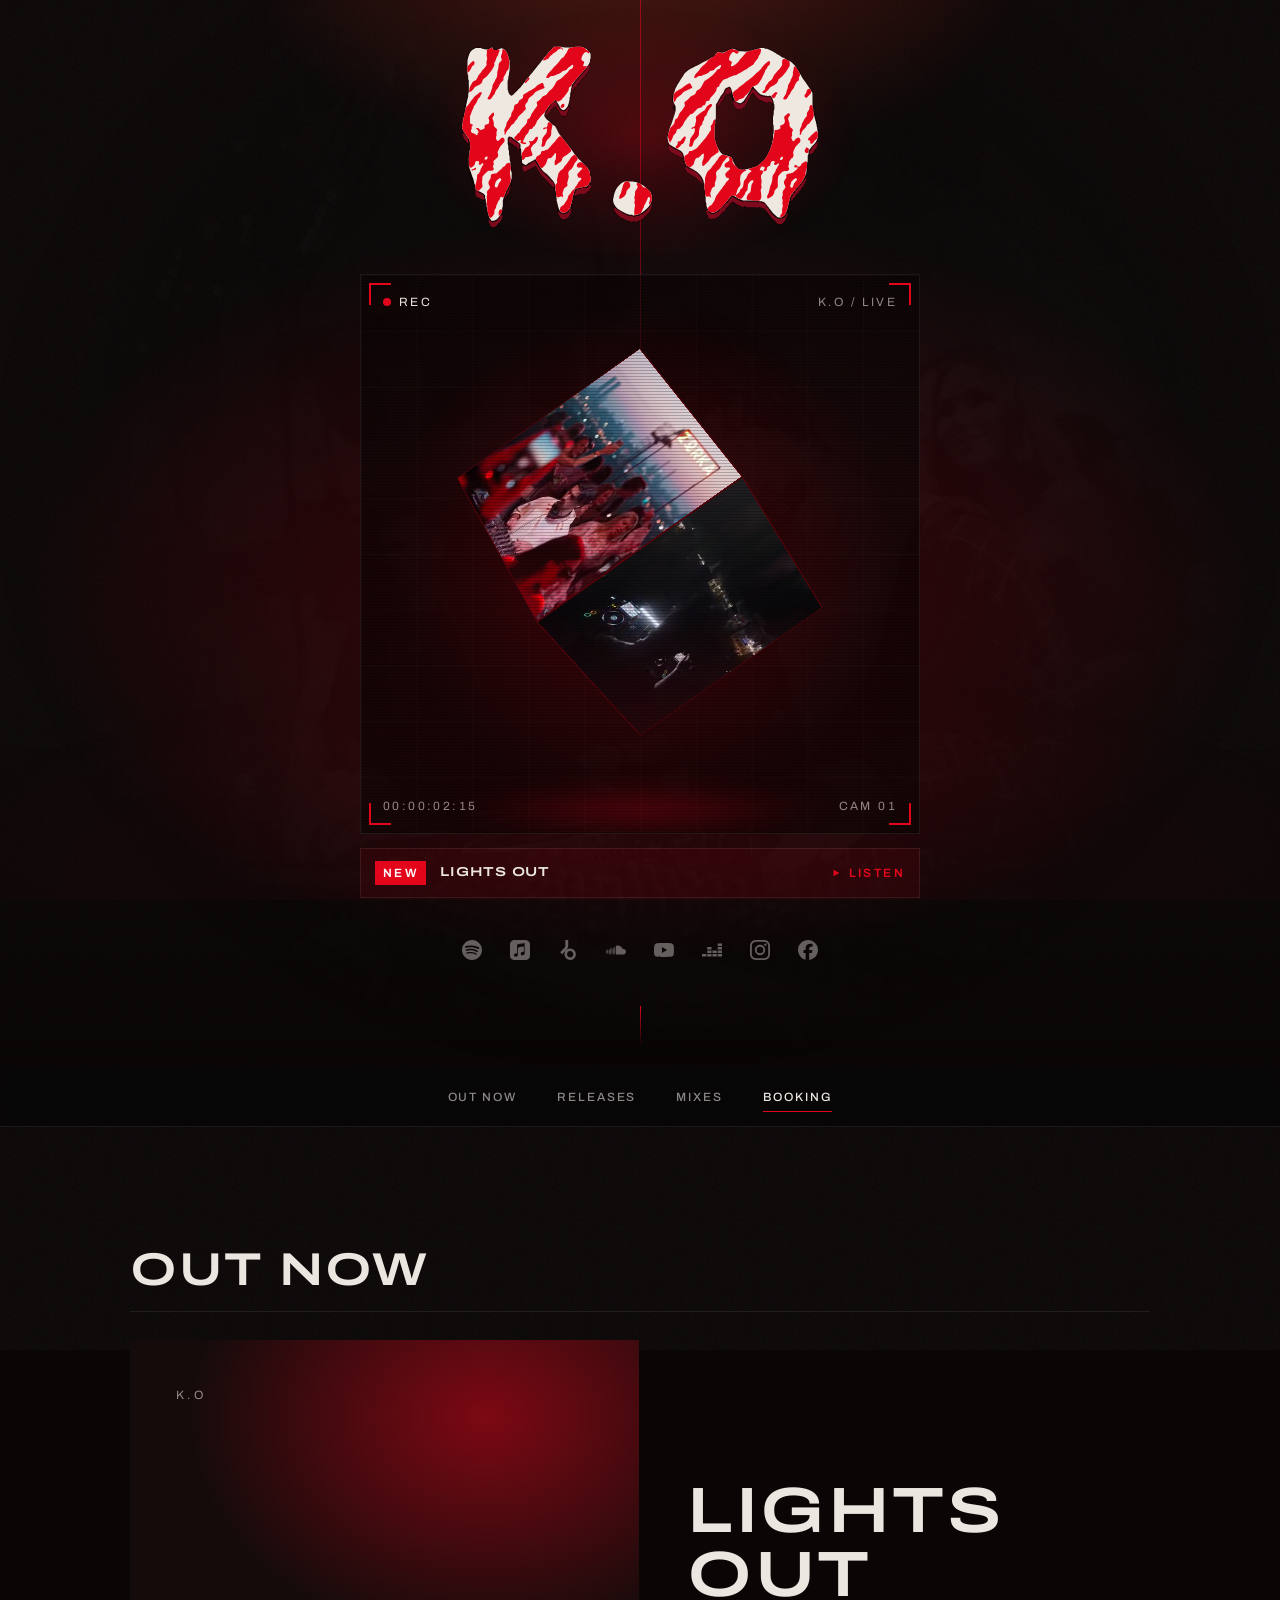
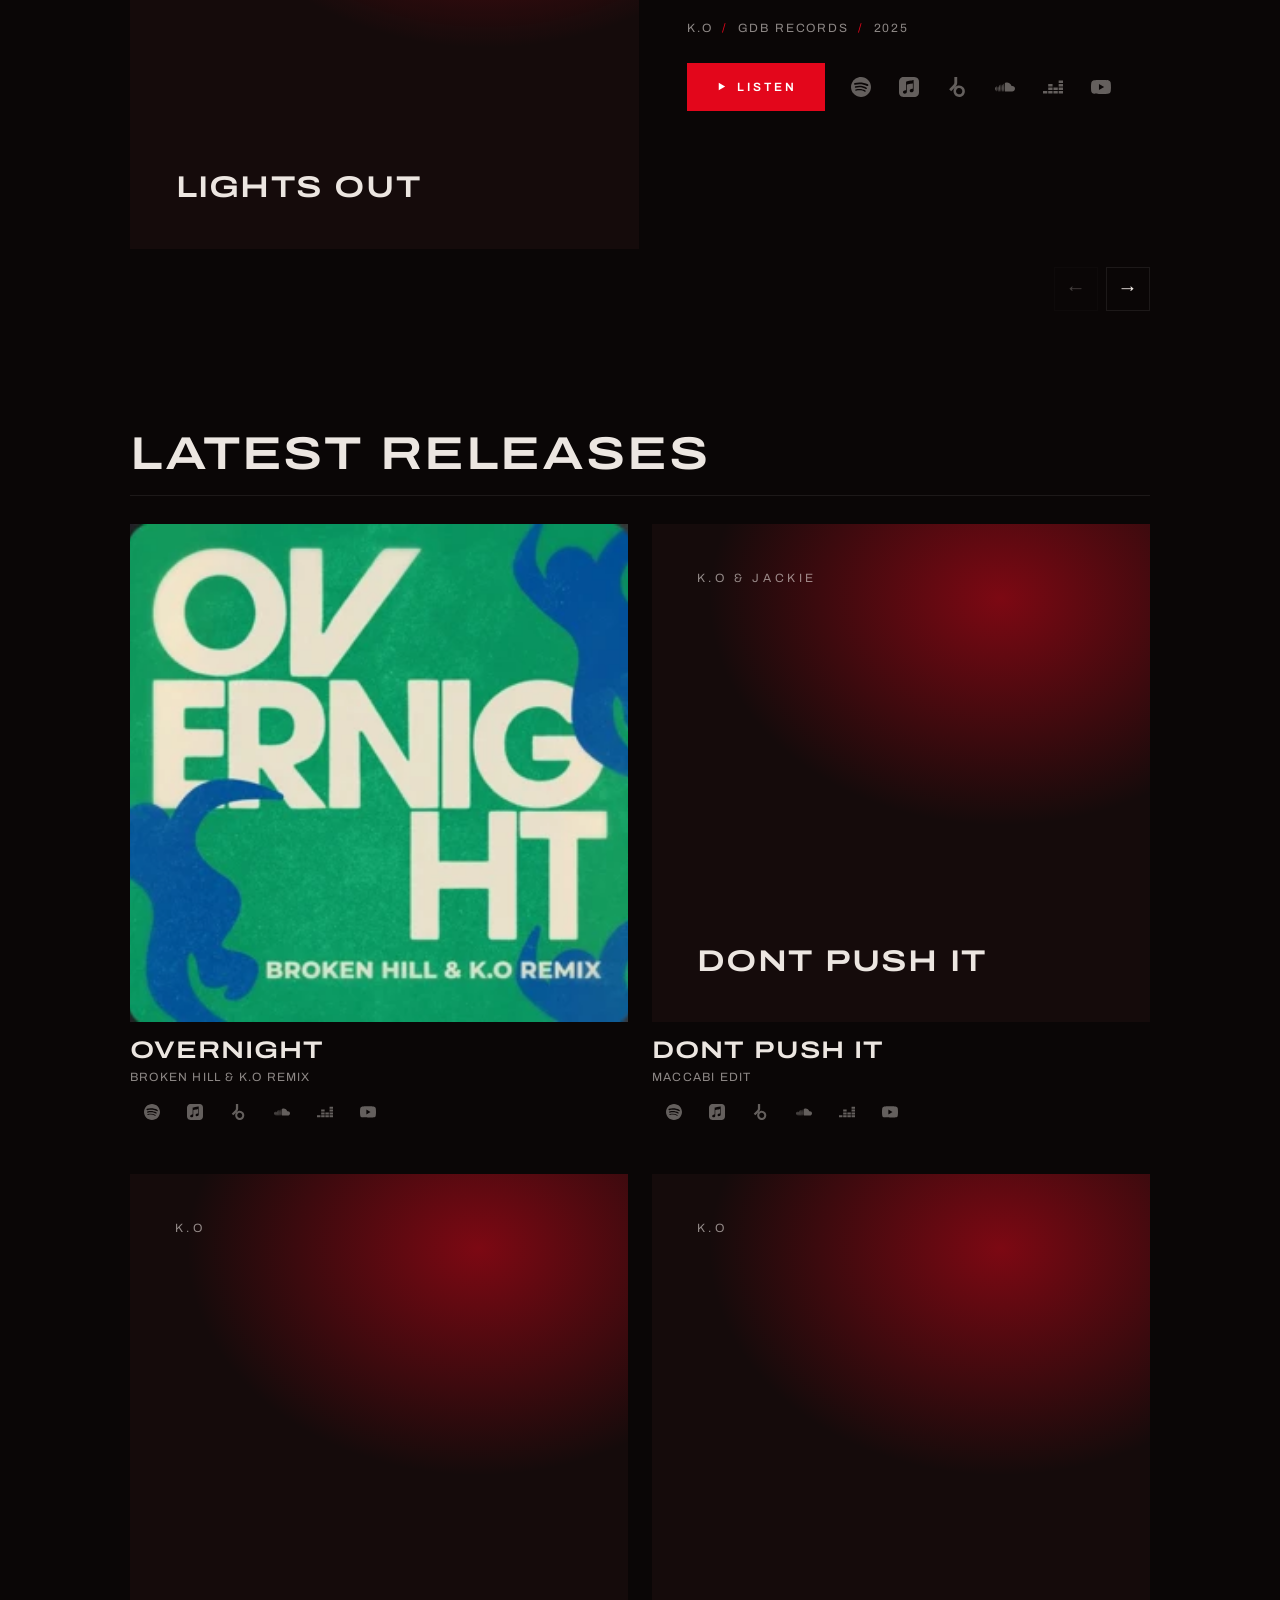
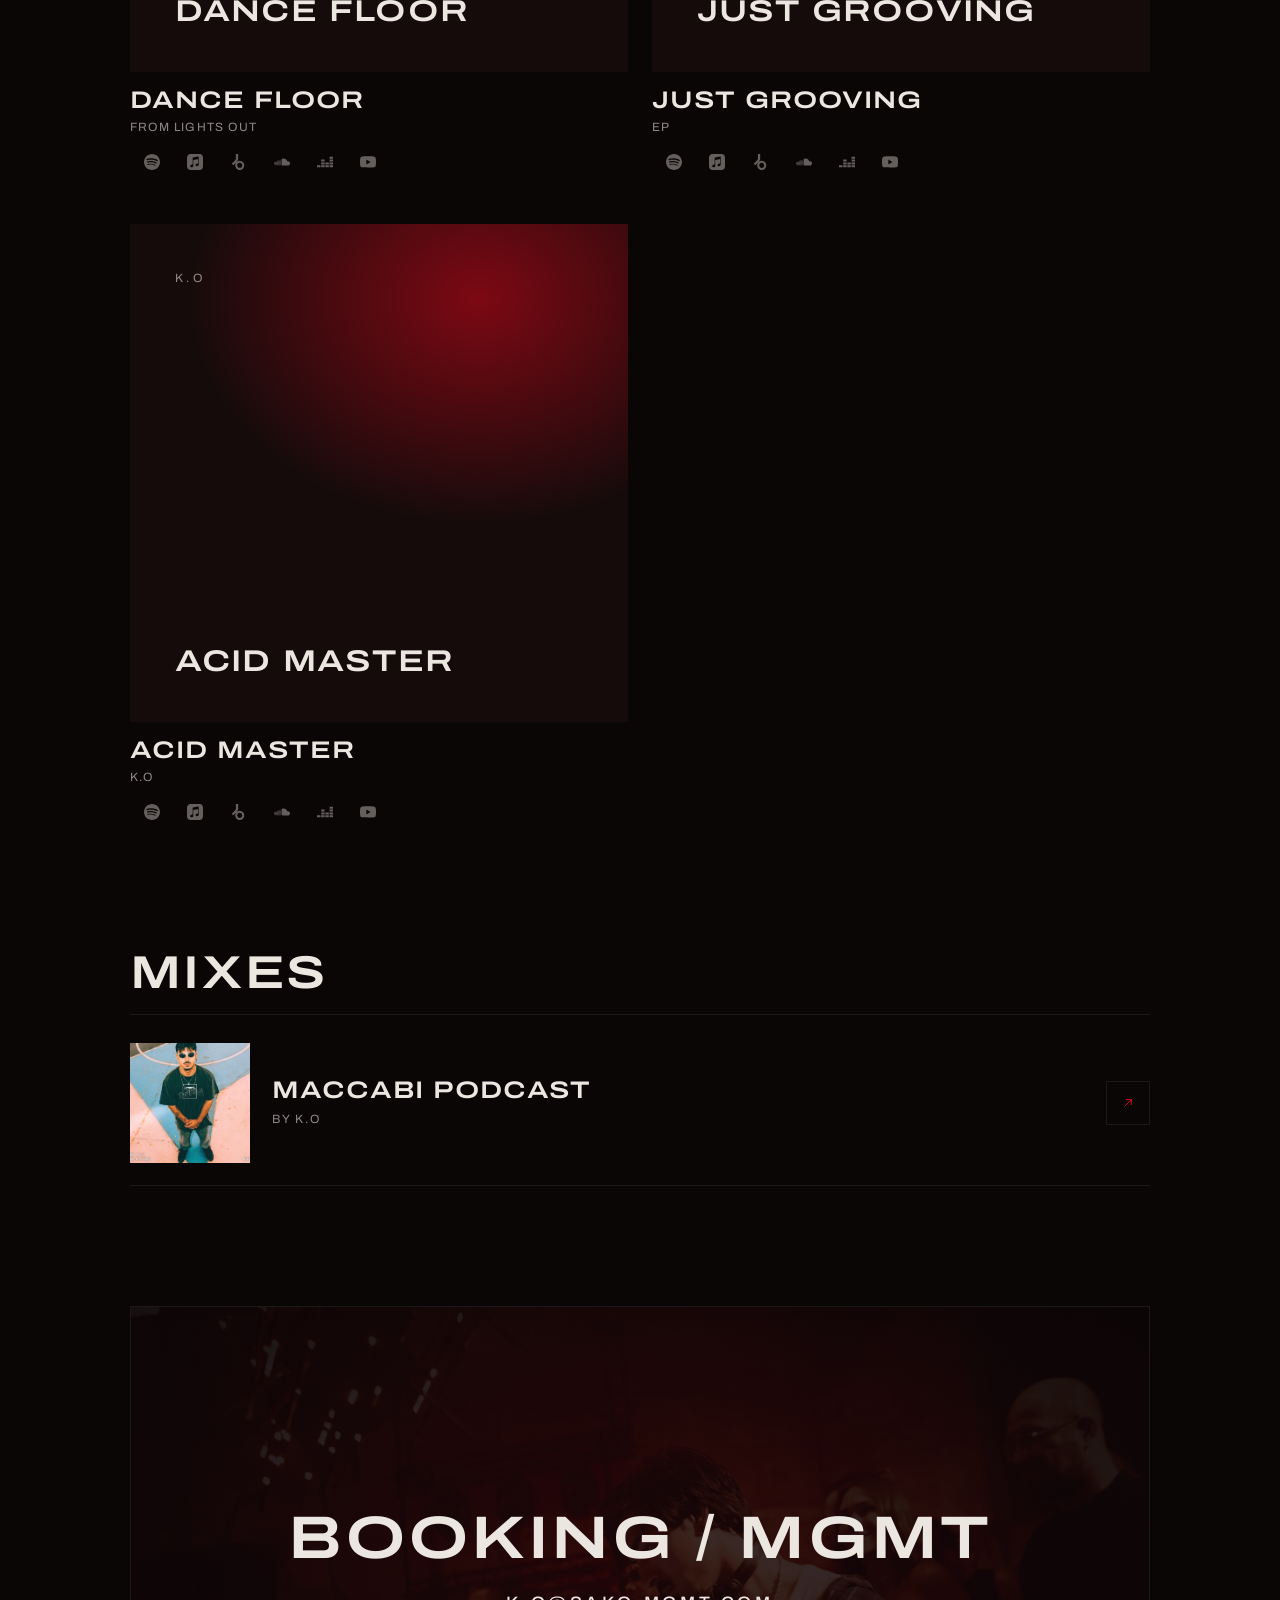
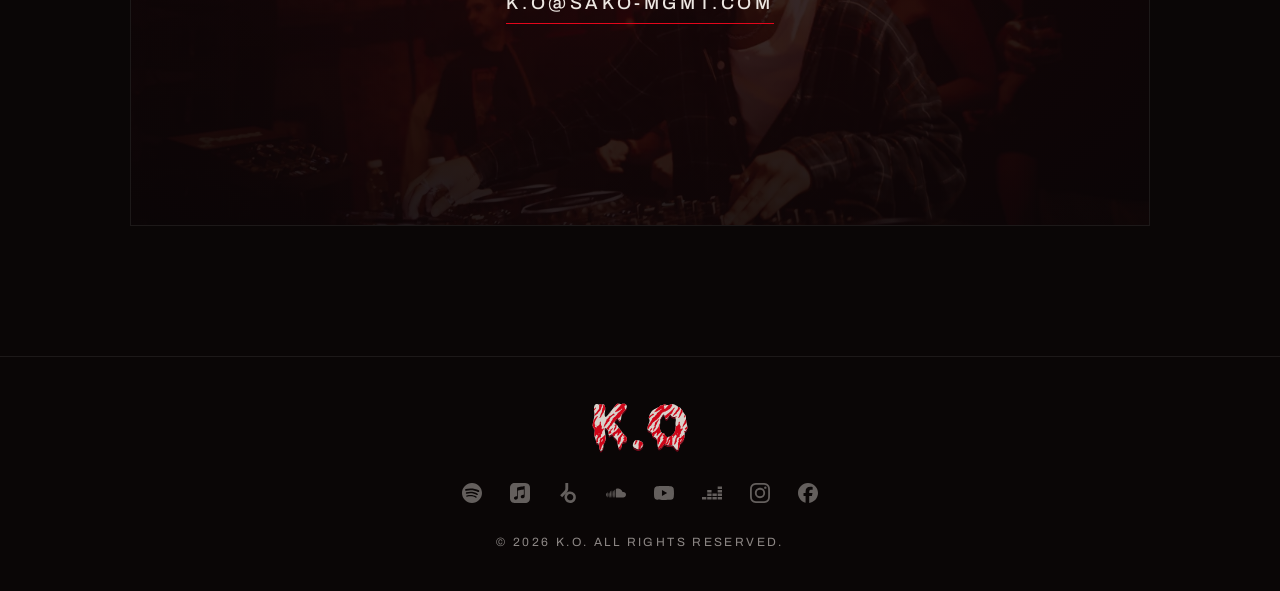
==== commit 15a1d8a8: "Boiler Room red, cube in a camera screen, real per-platform links - Deeper, warmer red light; hero p" ====
--- a/index.html
+++ b/index.html
@@ -42,10 +42,23 @@
     <div class="hero-inner">
       <div class="logo-wrap"><img class="logo" src="assets/media/logo-ko.svg" alt="K.O" width="529" height="272" fetchpriority="high"></div>
 
-      <div class="cube-stage" id="cubeStage" role="button" tabindex="0" aria-label="Live clips. Drag to spin, tap a face to watch">
-        <div class="cube" id="cube"></div>
-        <div class="cube-floor" aria-hidden="true"></div>
+      <!-- the cube sits inside a camera-style screen: corner marks, REC, running timecode -->
+      <div class="screen" id="screen">
+        <div class="screen-fx" aria-hidden="true"></div>
+        <div class="cube-stage" id="cubeStage" role="button" tabindex="0" aria-label="Live clips. Drag to spin, tap a face to watch">
+          <div class="cube" id="cube"></div>
+          <div class="cube-floor" aria-hidden="true"></div>
+        </div>
+        <div class="hud" aria-hidden="true">
+          <i class="corner tl"></i><i class="corner tr"></i><i class="corner bl"></i><i class="corner br"></i>
+          <span class="hud-tl"><b class="rec"></b>REC</span>
+          <span class="hud-tr">K.O / Live</span>
+          <span class="hud-bl" id="timecode">00:00:00:00</span>
+          <span class="hud-br">Cam 01</span>
+        </div>
       </div>
+
+      <a class="now" id="nowPlaying" target="_blank" rel="noopener"></a>
 
       <nav class="platforms" id="heroPlatforms" aria-label="Listen on"></nav>
     </div>
@@ -56,9 +69,8 @@
   <!-- STICKY NAV -->
   <nav class="chips" id="chips" aria-label="Sections">
     <a href="#out-now">Out Now</a>
-    <a href="#releases">Latest Releases</a>
-    <a href="#live">Live 2025</a>
-    <a href="#mixes">Videos & Mixes</a>
+    <a href="#releases">Releases</a>
+    <a href="#mixes">Mixes</a>
     <a href="#booking">Booking</a>
   </nav>
 
@@ -77,13 +89,8 @@
       <div class="grid" id="releaseGrid"></div>
     </section>
 
-    <section id="live" class="section">
-      <h2 class="section-head reveal">Live 2025</h2>
-      <div class="live" id="liveGrid"></div>
-    </section>
-
     <section id="mixes" class="section">
-      <h2 class="section-head reveal">Videos &amp; Mixes</h2>
+      <h2 class="section-head reveal">Mixes</h2>
       <div class="mixes" id="mixList"></div>
     </section>
 
--- a/assets/css/style.css
+++ b/assets/css/style.css
@@ -1,14 +1,14 @@
-/* K.O — one dark red on black, one typeface in caps.
+/* K.O — Boiler Room red light on a warm black room, one typeface in caps.
    Layout: full-bleed hero with the corner-standing cube, then a tight 1100px column. */
 :root {
-  --bg: #070506;
-  --surface: #0f0b0c;
+  --bg: #0a0606;
+  --surface: #150b0b;
   --line: rgba(255, 255, 255, .08);
-  --red: #c8102e;
-  --red-dim: rgba(200, 16, 46, .35);
-  --glow: 0 0 18px rgba(200, 16, 46, .4);
+  --red: #e3061b;
+  --red-dim: rgba(227, 6, 27, .4);
+  --glow: 0 0 22px rgba(227, 6, 27, .45);
   --text: #ece6e1;
-  --muted: rgba(236, 230, 225, .5);
+  --muted: rgba(236, 230, 225, .58);
   --font: "Archivo", "Helvetica Neue", Arial, sans-serif;
   --max: 1100px;
   --gutter: clamp(16px, 4vw, 40px);
@@ -34,6 +34,10 @@
 :focus-visible { outline: 1px solid var(--red); outline-offset: 3px; }
 
 /* film grain */
+body::before {
+  content: ""; position: fixed; inset: 0; z-index: 0; pointer-events: none;
+  background: radial-gradient(120% 70% at 50% 115%, rgba(227, 6, 27, .16), transparent 60%);
+}
 .grain {
   position: fixed; inset: -50%; z-index: 0; pointer-events: none; opacity: .06;
   background-image: url("data:image/svg+xml,%3Csvg xmlns='http://www.w3.org/2000/svg' width='160' height='160'%3E%3Cfilter id='n'%3E%3CfeTurbulence type='fractalNoise' baseFrequency='.9' numOctaves='3' stitchTiles='stitch'/%3E%3C/filter%3E%3Crect width='100%25' height='100%25' filter='url(%23n)'/%3E%3C/svg%3E");
@@ -61,22 +65,24 @@
 
 /* ---------- HERO ---------- */
 .hero {
-  position: relative; z-index: 1; min-height: 100svh; display: grid; place-items: center;
-  padding: 48px var(--gutter) 80px; overflow: hidden; isolation: isolate;
+  position: relative; z-index: 1; display: grid; place-items: center;
+  padding: 44px var(--gutter) 96px; overflow: hidden; isolation: isolate;
 }
 .hero-bg { position: absolute; inset: 0; z-index: -1; }
 .hero-photo {
   position: absolute; inset: 0;
   background: url("../media/photos/red-room.webp") center/cover;
-  filter: grayscale(1) brightness(.35); opacity: .25;
+  filter: grayscale(1) contrast(1.15) brightness(.55); opacity: .4;
   -webkit-mask-image: radial-gradient(ellipse at 50% 45%, #000 15%, transparent 72%);
           mask-image: radial-gradient(ellipse at 50% 45%, #000 15%, transparent 72%);
 }
+.hero-photo::after { content: ""; position: absolute; inset: 0; background: var(--red); mix-blend-mode: multiply; }
 .hero-glow {
   position: absolute; inset: 0;
   background:
-    radial-gradient(50% 40% at 50% 58%, rgba(200, 16, 46, .26), transparent 70%),
-    linear-gradient(180deg, transparent 65%, var(--bg));
+    radial-gradient(70% 50% at 50% 55%, rgba(227, 6, 27, .34), transparent 70%),
+    radial-gradient(45% 30% at 50% -5%, rgba(255, 60, 40, .3), transparent 70%),
+    linear-gradient(180deg, transparent 70%, var(--bg));
   animation: breathe 7s ease-in-out infinite;
 }
 @keyframes breathe { 50% { opacity: .6; } }
@@ -95,22 +101,64 @@
 }
 
 .hero-inner { width: 100%; max-width: var(--max); display: flex; flex-direction: column; align-items: center; text-align: center; }
-.logo-wrap { position: relative; width: min(64vw, 400px); animation: drop-in 1.2s var(--ease) both; }
+.logo-wrap { position: relative; width: min(58vw, 360px); animation: drop-in 1.2s var(--ease) both; }
 /* glow sits behind the logo as its own layer: a CSS filter on the image makes Safari draw it blurry */
-.logo-wrap::before { content: ""; position: absolute; inset: -20% -10%; z-index: -1; background: radial-gradient(closest-side, rgba(200, 16, 46, .28), transparent); }
+.logo-wrap::before { content: ""; position: absolute; inset: -20% -10%; z-index: -1; background: radial-gradient(closest-side, rgba(227, 6, 27, .28), transparent); }
 .logo { display: block; width: 100%; height: auto; }
 @keyframes drop-in { from { transform: translateY(-20px); } }
 @keyframes fade-up { from { opacity: 0; transform: translateY(14px); } }
 
 /* ---------- CUBE on its corner ---------- */
+.screen {
+  --w: min(calc(100vw - 32px), 560px);
+  position: relative; width: var(--w); aspect-ratio: 1; max-width: 100%;
+  margin: clamp(28px, 5vh, 48px) auto 0;
+  background: radial-gradient(60% 60% at 50% 50%, rgba(227, 6, 27, .2), transparent 75%), rgba(10, 4, 4, .55);
+  border: 1px solid rgba(255, 255, 255, .07);
+  overflow: hidden; isolation: isolate;
+}
+/* scanlines + a faint 10x10 grid, like a monitor */
+.screen-fx {
+  position: absolute; inset: 0; z-index: 2; pointer-events: none;
+  background:
+    repeating-linear-gradient(0deg, rgba(0, 0, 0, .22) 0 1px, transparent 1px 3px),
+    linear-gradient(rgba(255, 255, 255, .035) 1px, transparent 1px) 0 0 / 10% 10%,
+    linear-gradient(90deg, rgba(255, 255, 255, .035) 1px, transparent 1px) 0 0 / 10% 10%;
+  mix-blend-mode: multiply;
+}
 .cube-stage {
-  --s: min(36vw, 170px);
-  position: relative; width: var(--s); height: var(--s);
-  /* a corner-standing cube is ~1.73x taller than its edge */
-  margin: calc(var(--s) * .55 + 34px) auto calc(var(--s) * .55 + 10px);
-  perspective: 1200px; touch-action: pan-y; cursor: grab; user-select: none;
-}
-@media (min-width: 900px) { .cube-stage { --s: 210px; } }
+  --s: calc(var(--w) * .4);
+  position: absolute; left: calc(50% - var(--s) / 2); top: calc(50% - var(--s) / 2 - var(--w) * .02);
+  width: var(--s); height: var(--s);
+  perspective: 1400px; touch-action: pan-y; cursor: grab; user-select: none;
+}
+.hud { position: absolute; inset: 0; z-index: 3; pointer-events: none; font-size: 12px; letter-spacing: .2em; color: var(--muted); }
+.hud span { position: absolute; display: flex; align-items: center; gap: 8px; font-variant-numeric: tabular-nums; }
+.hud-tl { top: 18px; left: 22px; color: var(--text); }
+.hud-tr { top: 18px; right: 22px; }
+.hud-bl { bottom: 18px; left: 22px; }
+.hud-br { bottom: 18px; right: 22px; }
+.rec { width: 8px; height: 8px; border-radius: 50%; background: var(--red); box-shadow: var(--glow); animation: blink 1.4s infinite; }
+.corner { position: absolute; width: 22px; height: 22px; border: 0 solid var(--red); }
+.corner.tl { top: 8px; left: 8px; border-width: 2px 0 0 2px; }
+.corner.tr { top: 8px; right: 8px; border-width: 2px 2px 0 0; }
+.corner.bl { bottom: 8px; left: 8px; border-width: 0 0 2px 2px; }
+.corner.br { bottom: 8px; right: 8px; border-width: 0 2px 2px 0; }
+@media (max-width: 420px) { .hud { font-size: 11px; letter-spacing: .14em; } .hud-tl, .hud-bl { left: 16px; } .hud-tr, .hud-br { right: 16px; } }
+
+/* newest release, right under the screen */
+.now {
+  display: flex; align-items: center; gap: 14px; width: var(--w, 100%); max-width: 100%;
+  margin-top: 14px; padding: 12px 14px; border: 1px solid var(--line);
+  background: rgba(227, 6, 27, .08); transition: background .35s var(--ease), border-color .35s var(--ease);
+}
+.now:hover { background: rgba(227, 6, 27, .18); border-color: var(--red-dim); }
+.now-tag { padding: 3px 8px; background: var(--red); color: #fff; font-size: 12px; font-weight: 600; letter-spacing: .2em; }
+.now-title { flex: 1; min-width: 0; text-align: left; font-stretch: 125%; font-weight: 600; letter-spacing: .06em; white-space: nowrap; overflow: hidden; text-overflow: ellipsis; }
+.now-go { display: flex; align-items: center; gap: 8px; font-size: 12px; font-weight: 600; letter-spacing: .2em; color: var(--red); }
+.now-go svg { width: 10px; height: 10px; fill: currentColor; }
+.hero-inner > .now { width: min(calc(100vw - 32px), 560px); }
+
 .cube-stage:active { cursor: grabbing; }
 .cube { position: absolute; inset: 0; transform-style: preserve-3d; }
 /* faces are laid out at 3x and scaled down in 3D, so browsers rasterize them sharp instead of pixelated */
@@ -120,7 +168,7 @@
   width: calc(var(--s) * var(--k)); height: calc(var(--s) * var(--k));
   overflow: hidden; background: #000;
   border: 3px solid var(--red-dim);
-  box-shadow: inset 0 0 72px rgba(200, 16, 46, .25);
+  box-shadow: inset 0 0 72px rgba(227, 6, 27, .25);
   backface-visibility: hidden;
   transform: var(--rot) translateZ(calc(var(--s) / 2 + var(--burst, 0px))) scale(calc(1 / var(--k)));
   opacity: var(--o, 1);
@@ -130,14 +178,14 @@
 .face img, .face video { width: 100%; height: 100%; object-fit: cover; pointer-events: none; }
 .face:not(.face-logo)::after {
   content: ""; position: absolute; inset: 0;
-  background: linear-gradient(135deg, rgba(255, 255, 255, .1), transparent 45%, rgba(200, 16, 46, .14));
+  background: linear-gradient(135deg, rgba(255, 255, 255, .1), transparent 45%, rgba(227, 6, 27, .14));
 }
 .face-logo { display: grid; place-items: center; background: radial-gradient(circle, #1c0408, #000 70%); }
 .face-logo img { width: 84%; height: auto; object-fit: contain; }
 .cube-floor {
-  position: absolute; left: 50%; bottom: calc(var(--s) * -.85); width: 150%; height: 34px;
+  position: absolute; left: 50%; bottom: calc(var(--s) * -.78); width: 170%; height: 40px;
   transform: translateX(-50%);
-  background: radial-gradient(ellipse, rgba(200, 16, 46, .45), transparent 70%);
+  background: radial-gradient(ellipse, rgba(227, 6, 27, .45), transparent 70%);
   filter: blur(14px); animation: breathe 3.4s ease-in-out infinite;
 }
 
@@ -189,7 +237,7 @@
 .cover img { width: 100%; height: 100%; object-fit: cover; transition: transform 1.2s var(--ease); }
 .cover-ph {
   position: absolute; inset: 0; display: flex; flex-direction: column; justify-content: space-between; padding: 9%;
-  background: radial-gradient(90% 70% at 70% 15%, rgba(200, 16, 46, .5), transparent 65%), var(--surface);
+  background: radial-gradient(90% 70% at 70% 15%, rgba(227, 6, 27, .5), transparent 65%), var(--surface);
 }
 .cover-ph b { font-stretch: 125%; font-weight: 600; font-size: clamp(18px, 4.4vw, 30px); line-height: 1.05; letter-spacing: .04em; }
 .cover-ph small { font-size: 12px; letter-spacing: .3em; color: var(--muted); }
@@ -227,27 +275,10 @@
 .rel:hover .play, .rel:focus-visible .play { opacity: 1; transform: none; }
 @media (hover: none) { .rel .play { opacity: 1; transform: none; } }
 .rel h3 { margin-top: 16px; font-size: clamp(14px, 3.4vw, 24px); }
+.rel-links { display: grid; grid-template-columns: repeat(6, 1fr); max-width: 260px; margin: 8px 0 0; gap: 0; }
+.rel-links a { width: auto; height: 36px; }
+.rel-links svg { width: 16px; height: 16px; }
 .rel p { letter-spacing: .1em; font-size: 12px; color: var(--muted); margin-top: 6px; }
-
-/* live */
-.live { display: grid; grid-template-columns: repeat(2, 1fr); gap: 12px; }
-@media (min-width: 720px) { .live { grid-template-columns: repeat(4, 1fr); gap: 16px; } }
-.clip {
-  position: relative; aspect-ratio: 9 / 14; max-width: 100%; overflow: hidden; text-align: left;
-  border: 1px solid var(--line); background: #000; transition: border-color .5s var(--ease);
-}
-.clip.wide { grid-column: span 2; aspect-ratio: 16 / 10; }
-@media (min-width: 720px) { .clip.wide { grid-row: span 2; aspect-ratio: auto; } }
-.clip video, .clip img { position: absolute; inset: 0; width: 100%; height: 100%; object-fit: cover; transition: transform 1.2s var(--ease), filter .6s; filter: brightness(.8); }
-.clip:hover { border-color: var(--red-dim); }
-.clip:hover video, .clip:hover img { transform: scale(1.04); filter: none; }
-.clip::after { content: ""; position: absolute; inset: 0; background: linear-gradient(transparent 50%, rgba(0, 0, 0, .85)); }
-.clip-info { position: absolute; left: 14px; right: 14px; bottom: 14px; z-index: 1; }
-.clip-info h3 { font-size: clamp(13px, 3.2vw, 17px); }
-.clip-info p { letter-spacing: .1em; font-size: 12px; color: var(--muted); margin-top: 6px; }
-.clip-badge { position: absolute; top: 12px; left: 12px; z-index: 1; font-size: 12px; letter-spacing: .18em; display: flex; align-items: center; gap: 7px; }
-.clip-badge.rec::before { content: ""; width: 6px; height: 6px; border-radius: 50%; background: var(--red); animation: blink 1.4s infinite; }
-@keyframes blink { 50% { opacity: .2; } }
 
 /* mixes */
 .mix { display: grid; grid-template-columns: 120px 1fr auto; align-items: center; gap: 22px; padding-bottom: 22px; border-bottom: 1px solid var(--line); }
@@ -273,7 +304,7 @@
 }
 .booking::after {
   content: ""; position: absolute; inset: 0; z-index: -1;
-  background: radial-gradient(80% 90% at 50% 50%, rgba(7, 5, 6, .35), rgba(7, 5, 6, .92)), rgba(200, 16, 46, .1);
+  background: radial-gradient(80% 90% at 50% 50%, rgba(7, 5, 6, .35), rgba(7, 5, 6, .92)), rgba(227, 6, 27, .1);
 }
 .booking h2 { font-size: clamp(22px, 6vw, 60px); white-space: nowrap; }
 .booking-mail {
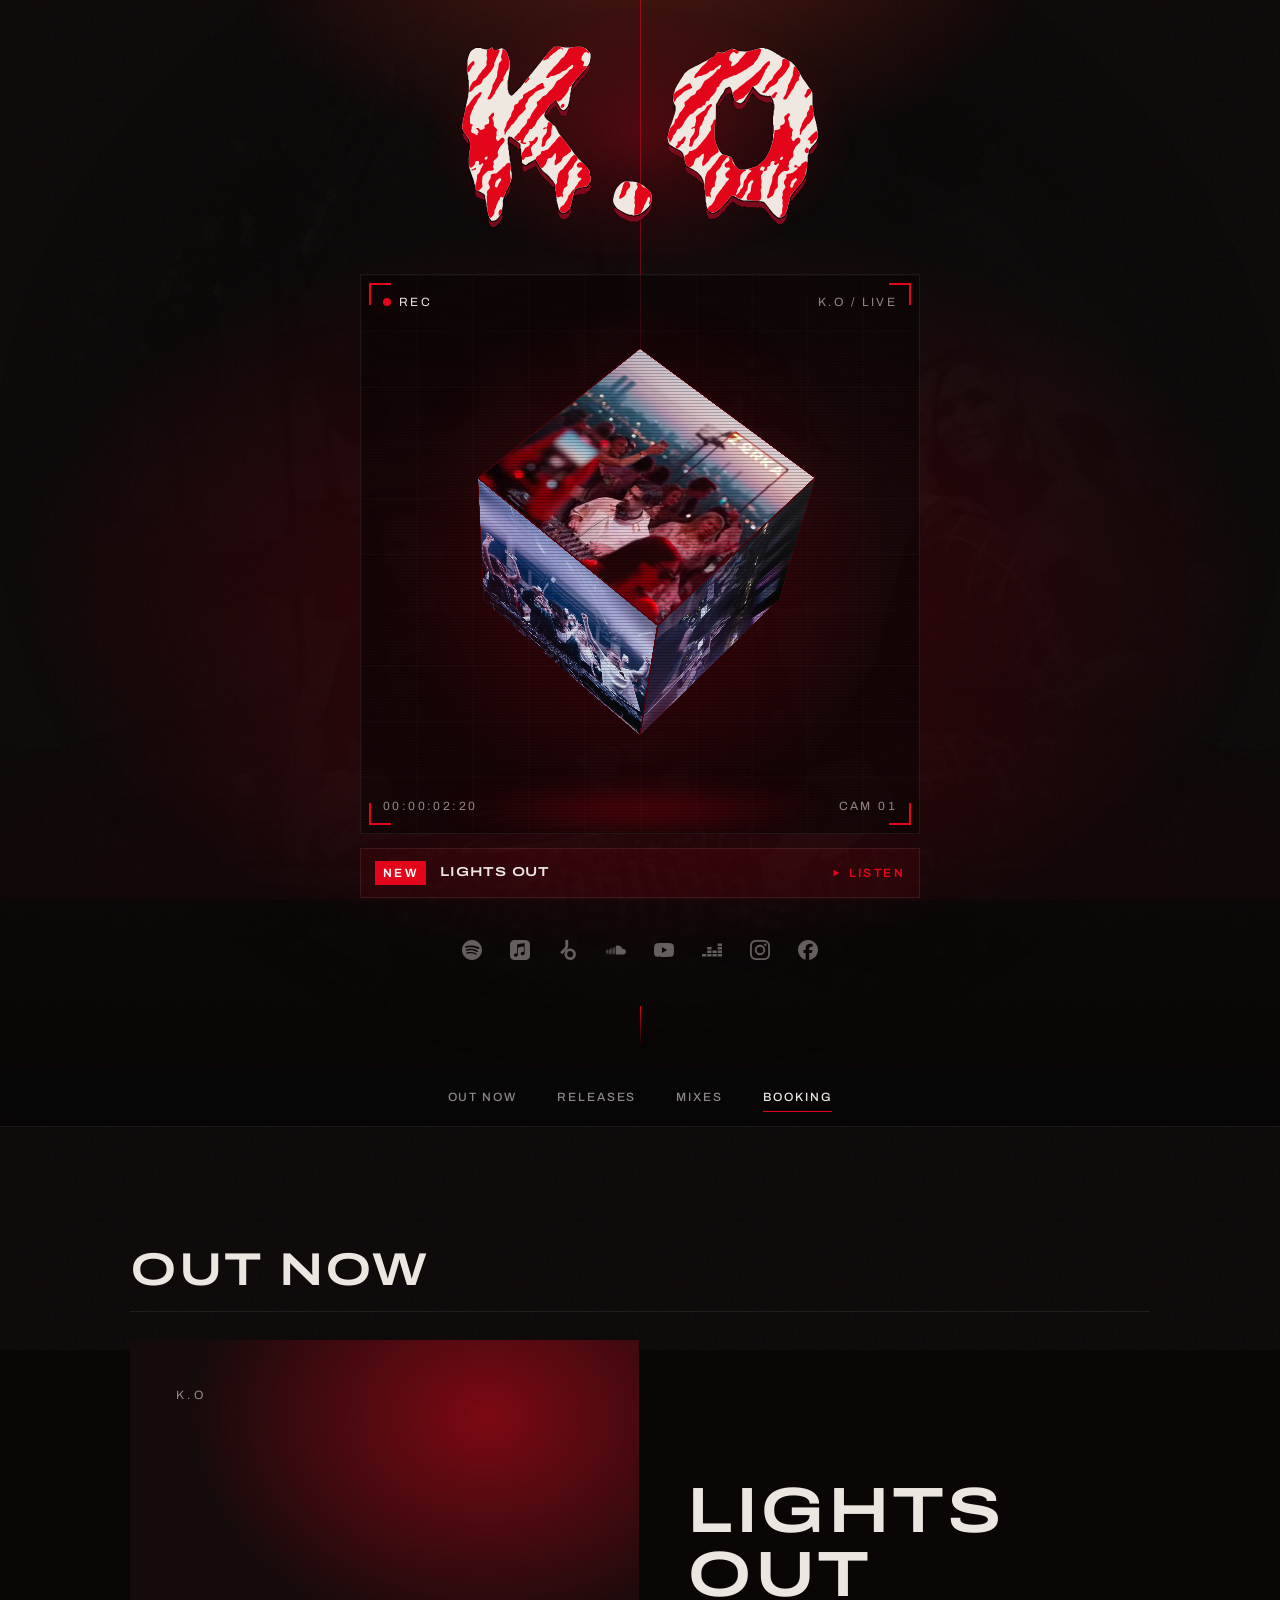
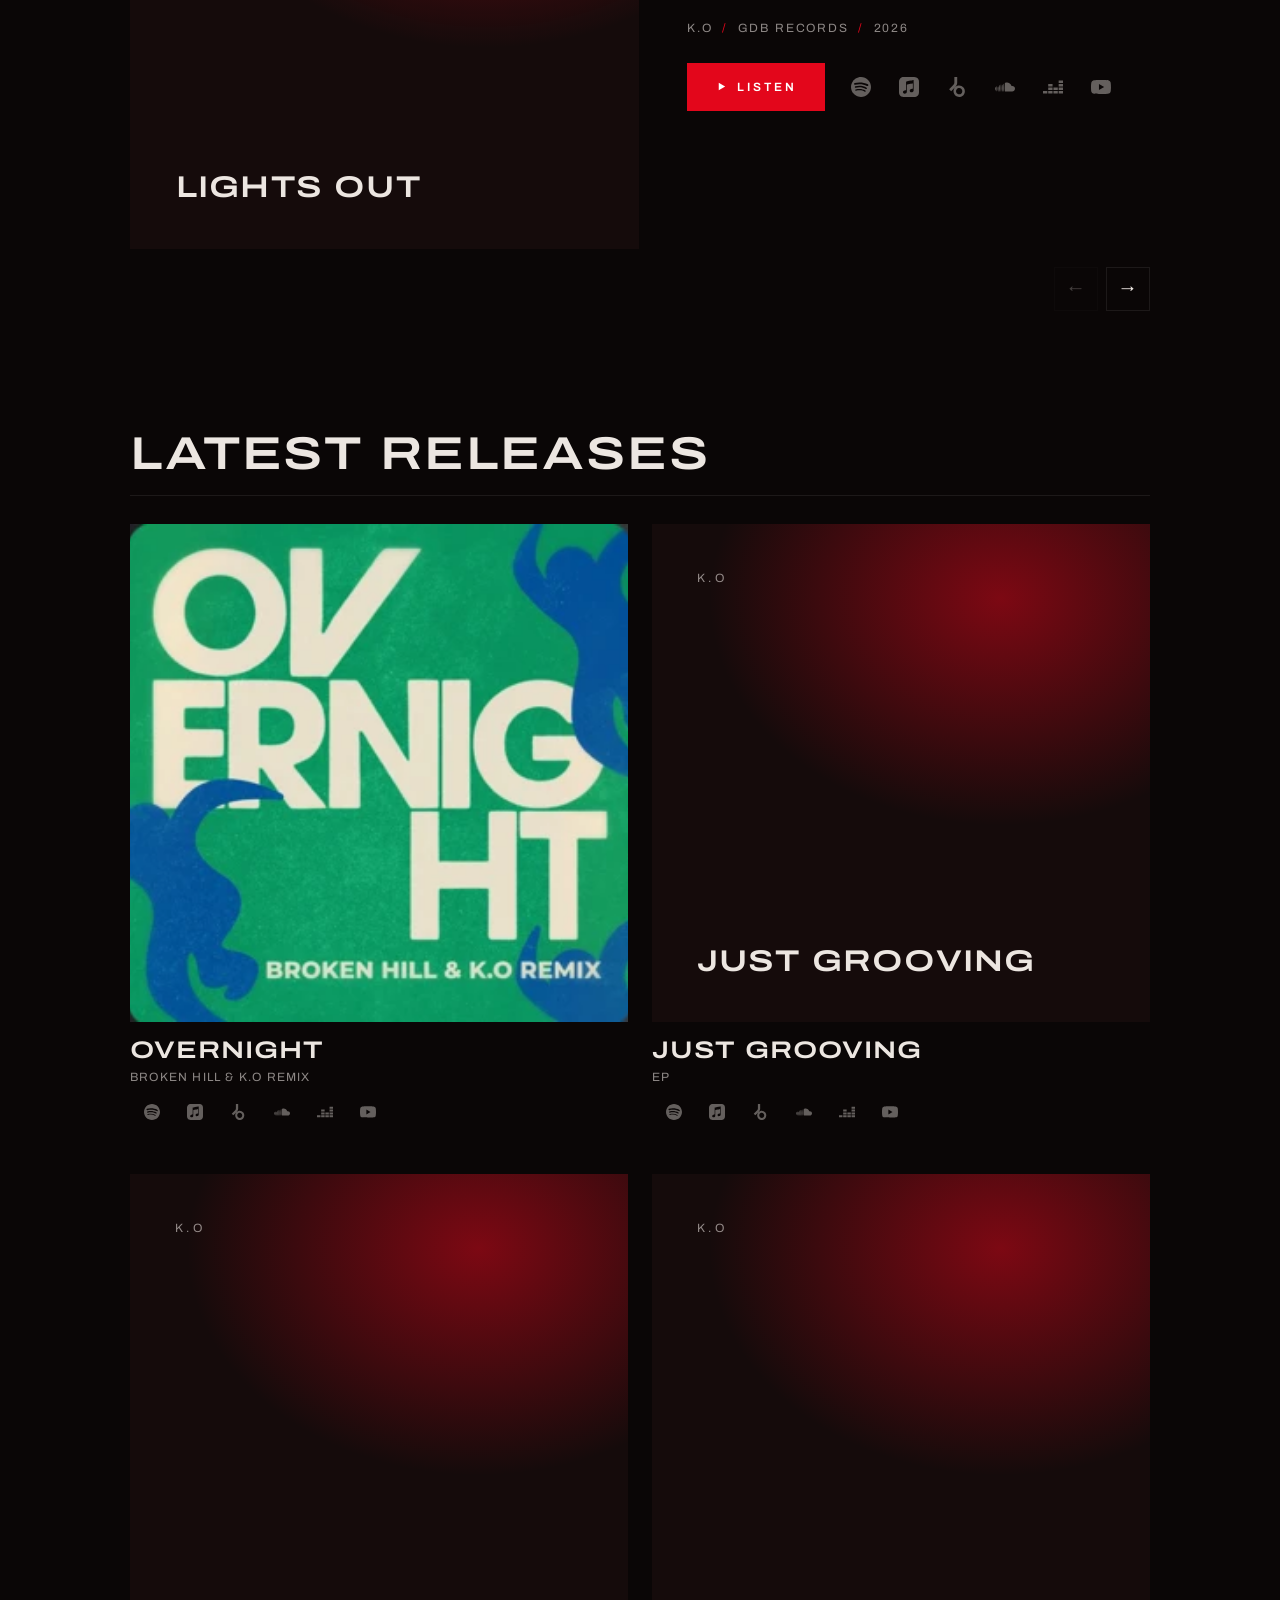
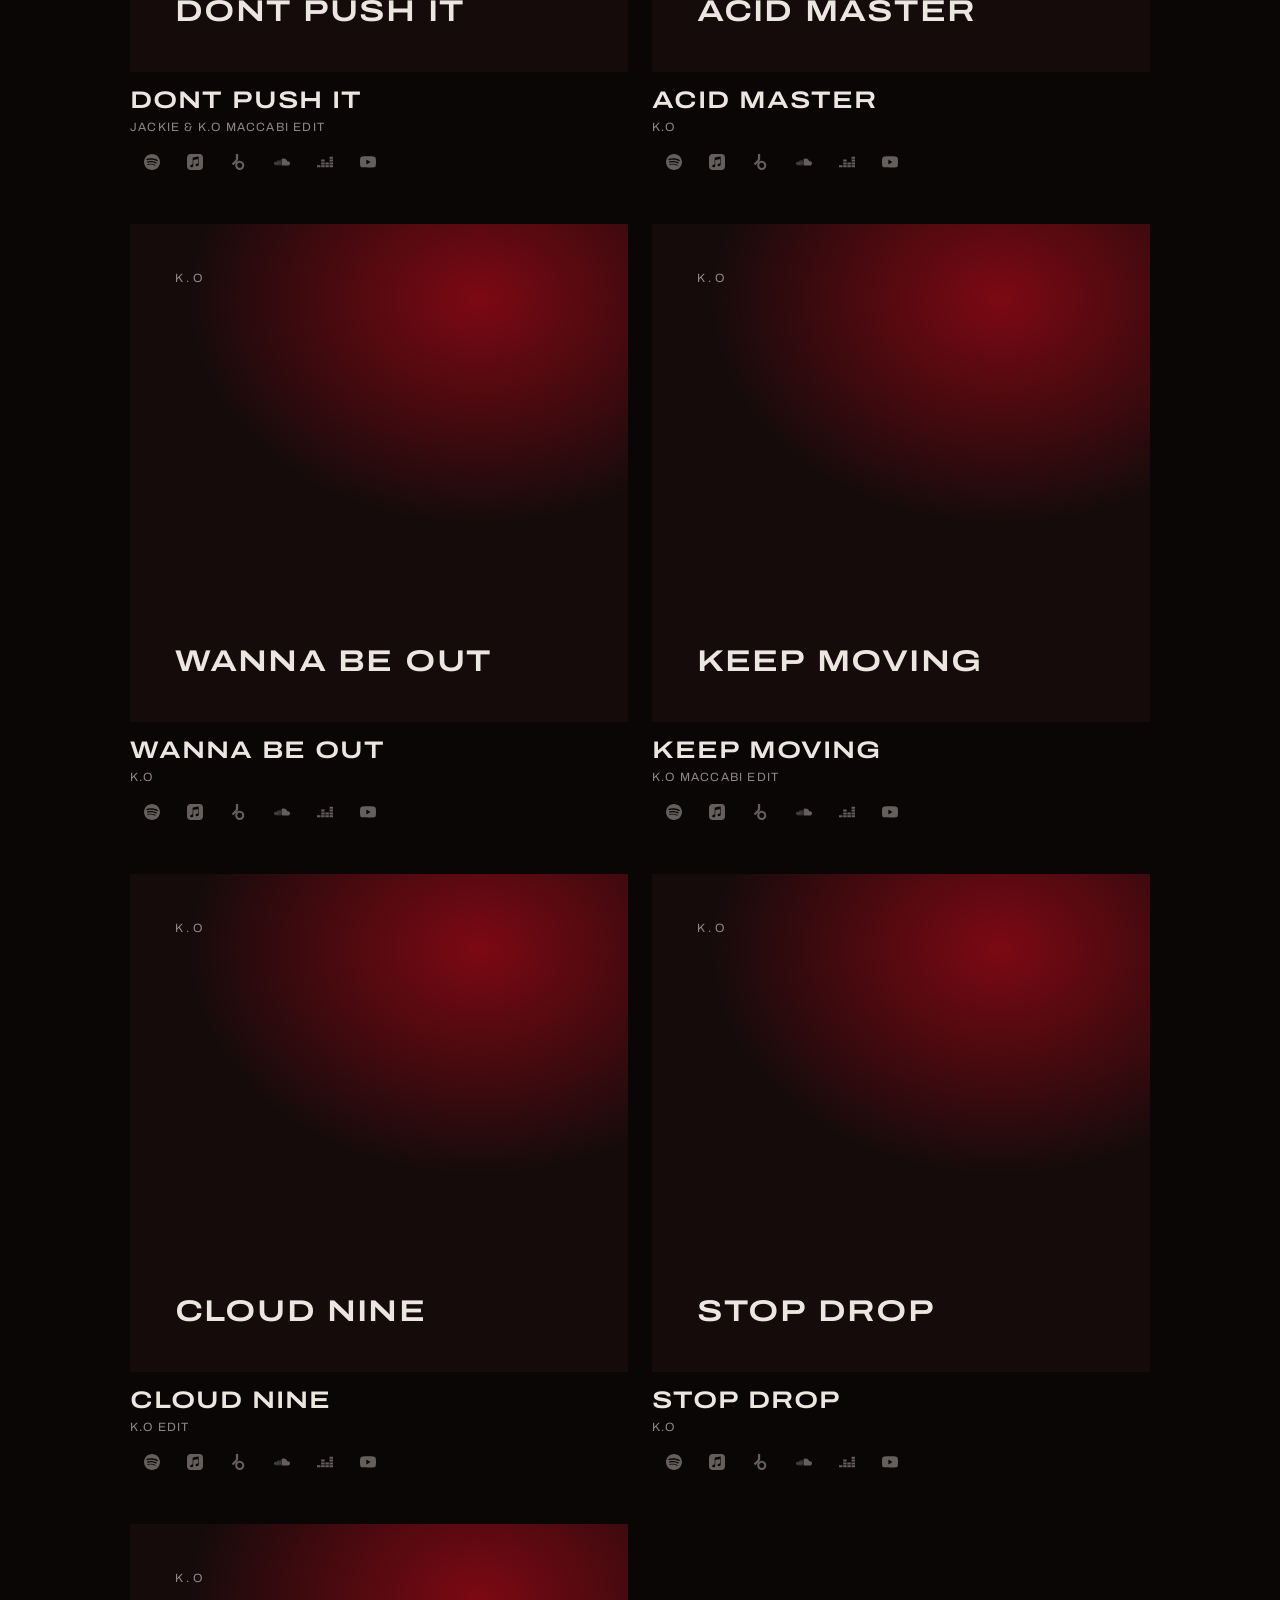
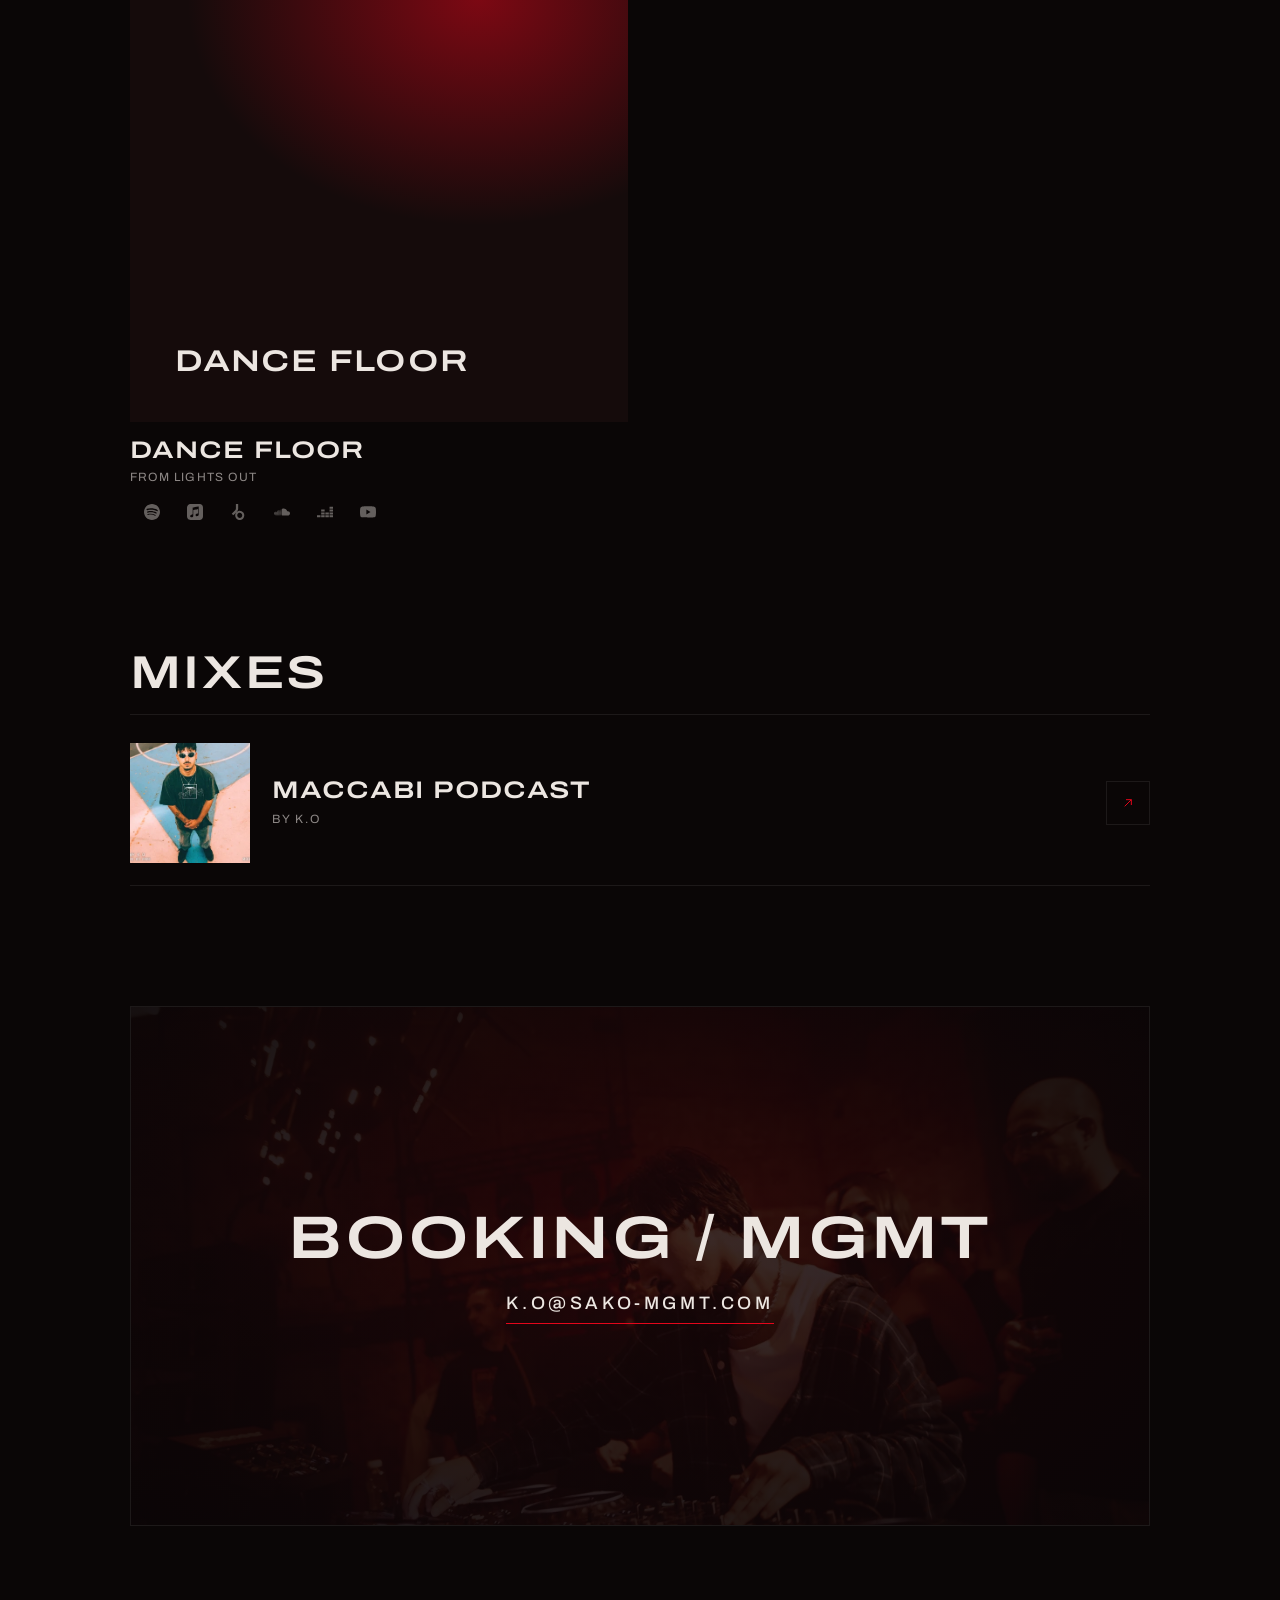
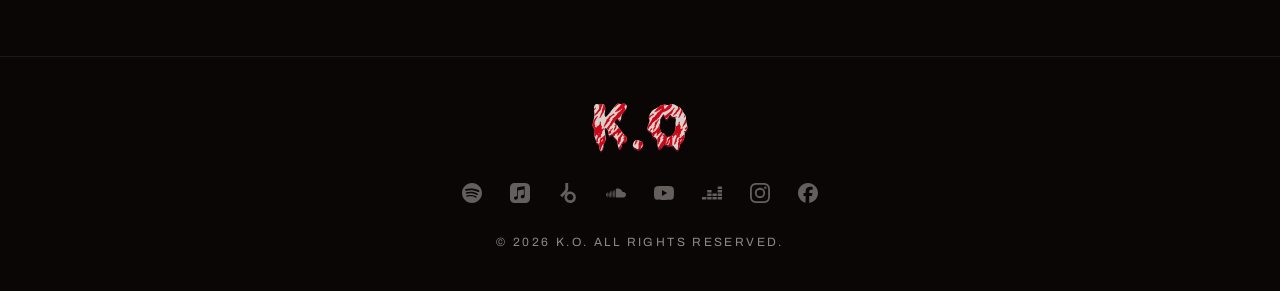
==== commit 2276af26: "Move the site to ko.sako-mgmt.com Canonical, Open Graph, JSON-LD, robots and sitemap point to the ne" ====
--- a/index.html
+++ b/index.html
@@ -6,21 +6,21 @@
   <title>K.O — DJ & Producer</title>
   <meta name="description" content="K.O — Israeli DJ & producer. New releases, live sets, mixes and booking.">
   <meta name="theme-color" content="#070506">
-  <link rel="canonical" href="https://amitbeneli.github.io/KO/">
+  <link rel="canonical" href="https://ko.sako-mgmt.com/">
   <meta property="og:type" content="website">
   <meta property="og:site_name" content="K.O">
-  <meta property="og:url" content="https://amitbeneli.github.io/KO/">
+  <meta property="og:url" content="https://ko.sako-mgmt.com/">
   <meta property="og:title" content="K.O — DJ & Producer">
   <meta property="og:description" content="New releases, live sets, mixes and booking.">
-  <meta property="og:image" content="https://amitbeneli.github.io/KO/assets/media/og.jpg">
+  <meta property="og:image" content="https://ko.sako-mgmt.com/assets/media/og.jpg">
   <meta property="og:image:width" content="1200">
   <meta property="og:image:height" content="630">
   <meta name="twitter:card" content="summary_large_image">
-  <meta name="twitter:image" content="https://amitbeneli.github.io/KO/assets/media/og.jpg">
+  <meta name="twitter:image" content="https://ko.sako-mgmt.com/assets/media/og.jpg">
   <link rel="icon" href="assets/media/logo-ko.svg" type="image/svg+xml">
   <link rel="apple-touch-icon" href="assets/media/apple-touch-icon.png">
   <link rel="preload" href="assets/media/logo-ko.svg" as="image">
-  <script type="application/ld+json">{"@context": "https://schema.org", "@type": "MusicGroup", "name": "K.O", "url": "https://amitbeneli.github.io/KO/", "image": "https://amitbeneli.github.io/KO/assets/media/og.jpg", "genre": ["House", "Electronic"], "description": "K.O is an Israeli DJ and producer.", "email": "K.O@sako-mgmt.com", "sameAs": ["https://open.spotify.com/artist/4dalkrTraIcooInb3IR0Di", "https://music.apple.com/il/artist/ko/1524847482", "https://www.beatport.com/artist/ko-il/1085079", "https://on.soundcloud.com/sedm5H5yJz75iUqP8", "https://www.youtube.com/@k.o4music", "https://www.deezer.com/en/artist/185522127", "https://www.instagram.com/k.omusic", "https://www.facebook.com/share/1C5k2kMW2U/"]}</script>
+  <script type="application/ld+json">{"@context": "https://schema.org", "@type": "MusicGroup", "name": "K.O", "url": "https://ko.sako-mgmt.com/", "image": "https://ko.sako-mgmt.com/assets/media/og.jpg", "genre": ["House", "Electronic"], "description": "K.O is an Israeli DJ and producer.", "email": "K.O@sako-mgmt.com", "sameAs": ["https://open.spotify.com/artist/4dalkrTraIcooInb3IR0Di", "https://music.apple.com/il/artist/ko/1524847482", "https://www.beatport.com/artist/ko-il/1085079", "https://on.soundcloud.com/sedm5H5yJz75iUqP8", "https://www.youtube.com/@k.o4music", "https://www.deezer.com/en/artist/185522127", "https://www.instagram.com/k.omusic", "https://www.facebook.com/share/1C5k2kMW2U/"]}</script>
   <link rel="preconnect" href="https://fonts.googleapis.com">
   <link rel="preconnect" href="https://fonts.gstatic.com" crossorigin>
   <link rel="preload" as="style" href="https://fonts.googleapis.com/css2?family=Archivo:wdth,wght@62..125,300..700&display=swap">
